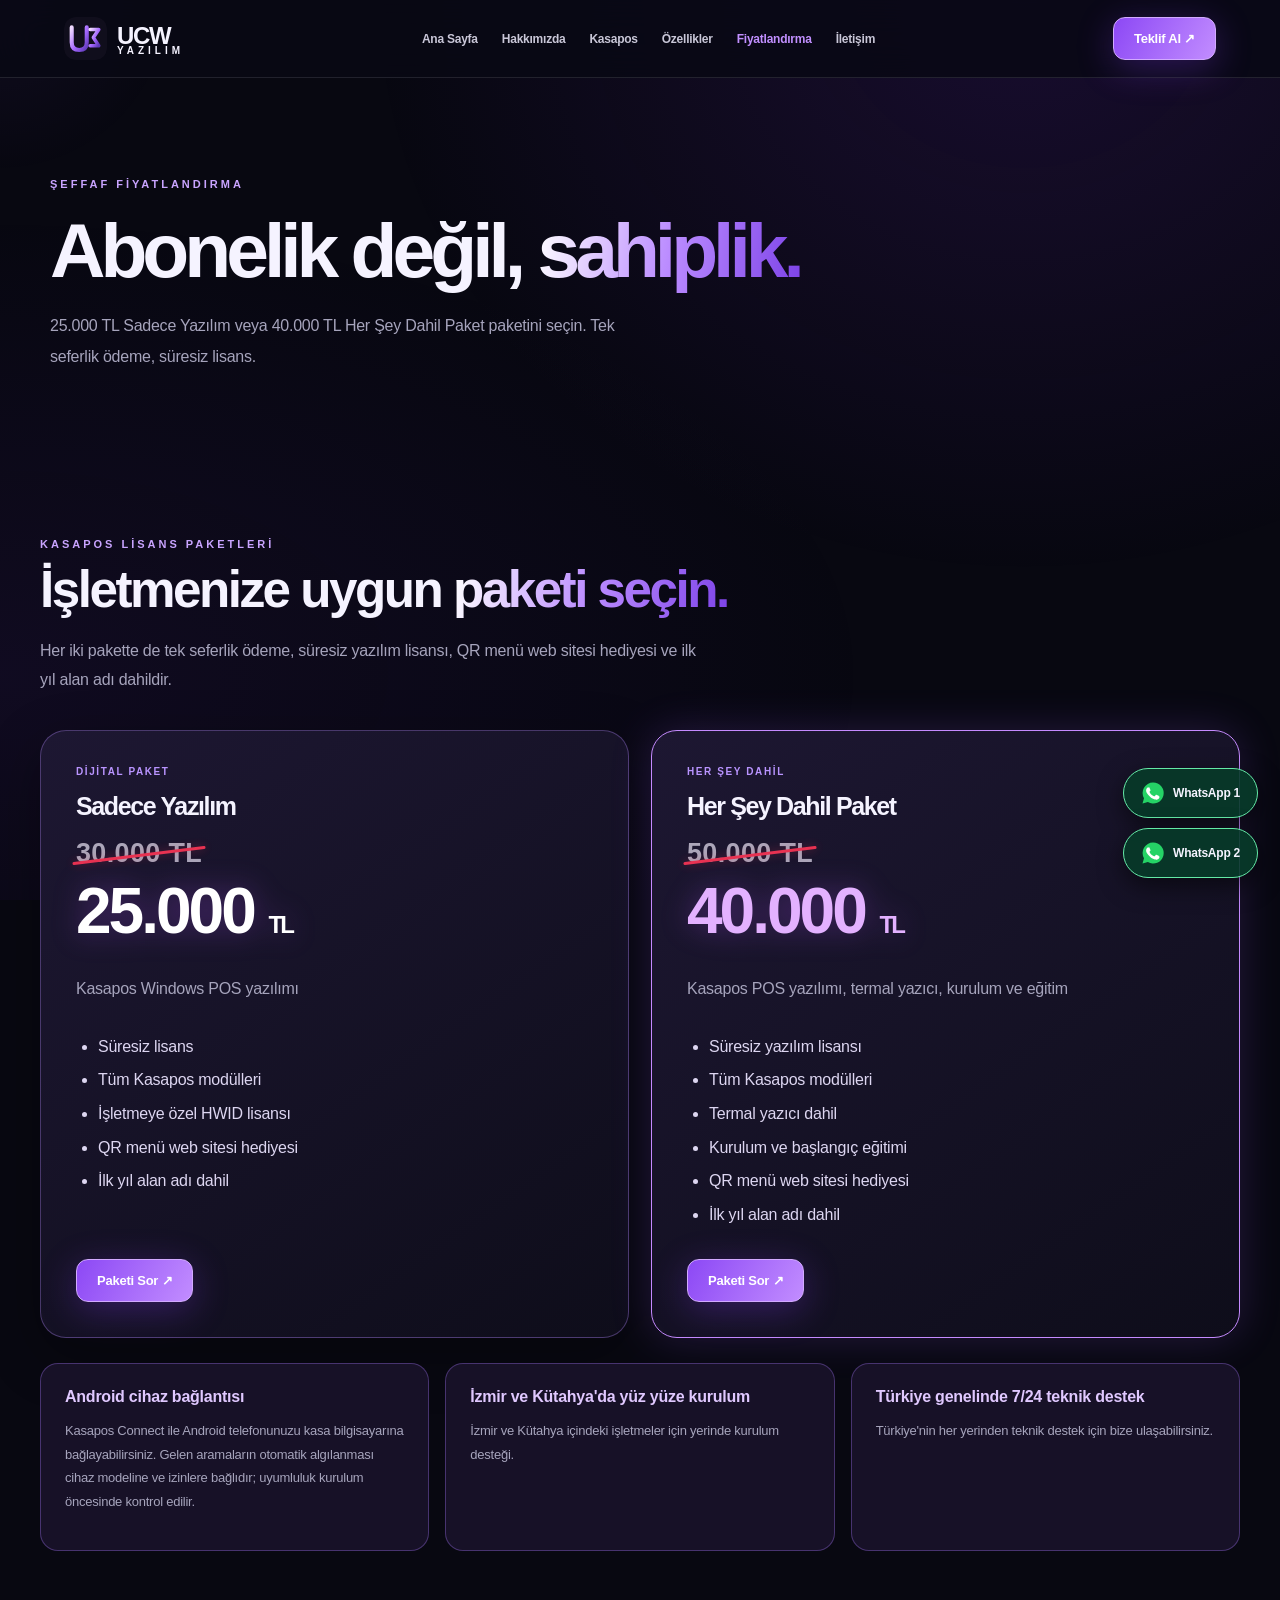
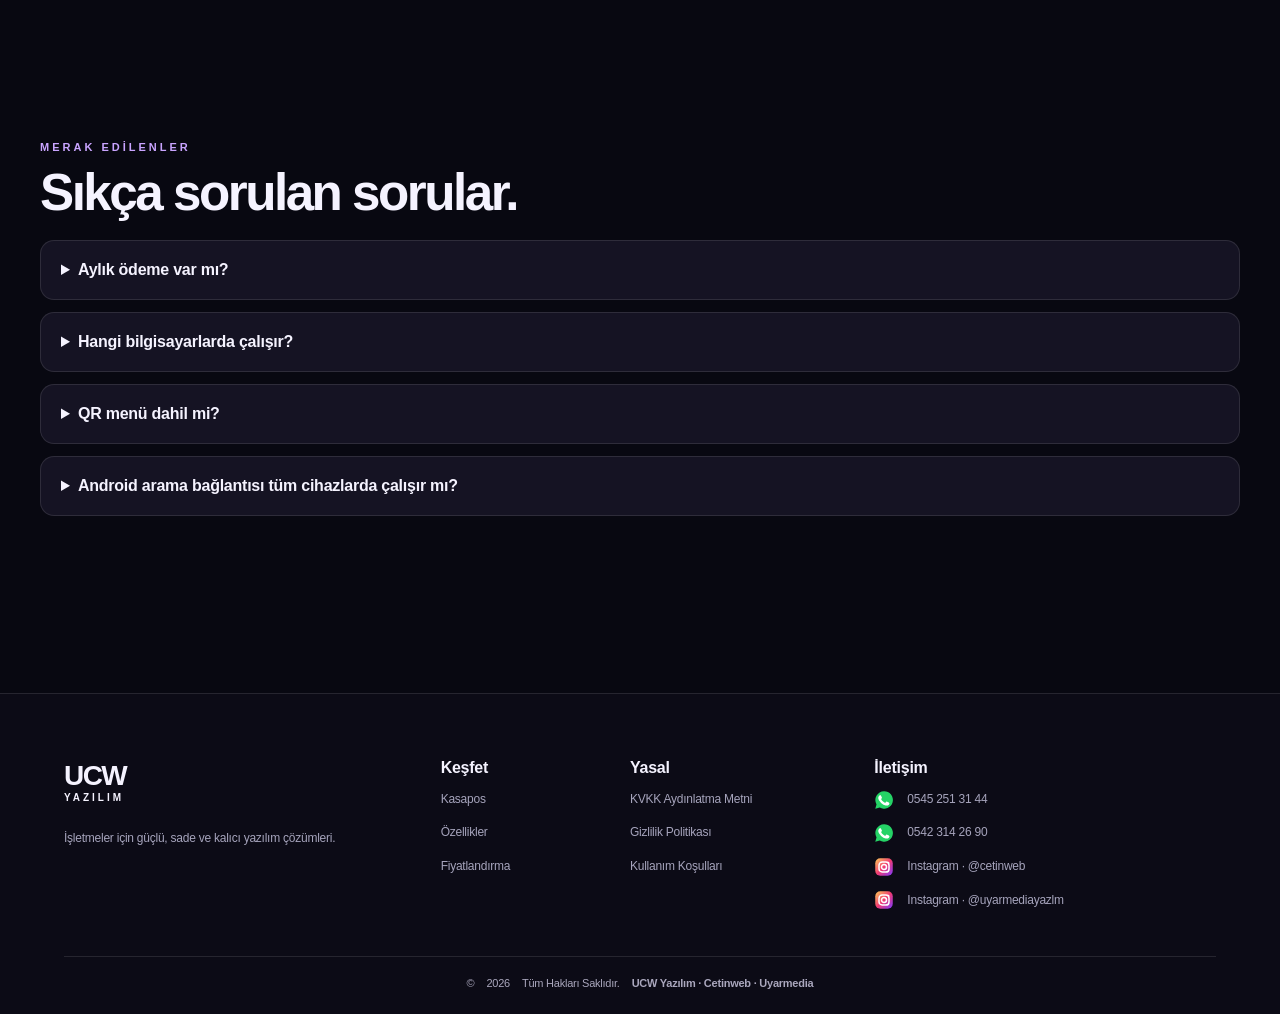
==== fiyatlandirma.html @ 69ff8593 "Add files via upload" ====
<!doctype html><html lang="tr"><head><meta charset="utf-8"><meta name="viewport" content="width=device-width,initial-scale=1"><meta name="theme-color" content="#090813"><title>Kasapos Fiyatları 2026 | 25.000 TL ve 40.000 TL Paketler</title><link rel="icon" href="images/logo.svg"><link rel="stylesheet" href="style.css"><meta name="description" content="Kasapos fiyatları: sadece yazılım 25.000 TL, yazılım ve termal yazıcı dahil paket 40.000 TL. Tek seferlik ödeme, süresiz lisans."><meta name="robots" content="index, follow, max-image-preview:large"><link rel="canonical" href="https://ucwyazilim.com.tr/fiyatlandirma.html"><meta property="og:type" content="website"><meta property="og:locale" content="tr_TR"><meta property="og:site_name" content="UCW Yazılım"><meta property="og:title" content="Kasapos Fiyatları 2026 | 25.000 TL ve 40.000 TL Paketler"><meta property="og:description" content="Kasapos fiyatları: sadece yazılım 25.000 TL, yazılım ve termal yazıcı dahil paket 40.000 TL. Tek seferlik ödeme, süresiz lisans."><meta property="og:url" content="https://ucwyazilim.com.tr/fiyatlandirma.html"><meta property="og:image" content="https://ucwyazilim.com.tr/images/og-kasapos.svg"><meta name="twitter:card" content="summary_large_image"><meta name="twitter:title" content="Kasapos Fiyatları 2026 | 25.000 TL ve 40.000 TL Paketler"><meta name="twitter:description" content="Kasapos fiyatları: sadece yazılım 25.000 TL, yazılım ve termal yazıcı dahil paket 40.000 TL. Tek seferlik ödeme, süresiz lisans."><script type="application/ld+json">{"@context": "https://schema.org", "@graph": [{"@context": "https://schema.org", "@type": "Organization", "name": "UCW Yazılım", "url": "https://ucwyazilim.com.tr/", "logo": "https://ucwyazilim.com.tr/images/logo.svg", "sameAs": ["https://www.instagram.com/cetinweb/", "https://www.instagram.com/uyarmediayazlm/"], "contactPoint": [{"@type": "ContactPoint", "telephone": "+90-545-251-3144", "contactType": "sales", "areaServed": "TR", "availableLanguage": "Turkish"}, {"@type": "ContactPoint", "telephone": "+90-542-314-2690", "contactType": "customer support", "areaServed": "TR", "availableLanguage": "Turkish"}]}, {"@type": "SoftwareApplication", "name": "Kasapos", "applicationCategory": "BusinessApplication", "operatingSystem": "Windows", "description": "Restoran, kafe ve paket servis işletmeleri için POS ve adisyon otomasyon programı.", "url": "https://ucwyazilim.com.tr/kasapos.html", "offers": [{"@type": "Offer", "name": "Sadece Yazılım", "price": "25000", "priceCurrency": "TRY", "availability": "https://schema.org/InStock", "url": "https://ucwyazilim.com.tr/fiyatlandirma.html"}, {"@type": "Offer", "name": "Her Şey Dahil Paket", "price": "40000", "priceCurrency": "TRY", "availability": "https://schema.org/InStock", "url": "https://ucwyazilim.com.tr/fiyatlandirma.html"}]}]}</script></head><body><div id="intro"><div class="intro-logo">UCW<span> YAZILIM</span></div><div class="loader"><i></i></div><small>İşletmenizin geleceğine hoş geldiniz</small></div><div class="cursor-glow" id="glow"></div><header><a class="brand" href="index.html"><img src="images/logo.svg" alt="UCW Yazılım"><span>UCW <small>YAZILIM</small></span></a><button class="menu" id="menu" aria-label="Menüyü aç">≡</button><nav id="nav"><a href="index.html">Ana Sayfa</a><a href="hakkimizda.html">Hakkımızda</a><a href="kasapos.html">Kasapos</a><a href="ozellikler.html">Özellikler</a><a href="fiyatlandirma.html">Fiyatlandırma</a><a href="iletisim.html">İletişim</a></nav><a class="head-cta" href="https://wa.me/905452513144">Teklif Al ↗</a></header><main id="content"><section class="page-hero reveal"><div class="eyebrow">ŞEFFAF FİYATLANDIRMA</div><h1>Abonelik değil, <span class="gradient">sahiplik.</span></h1><p class="lead">25.000 TL Sadece Yazılım veya 40.000 TL Her Şey Dahil Paket paketini seçin. Tek seferlik ödeme, süresiz lisans.</p></section><section class="section reveal" id="paketler"><div class="eyebrow">KASAPOS LİSANS PAKETLERİ</div><h2 class="section-title">İşletmenize uygun <span class="gradient">paketi seçin.</span></h2><p class="section-desc">Her iki pakette de tek seferlik ödeme, süresiz yazılım lisansı, QR menü web sitesi hediyesi ve ilk yıl alan adı dahildir.</p><div class="pricing-grid"><article class="pricing-card"><span class="feature-tag">DİJİTAL PAKET</span><h3>Sadece Yazılım</h3><div class="price-discount"><span class="old-price">30.000 TL</span><div class="package-price">25.000 <small>TL</small></div></div><p>Kasapos Windows POS yazılımı</p><ul><li>Süresiz lisans</li><li>Tüm Kasapos modülleri</li><li>İşletmeye özel HWID lisansı</li><li>QR menü web sitesi hediyesi</li><li>İlk yıl alan adı dahil</li></ul><a class="btn" href="https://wa.me/905452513144?text=Merhaba%2C%20Kasapos%2025.000%20TL%20Sadece%20Yaz%C4%B1l%C4%B1m%20paketini%20almak%20istiyorum." target="_blank" rel="noopener">Paketi Sor ↗</a></article><article class="pricing-card highlighted"><span class="feature-tag">HER ŞEY DAHİL</span><h3>Her Şey Dahil Paket</h3><div class="price-discount"><span class="old-price">50.000 TL</span><div class="package-price">40.000 <small>TL</small></div></div><p>Kasapos POS yazılımı, termal yazıcı, kurulum ve eğitim</p><ul><li>Süresiz yazılım lisansı</li><li>Tüm Kasapos modülleri</li><li>Termal yazıcı dahil</li><li>Kurulum ve başlangıç eğitimi</li><li>QR menü web sitesi hediyesi</li><li>İlk yıl alan adı dahil</li></ul><a class="btn" href="https://wa.me/905452513144?text=Merhaba%2C%20Kasapos%2040.000%20TL%20Yaz%C4%B1l%C4%B1m%20ve%20Termal%20Yaz%C4%B1c%C4%B1%20paketini%20almak%20istiyorum." target="_blank" rel="noopener">Paketi Sor ↗</a></article></div><div class="support-strip"><div><strong>Android cihaz bağlantısı</strong><p>Kasapos Connect ile Android telefonunuzu kasa bilgisayarına bağlayabilirsiniz. Gelen aramaların otomatik algılanması cihaz modeline ve izinlere bağlıdır; uyumluluk kurulum öncesinde kontrol edilir.</p></div><div><strong>İzmir ve Kütahya'da yüz yüze kurulum</strong><p>İzmir ve Kütahya içindeki işletmeler için yerinde kurulum desteği.</p></div><div><strong>Türkiye genelinde 7/24 teknik destek</strong><p>Türkiye'nin her yerinden teknik destek için bize ulaşabilirsiniz.</p></div></div></section><section class="section faq"><div class="eyebrow">MERAK EDİLENLER</div><h2 class="section-title">Sıkça sorulan sorular.</h2><details><summary>Aylık ödeme var mı?</summary><p>Hayır. Hayır. Sadece Yazılım 25.000 TL, Her Şey Dahil Paket 40.000 TL; her ikisi de tek seferlik ödemedir.</p></details><details><summary>Hangi bilgisayarlarda çalışır?</summary><p>Windows işletim sistemli bilgisayarlarda çalışır. Kurulum öncesi cihaz uygunluğu kontrol edilir.</p></details><details><summary>QR menü dahil mi?</summary><p>Evet, QR menü web sitesi hediye ve ilk yıl alan adı dahildir.</p></details><details><summary>Android arama bağlantısı tüm cihazlarda çalışır mı?</summary><p>Kasapos Connect ile Android telefona gelen aramaları bilgisayar ekranında görüntüleyebilir, numara ve kayıtlı müşteri bilgileriyle hızlıca sipariş açabilirsiniz. Otomatik arama algılama her Android cihazda garanti edilmez; uyumluluk ve izinler kontrol edilir. İzmir ve Kütahya içinde yüz yüze kurulum, Türkiye genelinde 7/24 teknik destek sunulur.</p></details></section></main><footer><div class="footer-grid"><div><div class="foot-brand">UCW <span>YAZILIM</span></div><p>İşletmeler için güçlü, sade ve kalıcı yazılım çözümleri.</p></div><div><b>Keşfet</b><a href="kasapos.html">Kasapos</a><a href="ozellikler.html">Özellikler</a><a href="fiyatlandirma.html">Fiyatlandırma</a></div><div><b>Yasal</b><a href="kvkk.html">KVKK Aydınlatma Metni</a><a href="gizlilik.html">Gizlilik Politikası</a><a href="kullanim.html">Kullanım Koşulları</a></div><div><b>İletişim</b><a href="https://wa.me/905452513144"><img class="social-icon" src="images/whatsapp.svg" alt=""> 0545 251 31 44</a><a href="https://wa.me/905423142690"><img class="social-icon" src="images/whatsapp.svg" alt=""> 0542 314 26 90</a><a href="https://instagram.com/cetinweb"><img class="social-icon" src="images/instagram.svg" alt=""> Instagram · @cetinweb</a><a href="https://instagram.com/uyarmediayazlm"><img class="social-icon" src="images/instagram.svg" alt=""> Instagram · @uyarmediayazlm</a></div></div><div class="foot-bottom">© <span id="year"></span> Tüm Hakları Saklıdır. <strong>UCW Yazılım · Cetinweb · Uyarmedia</strong></div></footer><div class="float-contact"><a href="https://wa.me/905452513144" target="_blank"><img src="images/whatsapp.svg" alt=""> <span>WhatsApp 1</span></a><a href="https://wa.me/905423142690" target="_blank"><img src="images/whatsapp.svg" alt=""> <span>WhatsApp 2</span></a></div><script src="script.js"></script></body></html>
---- style.css ----
@import url('https://fonts.googleapis.com/css2?family=DM+Sans:wght@400;500;600;700;800&family=Manrope:wght@400;500;600;700;800&display=swap');:root{--bg:#080811;--panel:#111123;--line:#ffffff1b;--text:#f5f3ff;--muted:#a6a4bc;--accent:#a678ff}*{box-sizing:border-box}html{scroll-behavior:smooth}body{margin:0;background:var(--bg);color:var(--text);font-family:Manrope,Arial,sans-serif;overflow-x:hidden}body:before{content:'';position:fixed;inset:0;pointer-events:none;background:radial-gradient(ellipse at 80% 0%,#6426b52e,transparent 45%),radial-gradient(ellipse at 0% 75%,#5423a21c,transparent 48%);z-index:-1}a{color:inherit;text-decoration:none}header{height:78px;display:flex;align-items:center;justify-content:space-between;padding:0 max(5vw,20px);border-bottom:1px solid var(--line);background:#090914d9;backdrop-filter:blur(22px);position:sticky;top:0;z-index:50}.brand{display:flex;align-items:center;gap:10px;font-size:24px;font-weight:800;letter-spacing:-1.5px}.brand img{width:43px}.brand small{font-size:10px;letter-spacing:4px;display:block;margin-top:-5px}nav{display:flex;gap:24px}nav a{font-size:12px;font-weight:700;color:#c9c7d8;transition:.25s}nav a:hover,nav a.active{color:#c18fff}.head-cta,.btn{background:linear-gradient(120deg,#8c48f5,#c28dff);border:1px solid #d2aaff;color:white;border-radius:12px;padding:13px 20px;font-size:13px;font-weight:800;box-shadow:0 8px 36px #893cf74b;display:inline-flex;align-items:center;justify-content:center;transition:.3s}.btn:hover,.head-cta:hover{transform:translateY(-4px);box-shadow:0 14px 45px #9c57fa8a}.btn.secondary{background:#ffffff0b;box-shadow:none;border-color:#a678ff77}.menu{display:none}.hero{min-height:660px;display:grid;grid-template-columns:1.05fr .95fr;align-items:center;gap:45px;max-width:1300px;margin:auto;padding:75px 30px 100px}.eyebrow{color:#c9a4ff;text-transform:uppercase;letter-spacing:3px;font-size:11px;font-weight:800}.hero h1,.page-hero h1{font-size:clamp(46px,6vw,86px);line-height:1.06;letter-spacing:-5px;margin:20px 0}.gradient{background:linear-gradient(100deg,#fff,#bb8cff,#7d43e8);-webkit-background-clip:text;background-clip:text;color:transparent}.lead{font-size:16px;line-height:1.9;color:var(--muted);max-width:610px}.actions{display:flex;gap:14px;flex-wrap:wrap;margin-top:28px}.hero-visual{position:relative;animation:float 6s ease-in-out infinite}.monitor{border:12px solid #202033;border-radius:22px;background:#0d1221;box-shadow:0 0 90px #9c4cff35,0 35px 90px #000a;transform:perspective(900px) rotateY(-7deg) rotateX(3deg);overflow:hidden}.screen-top{padding:17px;background:#12162a;display:flex;justify-content:space-between;font-weight:800;color:#c49aff}.screen-body{display:grid;grid-template-columns:100px 1fr;min-height:320px}.screen-side{background:#0b1020;padding:20px 9px;font-size:10px;line-height:3;color:#9c9fb9}.screen-side b{color:#bd8bff}.tables{padding:20px;display:grid;grid-template-columns:repeat(3,1fr);gap:10px}.table-tile{border:1px solid #ffffff17;border-radius:10px;background:#151d2e;padding:16px 7px;text-align:center;font-size:12px}.table-tile strong{display:block;margin-bottom:8px}.table-tile.busy{background:#57274466}.table-tile em{font-size:10px;color:#c6a4ff}.monitor-stand{width:40%;height:60px;background:linear-gradient(#343147,#12121d);margin:auto;clip-path:polygon(40% 0,60% 0,70% 75%,100% 90%,100% 100%,0 100%,0 90%,30% 75%)}.section{max-width:1260px;margin:auto;padding:95px 30px}.section-title{font-size:clamp(34px,4vw,55px);letter-spacing:-2.5px;margin:10px 0 18px}.section-desc{color:var(--muted);line-height:1.8;max-width:670px}.grid{display:grid;grid-template-columns:repeat(3,1fr);gap:18px;margin-top:35px}.card{background:linear-gradient(145deg,#191529,#0f101c);border:1px solid var(--line);border-radius:22px;padding:30px;transition:.35s;position:relative;overflow:hidden}.card:hover{transform:translateY(-8px);border-color:#a46bff88;box-shadow:0 20px 65px #6d35bc20}.card .icon{font-size:29px;margin-bottom:20px}.card h3{font-size:19px;margin:0 0 10px}.card p,.card li{font-size:13px;line-height:1.9;color:var(--muted)}.card ul{padding-left:18px}.stats{display:grid;grid-template-columns:repeat(4,1fr);gap:15px}.stat{text-align:center;padding:25px;border:1px solid var(--line);border-radius:18px;background:#ffffff06}.stat strong{font-size:29px;color:#bd8dff;display:block}.stat span{font-size:12px;color:var(--muted)}.banner{border:1px solid #9d6af86e;border-radius:28px;padding:45px;background:linear-gradient(110deg,#331d56,#111120 65%);display:flex;align-items:center;justify-content:space-between;gap:30px}.banner h2{font-size:40px;letter-spacing:-2px;margin:10px 0}.price{font-size:clamp(52px,7vw,94px);font-weight:800;letter-spacing:-5px;color:#c79aff}.page-hero{max-width:1240px;margin:auto;padding:100px 30px 55px}.page-hero h1{max-width:900px}.list-block{border-bottom:1px solid var(--line);padding:20px 0;color:#d9d6e5}.faq details{background:#151323;border:1px solid var(--line);border-radius:14px;padding:20px;margin-bottom:12px}.faq summary{cursor:pointer;font-weight:800}.faq p{color:var(--muted)}footer{border-top:1px solid var(--line);background:#0c0b16;margin-top:70px;padding:65px 5vw 25px}.footer-grid{max-width:1300px;margin:auto;display:grid;grid-template-columns:2fr 1fr 1fr 1.5fr;gap:35px}.footer-grid>div{display:flex;flex-direction:column;gap:12px}.footer-grid a,.footer-grid p{font-size:12px;color:var(--muted);line-height:1.8}.footer-grid a:hover{color:#c89bff}.foot-brand{font-size:35px;font-weight:800;letter-spacing:-2px}.foot-brand span{font-size:12px;letter-spacing:4px}.foot-bottom{max-width:1300px;margin:45px auto 0;padding-top:20px;border-top:1px solid var(--line);font-size:11px;color:#aaa7bd;display:flex;gap:12px;justify-content:space-between}.float-contact{position:fixed;right:22px;bottom:22px;display:flex;flex-direction:column;gap:10px;z-index:45}.float-contact a{border:1px solid #64e9a6;background:#073b29e8;padding:12px 17px;border-radius:30px;font-size:12px;font-weight:800;box-shadow:0 8px 25px #0008}.reveal{opacity:0;transform:translateY(32px);transition:opacity .8s,transform .8s}.reveal.visible{opacity:1;transform:none}#intro{position:fixed;inset:0;background:#080811;z-index:100;display:flex;flex-direction:column;justify-content:center;align-items:center;gap:25px;transition:opacity .5s,visibility .5s}#intro.done{opacity:0;visibility:hidden}.intro-logo{font-size:clamp(36px,7vw,70px);font-weight:800;letter-spacing:-4px}.intro-logo span{font-size:15px;letter-spacing:7px;color:#bb8aff}.loader{width:180px;height:3px;background:#29223c;border-radius:9px;overflow:hidden}.loader i{display:block;width:100%;height:100%;background:#b781ff;animation:load .9s ease-out forwards}#intro small{color:#aaa0c2}.cursor-glow{pointer-events:none;position:fixed;width:350px;height:350px;border-radius:50%;background:radial-gradient(circle,#9b5bff10,transparent 70%);transform:translate(-50%,-50%);z-index:0}@keyframes load{from{transform:translateX(-100%)}to{transform:translateX(0)}}@keyframes float{50%{transform:translateY(-14px)}}@media(max-width:900px){nav{display:none;position:absolute;top:78px;left:0;right:0;background:#100e20;padding:25px;flex-direction:column}nav.open{display:flex}.menu{display:block;background:none;color:white;border:0;font-size:24px}.head-cta{display:none}.hero{grid-template-columns:1fr;padding-top:65px}.grid{grid-template-columns:repeat(2,1fr)}.footer-grid{grid-template-columns:repeat(2,1fr)}}@media(max-width:600px){.hero h1,.page-hero h1{letter-spacing:-3px}.grid,.stats,.footer-grid{grid-template-columns:1fr}.banner{flex-direction:column;align-items:flex-start}.screen-body{grid-template-columns:75px 1fr}.tables{gap:5px;padding:8px}.table-tile{padding:12px 3px;font-size:10px}.foot-bottom{display:block;line-height:2}.float-contact a span{display:none}.section{padding:65px 20px}.hero{padding-left:20px;padding-right:20px}}

/* UCW premium v2 */
:root{--accent:#b78bff}body{font-family:Arial,"Helvetica Neue",sans-serif;letter-spacing:-.015em}h1,h2,h3,.brand,.foot-brand{font-family:Arial,"Helvetica Neue",sans-serif;letter-spacing:-.055em;font-weight:800}.feature-card{display:flex;align-items:center;gap:22px;min-height:185px;padding:20px!important;overflow:hidden;background:linear-gradient(125deg,rgba(29,24,47,.95),rgba(12,12,23,.97))!important;border:1px solid rgba(180,142,255,.19)!important;transition:transform .35s,border-color .35s,box-shadow .35s!important}.feature-card:hover{transform:translateY(-7px);border-color:#a878ff!important;box-shadow:0 20px 55px #6c34c225}.feature-art{width:122px;height:122px;flex:0 0 122px;object-fit:cover;border-radius:19px;box-shadow:0 10px 28px #0005}.feature-copy{flex:1;min-width:0}.feature-tag{font-size:10px;letter-spacing:.16em;color:#b994ff;font-weight:700}.feature-copy h3{margin:8px 0;font-size:21px}.feature-copy p{line-height:1.6}.grid{grid-template-columns:repeat(2,minmax(0,1fr))!important;gap:18px!important}.social-icon{height:20px;width:20px;vertical-align:middle;margin-right:7px}.float-contact a{display:flex;align-items:center;gap:8px}.float-contact img{height:24px;width:24px}.brand img{border-radius:12px}.hero-visual{filter:drop-shadow(0 22px 50px #7b39d340)}.card .icon{display:none}#intro{transition:opacity .35s,visibility .35s!important}.section-title{max-width:850px}nav a{font-weight:600}footer a{display:block;margin:11px 0}footer a:hover{color:#c6a8ff}
@media(max-width:780px){.grid{grid-template-columns:1fr!important}.feature-art{width:96px;height:96px;flex-basis:96px}.feature-card{min-height:140px;padding:14px!important}.feature-copy h3{font-size:18px}.feature-copy p{font-size:13px}}

.pricing-grid{display:grid;grid-template-columns:repeat(2,minmax(0,1fr));gap:22px;margin-top:35px}.pricing-card{background:linear-gradient(145deg,#1d1732,#0e0d1a);border:1px solid #9b75dc66;border-radius:26px;padding:35px;box-shadow:0 18px 55px #0005;display:flex;flex-direction:column;align-items:flex-start}.pricing-card.highlighted{border-color:#c58aff;box-shadow:0 0 42px #a061ff30}.pricing-card h3{font-size:25px;margin:15px 0 5px}.pricing-card p{color:var(--muted)}.package-price{font-size:clamp(43px,5vw,70px);font-weight:800;letter-spacing:-3px;color:#d5adff;margin:10px 0}.package-price small{font-size:24px}.pricing-card ul{padding-left:22px;color:#ddd6f1;line-height:2.1;margin-bottom:28px}.pricing-card .btn{margin-top:auto}.support-strip{display:grid;grid-template-columns:repeat(3,minmax(0,1fr));gap:16px;margin-top:25px}.support-strip>div{border:1px solid #a879ff55;border-radius:18px;padding:24px;background:#171127}.support-strip strong{color:#e0c8ff}.support-strip p{color:var(--muted);font-size:13px;line-height:1.8}@media(max-width:750px){.pricing-grid,.support-strip{grid-template-columns:1fr}.pricing-card{padding:25px}}

/* Premium V4 refinements */
.footer-grid{grid-template-columns:minmax(0,1.6fr) minmax(0,.75fr) minmax(0,1fr) minmax(0,1.55fr);gap:24px;align-items:start}.footer-grid>div{min-width:0}.footer-grid a{overflow-wrap:anywhere;margin:0;display:flex;align-items:center;gap:6px}.foot-brand{font-size:28px;line-height:1.2}.foot-brand span{display:block;font-size:10px;letter-spacing:3px}.foot-bottom{flex-wrap:wrap;justify-content:center;text-align:center}.real-screen-frame{border:1px solid #9d74ec77;border-radius:22px;background:#11111d;padding:13px;box-shadow:0 25px 80px #0009,0 0 55px #8546ed35;transform:perspective(1100px) rotateY(-5deg);transition:transform .5s}.real-screen-frame:hover{transform:perspective(1100px) rotateY(0deg) scale(1.025)}.real-screen{display:block;width:100%;height:340px;object-fit:cover;object-position:50% 40%;border-radius:11px}.real-screen-label,.real-screen-bottom{padding:8px 10px;font-size:10px;font-weight:800;letter-spacing:1px;color:#c9b5ef;display:flex;justify-content:space-between}.pulse-dot{display:inline-block;width:8px;height:8px;border-radius:50%;background:#32e5a3;box-shadow:0 0 12px #32e5a3;animation:pulse 1.8s infinite}@keyframes pulse{50%{opacity:.35}}.connect-layout{display:grid;grid-template-columns:minmax(200px,.65fr) 1.35fr;gap:35px;align-items:center;margin-top:30px}.connect-visual{padding:35px;background:radial-gradient(circle,#492879,#151020 70%);border-radius:25px;border:1px solid #9d74ec66;text-align:center}.connect-visual img{max-width:220px;width:100%;height:230px;object-fit:contain}.connect-points{display:grid;gap:13px}.connect-points>div,.advantage-grid article{padding:20px;border:1px solid #a16bf755;border-radius:16px;background:#171224}.connect-points p,.advantage-grid p{color:var(--muted);font-size:13px;line-height:1.7;margin-bottom:0}.advantage-grid{display:grid;grid-template-columns:repeat(4,minmax(0,1fr));gap:15px;margin-top:30px}.advantage-grid strong{color:#d5b3ff}.pricing-card{min-width:0}.pricing-card .package-price{overflow-wrap:anywhere}.hero-visual{animation:float 7s ease-in-out infinite}@media(max-width:900px){.footer-grid{grid-template-columns:repeat(2,minmax(0,1fr))}.advantage-grid{grid-template-columns:repeat(2,minmax(0,1fr))}}@media(max-width:600px){.footer-grid,.advantage-grid,.connect-layout{grid-template-columns:1fr}.real-screen{height:260px}.real-screen-frame{transform:none}.foot-bottom{justify-content:flex-start;text-align:left}}@media(prefers-reduced-motion:reduce){.hero-visual,.pulse-dot{animation:none}}

/* V5: responsive, custom HTML/CSS Kasapos dashboard preview */
.hero-visual{min-width:0;perspective:1100px}.pos-device{position:relative;margin:12px auto 0;max-width:690px;padding:9px;background:linear-gradient(135deg,#27334b,#090d1b 55%,#3c236c);border:1px solid #9d73ff;border-radius:20px;box-shadow:0 25px 75px #080512,0 0 48px #773bdf65;transform:rotateY(-5deg) rotateX(2deg);animation:deviceFloat 6s ease-in-out infinite}.device-top{height:27px;display:flex;align-items:center;justify-content:space-between;padding:0 11px;color:#c4b5fd;font-size:10px;letter-spacing:1px;font-weight:800}.device-dot{width:8px;height:8px;background:#29edbc;border-radius:50%;box-shadow:0 0 12px #29edbc}.pos-app{height:360px;display:grid;grid-template-columns:27% 73%;overflow:hidden;border-radius:10px;background:#eef5fa;color:#17283b;font-family:Arial,sans-serif;text-align:left}.pos-sidebar{background:linear-gradient(165deg,#0c344d,#09253d);color:#e7f5ff;padding:13px 9px;min-width:0}.pos-brand{display:flex;flex-direction:column;align-items:center;gap:3px;margin-bottom:15px;font-size:12px;text-align:center}.brand-symbol{font-size:23px;color:#3ee8c5;font-weight:900}.pos-brand small{font-size:8px;color:#94c7d2}.pos-nav{font-size:10px;padding:10px 7px;border-radius:7px;white-space:nowrap;overflow:hidden;text-overflow:ellipsis}.pos-nav.active{background:#087f88;color:white}.pos-main{padding:17px 17px 12px;overflow:hidden}.pos-head{display:flex;justify-content:space-between;align-items:center;margin-bottom:14px}.pos-head strong{display:block;font-size:19px}.pos-head small{display:block;font-size:9px;color:#64748b;margin-top:3px}.pos-user{font-size:10px;background:white;padding:7px 10px;border-radius:20px}.pos-banner{border-radius:12px;background:linear-gradient(110deg,#064b64,#087e8d);color:white;padding:18px 18px 13px}.pos-banner strong{display:block;font-size:18px}.pos-banner>span{font-size:10px;display:block;margin:5px 0 12px}.pos-actions{display:flex;gap:7px}.pos-actions span{background:white;color:#184357;padding:7px 9px;border-radius:6px;font-size:9px;font-weight:700}.pos-actions span:first-child{background:#24d9aa;color:#063b34}.pos-stats{display:grid;grid-template-columns:repeat(3,1fr);gap:9px;margin:12px 0}.pos-stats>div{border:1px solid #d8e4ea;border-radius:9px;background:white;padding:10px}.pos-stats small{display:block;font-size:9px;color:#718096}.pos-stats b{font-size:17px}.pos-bottom>strong{font-size:13px}.pos-tiles{display:grid;grid-template-columns:repeat(3,1fr);gap:7px;margin:8px 0}.pos-tiles>div{border:1px solid #d9e3ea;border-radius:7px;background:white;padding:9px 7px;font-size:10px;font-weight:700}.pos-tiles small{display:block;font-size:8px;color:#64748b;font-weight:400;margin-top:5px}.pos-bars{display:grid;gap:6px}.pos-bars span{height:6px;border-radius:4px;width:var(--w);background:linear-gradient(90deg,#04b88d,#36e6c1)}.device-stand{height:12px;width:34%;margin:0 auto;background:linear-gradient(90deg,#1c1b36,#6c59a2,#16192b);clip-path:polygon(25% 0,75% 0,100% 100%,0 100%)}.demo-note{text-align:center;font-size:11px;color:#aaa4c4;margin-top:7px}@keyframes deviceFloat{0%,100%{transform:rotateY(-5deg) rotateX(2deg) translateY(0)}50%{transform:rotateY(-3deg) rotateX(2deg) translateY(-9px)}}@media(max-width:700px){.pos-device{transform:none;animation:none}.pos-app{height:285px;grid-template-columns:28% 72%}.pos-main{padding:10px}.pos-sidebar{padding:8px 4px}.pos-brand{font-size:9px}.pos-nav{font-size:8px;padding:8px 3px}.pos-head strong{font-size:14px}.pos-banner{padding:10px}.pos-banner strong{font-size:13px}.pos-stats{gap:4px}.pos-stats>div{padding:5px}.pos-stats b{font-size:12px}.pos-tiles>div{padding:5px;font-size:8px}.pos-tiles small{font-size:7px}}

/* V6: premium crossed-out original prices; no percentage badges */
.price-discount{display:flex;flex-direction:column;align-items:flex-start;gap:5px;margin:12px 0 16px}.price-discount .old-price{position:relative;display:inline-block;color:#bcb6c9;font-size:clamp(19px,2.1vw,27px);font-weight:750;letter-spacing:.015em;opacity:.9}.price-discount .old-price:after{content:"";position:absolute;left:-3%;right:-3%;top:52%;height:3px;background:#ff3656;transform:rotate(-7deg);border-radius:3px;box-shadow:0 0 10px #ff365666}.price-discount .package-price{margin:0;color:#fff;filter:drop-shadow(0 0 14px #ac51f555)}.pricing-card.highlighted .price-discount .package-price{color:#e3b1ff}.price-discount .package-price small{color:inherit}
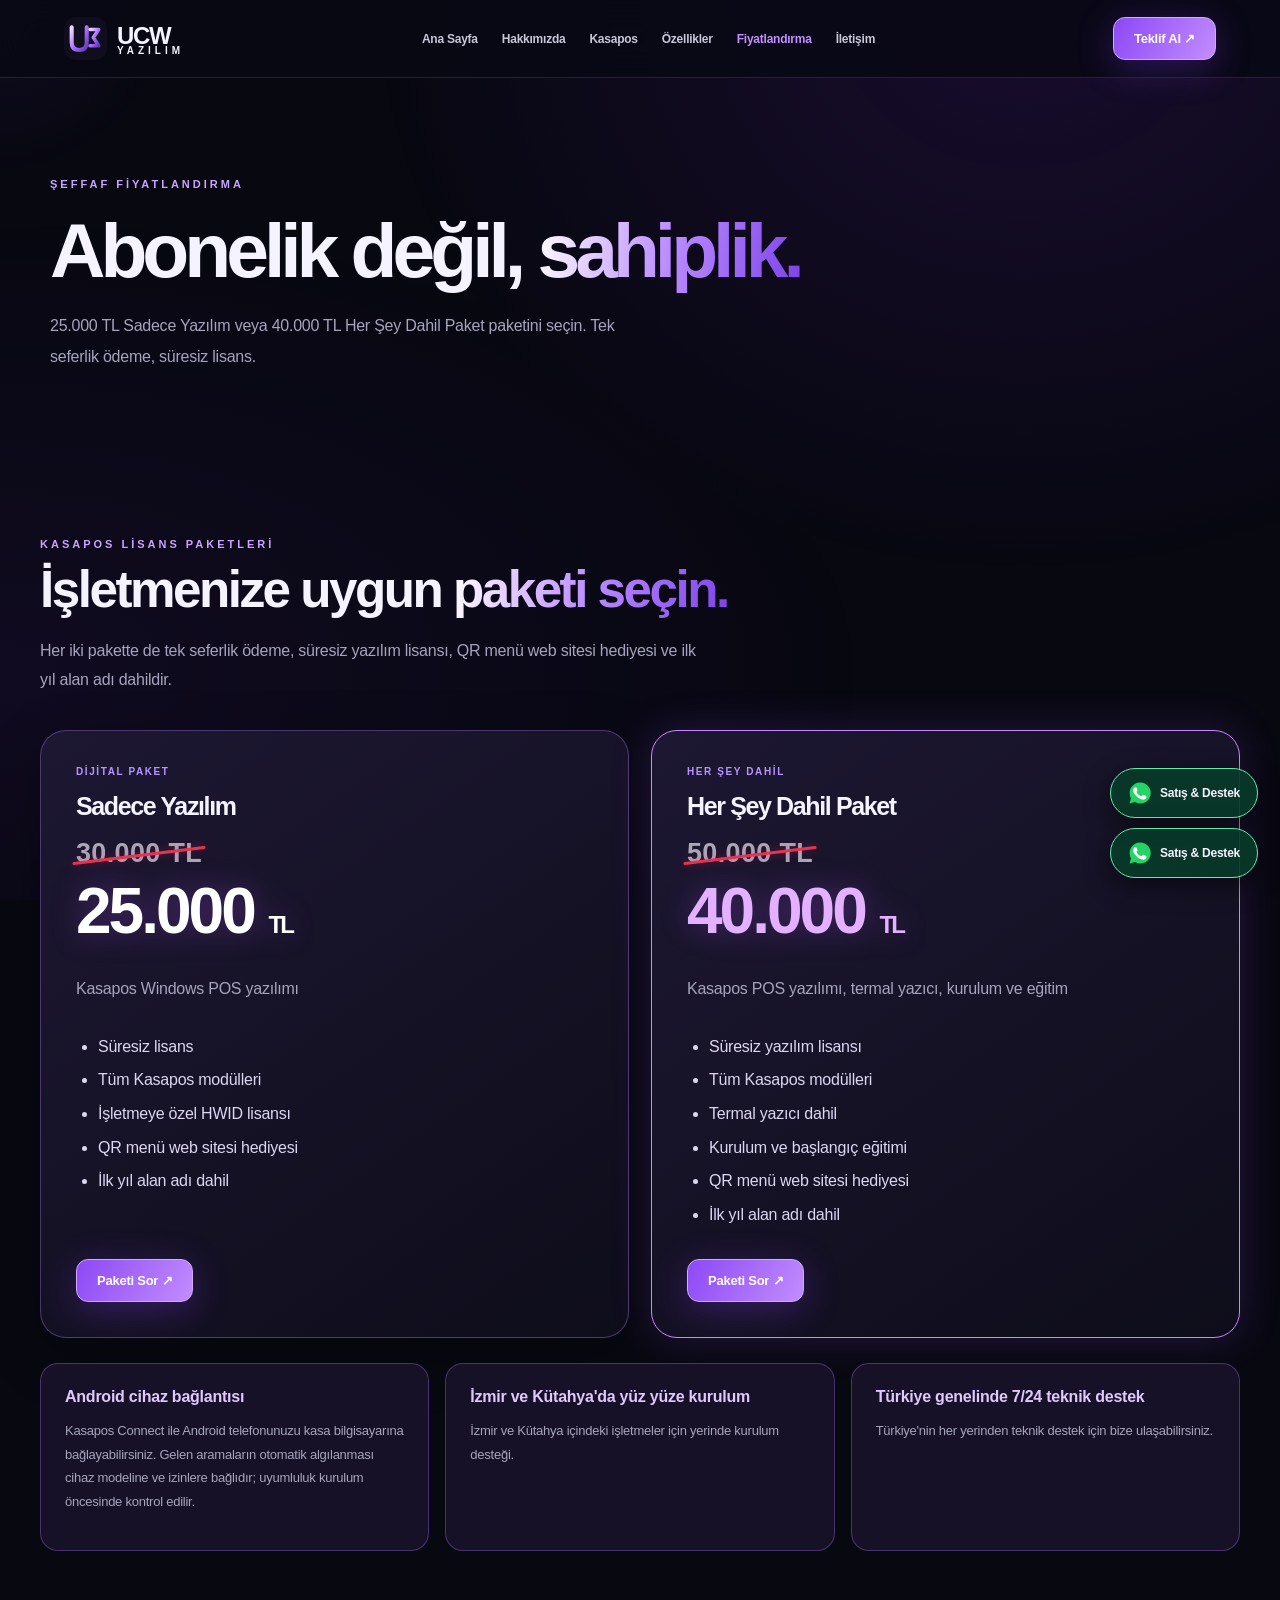
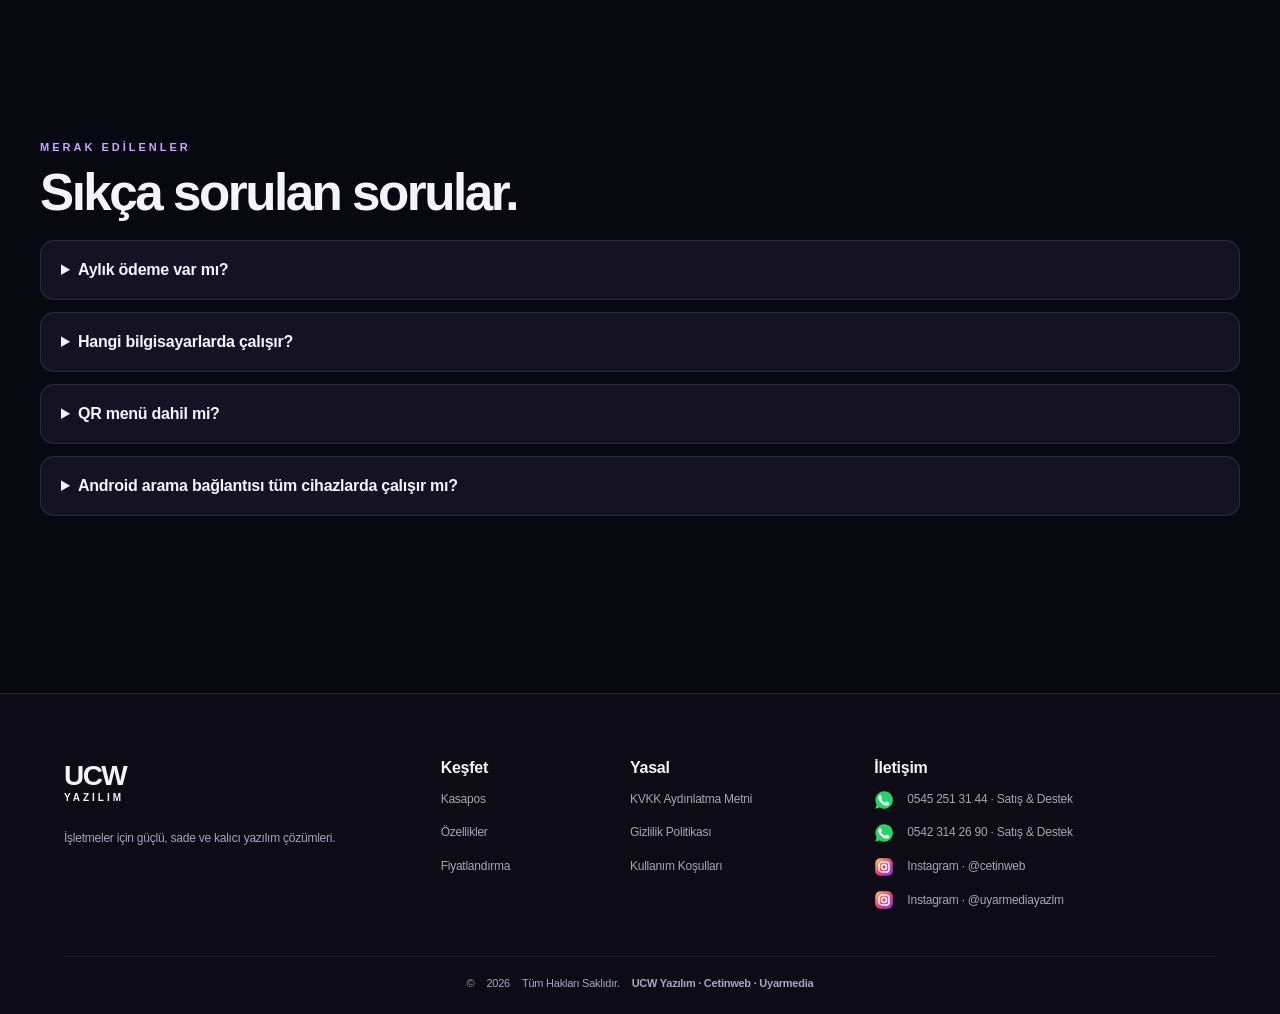
==== commit df86ca66: "Add files via upload" ====
--- a/fiyatlandirma.html
+++ b/fiyatlandirma.html
@@ -1 +1 @@
-<!doctype html><html lang="tr"><head><meta charset="utf-8"><meta name="viewport" content="width=device-width,initial-scale=1"><meta name="theme-color" content="#090813"><title>Kasapos Fiyatları 2026 | 25.000 TL ve 40.000 TL Paketler</title><link rel="icon" href="images/logo.svg"><link rel="stylesheet" href="style.css"><meta name="description" content="Kasapos fiyatları: sadece yazılım 25.000 TL, yazılım ve termal yazıcı dahil paket 40.000 TL. Tek seferlik ödeme, süresiz lisans."><meta name="robots" content="index, follow, max-image-preview:large"><link rel="canonical" href="https://ucwyazilim.com.tr/fiyatlandirma.html"><meta property="og:type" content="website"><meta property="og:locale" content="tr_TR"><meta property="og:site_name" content="UCW Yazılım"><meta property="og:title" content="Kasapos Fiyatları 2026 | 25.000 TL ve 40.000 TL Paketler"><meta property="og:description" content="Kasapos fiyatları: sadece yazılım 25.000 TL, yazılım ve termal yazıcı dahil paket 40.000 TL. Tek seferlik ödeme, süresiz lisans."><meta property="og:url" content="https://ucwyazilim.com.tr/fiyatlandirma.html"><meta property="og:image" content="https://ucwyazilim.com.tr/images/og-kasapos.svg"><meta name="twitter:card" content="summary_large_image"><meta name="twitter:title" content="Kasapos Fiyatları 2026 | 25.000 TL ve 40.000 TL Paketler"><meta name="twitter:description" content="Kasapos fiyatları: sadece yazılım 25.000 TL, yazılım ve termal yazıcı dahil paket 40.000 TL. Tek seferlik ödeme, süresiz lisans."><script type="application/ld+json">{"@context": "https://schema.org", "@graph": [{"@context": "https://schema.org", "@type": "Organization", "name": "UCW Yazılım", "url": "https://ucwyazilim.com.tr/", "logo": "https://ucwyazilim.com.tr/images/logo.svg", "sameAs": ["https://www.instagram.com/cetinweb/", "https://www.instagram.com/uyarmediayazlm/"], "contactPoint": [{"@type": "ContactPoint", "telephone": "+90-545-251-3144", "contactType": "sales", "areaServed": "TR", "availableLanguage": "Turkish"}, {"@type": "ContactPoint", "telephone": "+90-542-314-2690", "contactType": "customer support", "areaServed": "TR", "availableLanguage": "Turkish"}]}, {"@type": "SoftwareApplication", "name": "Kasapos", "applicationCategory": "BusinessApplication", "operatingSystem": "Windows", "description": "Restoran, kafe ve paket servis işletmeleri için POS ve adisyon otomasyon programı.", "url": "https://ucwyazilim.com.tr/kasapos.html", "offers": [{"@type": "Offer", "name": "Sadece Yazılım", "price": "25000", "priceCurrency": "TRY", "availability": "https://schema.org/InStock", "url": "https://ucwyazilim.com.tr/fiyatlandirma.html"}, {"@type": "Offer", "name": "Her Şey Dahil Paket", "price": "40000", "priceCurrency": "TRY", "availability": "https://schema.org/InStock", "url": "https://ucwyazilim.com.tr/fiyatlandirma.html"}]}]}</script></head><body><div id="intro"><div class="intro-logo">UCW<span> YAZILIM</span></div><div class="loader"><i></i></div><small>İşletmenizin geleceğine hoş geldiniz</small></div><div class="cursor-glow" id="glow"></div><header><a class="brand" href="index.html"><img src="images/logo.svg" alt="UCW Yazılım"><span>UCW <small>YAZILIM</small></span></a><button class="menu" id="menu" aria-label="Menüyü aç">≡</button><nav id="nav"><a href="index.html">Ana Sayfa</a><a href="hakkimizda.html">Hakkımızda</a><a href="kasapos.html">Kasapos</a><a href="ozellikler.html">Özellikler</a><a href="fiyatlandirma.html">Fiyatlandırma</a><a href="iletisim.html">İletişim</a></nav><a class="head-cta" href="https://wa.me/905452513144">Teklif Al ↗</a></header><main id="content"><section class="page-hero reveal"><div class="eyebrow">ŞEFFAF FİYATLANDIRMA</div><h1>Abonelik değil, <span class="gradient">sahiplik.</span></h1><p class="lead">25.000 TL Sadece Yazılım veya 40.000 TL Her Şey Dahil Paket paketini seçin. Tek seferlik ödeme, süresiz lisans.</p></section><section class="section reveal" id="paketler"><div class="eyebrow">KASAPOS LİSANS PAKETLERİ</div><h2 class="section-title">İşletmenize uygun <span class="gradient">paketi seçin.</span></h2><p class="section-desc">Her iki pakette de tek seferlik ödeme, süresiz yazılım lisansı, QR menü web sitesi hediyesi ve ilk yıl alan adı dahildir.</p><div class="pricing-grid"><article class="pricing-card"><span class="feature-tag">DİJİTAL PAKET</span><h3>Sadece Yazılım</h3><div class="price-discount"><span class="old-price">30.000 TL</span><div class="package-price">25.000 <small>TL</small></div></div><p>Kasapos Windows POS yazılımı</p><ul><li>Süresiz lisans</li><li>Tüm Kasapos modülleri</li><li>İşletmeye özel HWID lisansı</li><li>QR menü web sitesi hediyesi</li><li>İlk yıl alan adı dahil</li></ul><a class="btn" href="https://wa.me/905452513144?text=Merhaba%2C%20Kasapos%2025.000%20TL%20Sadece%20Yaz%C4%B1l%C4%B1m%20paketini%20almak%20istiyorum." target="_blank" rel="noopener">Paketi Sor ↗</a></article><article class="pricing-card highlighted"><span class="feature-tag">HER ŞEY DAHİL</span><h3>Her Şey Dahil Paket</h3><div class="price-discount"><span class="old-price">50.000 TL</span><div class="package-price">40.000 <small>TL</small></div></div><p>Kasapos POS yazılımı, termal yazıcı, kurulum ve eğitim</p><ul><li>Süresiz yazılım lisansı</li><li>Tüm Kasapos modülleri</li><li>Termal yazıcı dahil</li><li>Kurulum ve başlangıç eğitimi</li><li>QR menü web sitesi hediyesi</li><li>İlk yıl alan adı dahil</li></ul><a class="btn" href="https://wa.me/905452513144?text=Merhaba%2C%20Kasapos%2040.000%20TL%20Yaz%C4%B1l%C4%B1m%20ve%20Termal%20Yaz%C4%B1c%C4%B1%20paketini%20almak%20istiyorum." target="_blank" rel="noopener">Paketi Sor ↗</a></article></div><div class="support-strip"><div><strong>Android cihaz bağlantısı</strong><p>Kasapos Connect ile Android telefonunuzu kasa bilgisayarına bağlayabilirsiniz. Gelen aramaların otomatik algılanması cihaz modeline ve izinlere bağlıdır; uyumluluk kurulum öncesinde kontrol edilir.</p></div><div><strong>İzmir ve Kütahya'da yüz yüze kurulum</strong><p>İzmir ve Kütahya içindeki işletmeler için yerinde kurulum desteği.</p></div><div><strong>Türkiye genelinde 7/24 teknik destek</strong><p>Türkiye'nin her yerinden teknik destek için bize ulaşabilirsiniz.</p></div></div></section><section class="section faq"><div class="eyebrow">MERAK EDİLENLER</div><h2 class="section-title">Sıkça sorulan sorular.</h2><details><summary>Aylık ödeme var mı?</summary><p>Hayır. Hayır. Sadece Yazılım 25.000 TL, Her Şey Dahil Paket 40.000 TL; her ikisi de tek seferlik ödemedir.</p></details><details><summary>Hangi bilgisayarlarda çalışır?</summary><p>Windows işletim sistemli bilgisayarlarda çalışır. Kurulum öncesi cihaz uygunluğu kontrol edilir.</p></details><details><summary>QR menü dahil mi?</summary><p>Evet, QR menü web sitesi hediye ve ilk yıl alan adı dahildir.</p></details><details><summary>Android arama bağlantısı tüm cihazlarda çalışır mı?</summary><p>Kasapos Connect ile Android telefona gelen aramaları bilgisayar ekranında görüntüleyebilir, numara ve kayıtlı müşteri bilgileriyle hızlıca sipariş açabilirsiniz. Otomatik arama algılama her Android cihazda garanti edilmez; uyumluluk ve izinler kontrol edilir. İzmir ve Kütahya içinde yüz yüze kurulum, Türkiye genelinde 7/24 teknik destek sunulur.</p></details></section></main><footer><div class="footer-grid"><div><div class="foot-brand">UCW <span>YAZILIM</span></div><p>İşletmeler için güçlü, sade ve kalıcı yazılım çözümleri.</p></div><div><b>Keşfet</b><a href="kasapos.html">Kasapos</a><a href="ozellikler.html">Özellikler</a><a href="fiyatlandirma.html">Fiyatlandırma</a></div><div><b>Yasal</b><a href="kvkk.html">KVKK Aydınlatma Metni</a><a href="gizlilik.html">Gizlilik Politikası</a><a href="kullanim.html">Kullanım Koşulları</a></div><div><b>İletişim</b><a href="https://wa.me/905452513144"><img class="social-icon" src="images/whatsapp.svg" alt=""> 0545 251 31 44</a><a href="https://wa.me/905423142690"><img class="social-icon" src="images/whatsapp.svg" alt=""> 0542 314 26 90</a><a href="https://instagram.com/cetinweb"><img class="social-icon" src="images/instagram.svg" alt=""> Instagram · @cetinweb</a><a href="https://instagram.com/uyarmediayazlm"><img class="social-icon" src="images/instagram.svg" alt=""> Instagram · @uyarmediayazlm</a></div></div><div class="foot-bottom">© <span id="year"></span> Tüm Hakları Saklıdır. <strong>UCW Yazılım · Cetinweb · Uyarmedia</strong></div></footer><div class="float-contact"><a href="https://wa.me/905452513144" target="_blank"><img src="images/whatsapp.svg" alt=""> <span>WhatsApp 1</span></a><a href="https://wa.me/905423142690" target="_blank"><img src="images/whatsapp.svg" alt=""> <span>WhatsApp 2</span></a></div><script src="script.js"></script></body></html>
+<!doctype html><html lang="tr"><head><meta charset="utf-8"><meta name="viewport" content="width=device-width,initial-scale=1"><meta name="theme-color" content="#090813"><title>Kasapos Fiyatları 2026 | 25.000 TL ve 40.000 TL Paketler</title><link rel="icon" href="images/logo.svg"><link rel="stylesheet" href="style.css"><meta name="description" content="Kasapos fiyatları: sadece yazılım 25.000 TL, yazılım ve termal yazıcı dahil paket 40.000 TL. Tek seferlik ödeme, süresiz lisans."><meta name="robots" content="index, follow, max-image-preview:large"><link rel="canonical" href="https://ucwyazilim.com.tr/fiyatlandirma.html"><meta property="og:type" content="website"><meta property="og:locale" content="tr_TR"><meta property="og:site_name" content="UCW Yazılım"><meta property="og:title" content="Kasapos Fiyatları 2026 | 25.000 TL ve 40.000 TL Paketler"><meta property="og:description" content="Kasapos fiyatları: sadece yazılım 25.000 TL, yazılım ve termal yazıcı dahil paket 40.000 TL. Tek seferlik ödeme, süresiz lisans."><meta property="og:url" content="https://ucwyazilim.com.tr/fiyatlandirma.html"><meta property="og:image" content="https://ucwyazilim.com.tr/images/og-kasapos.svg"><meta name="twitter:card" content="summary_large_image"><meta name="twitter:title" content="Kasapos Fiyatları 2026 | 25.000 TL ve 40.000 TL Paketler"><meta name="twitter:description" content="Kasapos fiyatları: sadece yazılım 25.000 TL, yazılım ve termal yazıcı dahil paket 40.000 TL. Tek seferlik ödeme, süresiz lisans."><script type="application/ld+json">{"@context": "https://schema.org", "@graph": [{"@context": "https://schema.org", "@type": "Organization", "name": "UCW Yazılım", "url": "https://ucwyazilim.com.tr/", "logo": "https://ucwyazilim.com.tr/images/logo.svg", "sameAs": ["https://www.instagram.com/cetinweb/", "https://www.instagram.com/uyarmediayazlm/"], "contactPoint": [{"@type": "ContactPoint", "telephone": "+90-545-251-3144", "contactType": "sales and customer support", "areaServed": "TR", "availableLanguage": "Turkish"}, {"@type": "ContactPoint", "telephone": "+90-542-314-2690", "contactType": "sales and customer support", "areaServed": "TR", "availableLanguage": "Turkish"}]}, {"@type": "SoftwareApplication", "name": "Kasapos", "applicationCategory": "BusinessApplication", "operatingSystem": "Windows", "description": "Restoran, kafe ve paket servis işletmeleri için POS ve adisyon otomasyon programı.", "url": "https://ucwyazilim.com.tr/kasapos.html", "offers": [{"@type": "Offer", "name": "Sadece Yazılım", "price": "25000", "priceCurrency": "TRY", "availability": "https://schema.org/InStock", "url": "https://ucwyazilim.com.tr/fiyatlandirma.html"}, {"@type": "Offer", "name": "Her Şey Dahil Paket", "price": "40000", "priceCurrency": "TRY", "availability": "https://schema.org/InStock", "url": "https://ucwyazilim.com.tr/fiyatlandirma.html"}]}]}</script></head><body><div id="intro"><div class="intro-logo">UCW<span> YAZILIM</span></div><div class="loader"><i></i></div><small>İşletmenizin geleceğine hoş geldiniz</small></div><div class="cursor-glow" id="glow"></div><header><a class="brand" href="index.html"><img src="images/logo.svg" alt="UCW Yazılım"><span>UCW <small>YAZILIM</small></span></a><button class="menu" id="menu" aria-label="Menüyü aç">≡</button><nav id="nav"><a href="index.html">Ana Sayfa</a><a href="hakkimizda.html">Hakkımızda</a><a href="kasapos.html">Kasapos</a><a href="ozellikler.html">Özellikler</a><a href="fiyatlandirma.html">Fiyatlandırma</a><a href="iletisim.html">İletişim</a></nav><a class="head-cta" href="https://wa.me/905452513144">Teklif Al ↗</a></header><main id="content"><section class="page-hero reveal"><div class="eyebrow">ŞEFFAF FİYATLANDIRMA</div><h1>Abonelik değil, <span class="gradient">sahiplik.</span></h1><p class="lead">25.000 TL Sadece Yazılım veya 40.000 TL Her Şey Dahil Paket paketini seçin. Tek seferlik ödeme, süresiz lisans.</p></section><section class="section reveal" id="paketler"><div class="eyebrow">KASAPOS LİSANS PAKETLERİ</div><h2 class="section-title">İşletmenize uygun <span class="gradient">paketi seçin.</span></h2><p class="section-desc">Her iki pakette de tek seferlik ödeme, süresiz yazılım lisansı, QR menü web sitesi hediyesi ve ilk yıl alan adı dahildir.</p><div class="pricing-grid"><article class="pricing-card"><span class="feature-tag">DİJİTAL PAKET</span><h3>Sadece Yazılım</h3><div class="price-discount"><span class="old-price">30.000 TL</span><div class="package-price">25.000 <small>TL</small></div></div><p>Kasapos Windows POS yazılımı</p><ul><li>Süresiz lisans</li><li>Tüm Kasapos modülleri</li><li>İşletmeye özel HWID lisansı</li><li>QR menü web sitesi hediyesi</li><li>İlk yıl alan adı dahil</li></ul><a class="btn" href="https://wa.me/905452513144?text=Merhaba%2C%20Kasapos%2025.000%20TL%20Sadece%20Yaz%C4%B1l%C4%B1m%20paketini%20almak%20istiyorum." target="_blank" rel="noopener">Paketi Sor ↗</a></article><article class="pricing-card highlighted"><span class="feature-tag">HER ŞEY DAHİL</span><h3>Her Şey Dahil Paket</h3><div class="price-discount"><span class="old-price">50.000 TL</span><div class="package-price">40.000 <small>TL</small></div></div><p>Kasapos POS yazılımı, termal yazıcı, kurulum ve eğitim</p><ul><li>Süresiz yazılım lisansı</li><li>Tüm Kasapos modülleri</li><li>Termal yazıcı dahil</li><li>Kurulum ve başlangıç eğitimi</li><li>QR menü web sitesi hediyesi</li><li>İlk yıl alan adı dahil</li></ul><a class="btn" href="https://wa.me/905452513144?text=Merhaba%2C%20Kasapos%2040.000%20TL%20Yaz%C4%B1l%C4%B1m%20ve%20Termal%20Yaz%C4%B1c%C4%B1%20paketini%20almak%20istiyorum." target="_blank" rel="noopener">Paketi Sor ↗</a></article></div><div class="support-strip"><div><strong>Android cihaz bağlantısı</strong><p>Kasapos Connect ile Android telefonunuzu kasa bilgisayarına bağlayabilirsiniz. Gelen aramaların otomatik algılanması cihaz modeline ve izinlere bağlıdır; uyumluluk kurulum öncesinde kontrol edilir.</p></div><div><strong>İzmir ve Kütahya'da yüz yüze kurulum</strong><p>İzmir ve Kütahya içindeki işletmeler için yerinde kurulum desteği.</p></div><div><strong>Türkiye genelinde 7/24 teknik destek</strong><p>Türkiye'nin her yerinden teknik destek için bize ulaşabilirsiniz.</p></div></div></section><section class="section faq"><div class="eyebrow">MERAK EDİLENLER</div><h2 class="section-title">Sıkça sorulan sorular.</h2><details><summary>Aylık ödeme var mı?</summary><p>Hayır. Hayır. Sadece Yazılım 25.000 TL, Her Şey Dahil Paket 40.000 TL; her ikisi de tek seferlik ödemedir.</p></details><details><summary>Hangi bilgisayarlarda çalışır?</summary><p>Windows işletim sistemli bilgisayarlarda çalışır. Kurulum öncesi cihaz uygunluğu kontrol edilir.</p></details><details><summary>QR menü dahil mi?</summary><p>Evet, QR menü web sitesi hediye ve ilk yıl alan adı dahildir.</p></details><details><summary>Android arama bağlantısı tüm cihazlarda çalışır mı?</summary><p>Kasapos Connect ile Android telefona gelen aramaları bilgisayar ekranında görüntüleyebilir, numara ve kayıtlı müşteri bilgileriyle hızlıca sipariş açabilirsiniz. Otomatik arama algılama her Android cihazda garanti edilmez; uyumluluk ve izinler kontrol edilir. İzmir ve Kütahya içinde yüz yüze kurulum, Türkiye genelinde 7/24 teknik destek sunulur.</p></details></section></main><footer><div class="footer-grid"><div><div class="foot-brand">UCW <span>YAZILIM</span></div><p>İşletmeler için güçlü, sade ve kalıcı yazılım çözümleri.</p></div><div><b>Keşfet</b><a href="kasapos.html">Kasapos</a><a href="ozellikler.html">Özellikler</a><a href="fiyatlandirma.html">Fiyatlandırma</a></div><div><b>Yasal</b><a href="kvkk.html">KVKK Aydınlatma Metni</a><a href="gizlilik.html">Gizlilik Politikası</a><a href="kullanim.html">Kullanım Koşulları</a></div><div><b>İletişim</b><a href="https://wa.me/905452513144"><img class="social-icon" src="images/whatsapp.svg" alt=""> 0545 251 31 44 · Satış &amp; Destek</a><a href="https://wa.me/905423142690"><img class="social-icon" src="images/whatsapp.svg" alt=""> 0542 314 26 90 · Satış &amp; Destek</a><a href="https://instagram.com/cetinweb"><img class="social-icon" src="images/instagram.svg" alt=""> Instagram · @cetinweb</a><a href="https://instagram.com/uyarmediayazlm"><img class="social-icon" src="images/instagram.svg" alt=""> Instagram · @uyarmediayazlm</a></div></div><div class="foot-bottom">© <span id="year"></span> Tüm Hakları Saklıdır. <strong>UCW Yazılım · Cetinweb · Uyarmedia</strong></div></footer><div class="float-contact"><a href="https://wa.me/905452513144" target="_blank"><img src="images/whatsapp.svg" alt=""> <span>Satış &amp; Destek</span></a><a href="https://wa.me/905423142690" target="_blank"><img src="images/whatsapp.svg" alt=""> <span>Satış &amp; Destek</span></a></div><script src="script.js"></script></body></html>
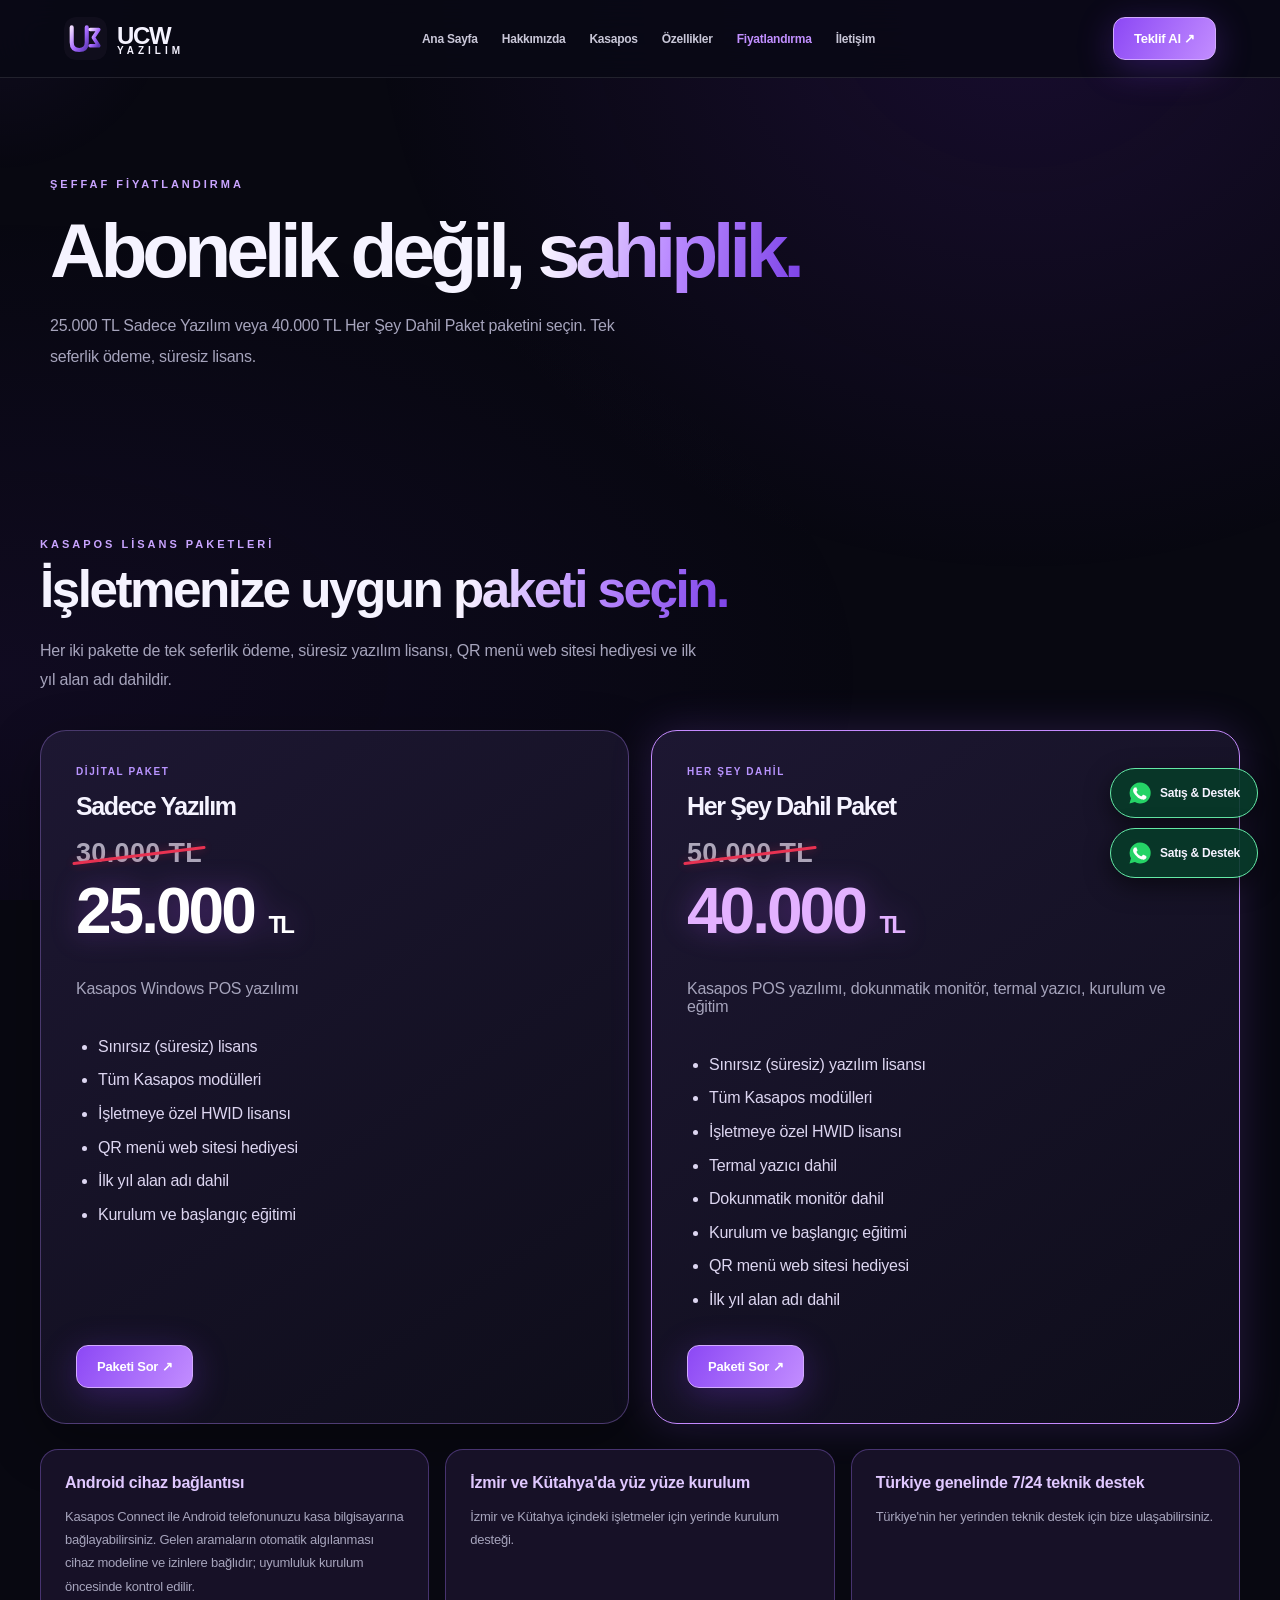
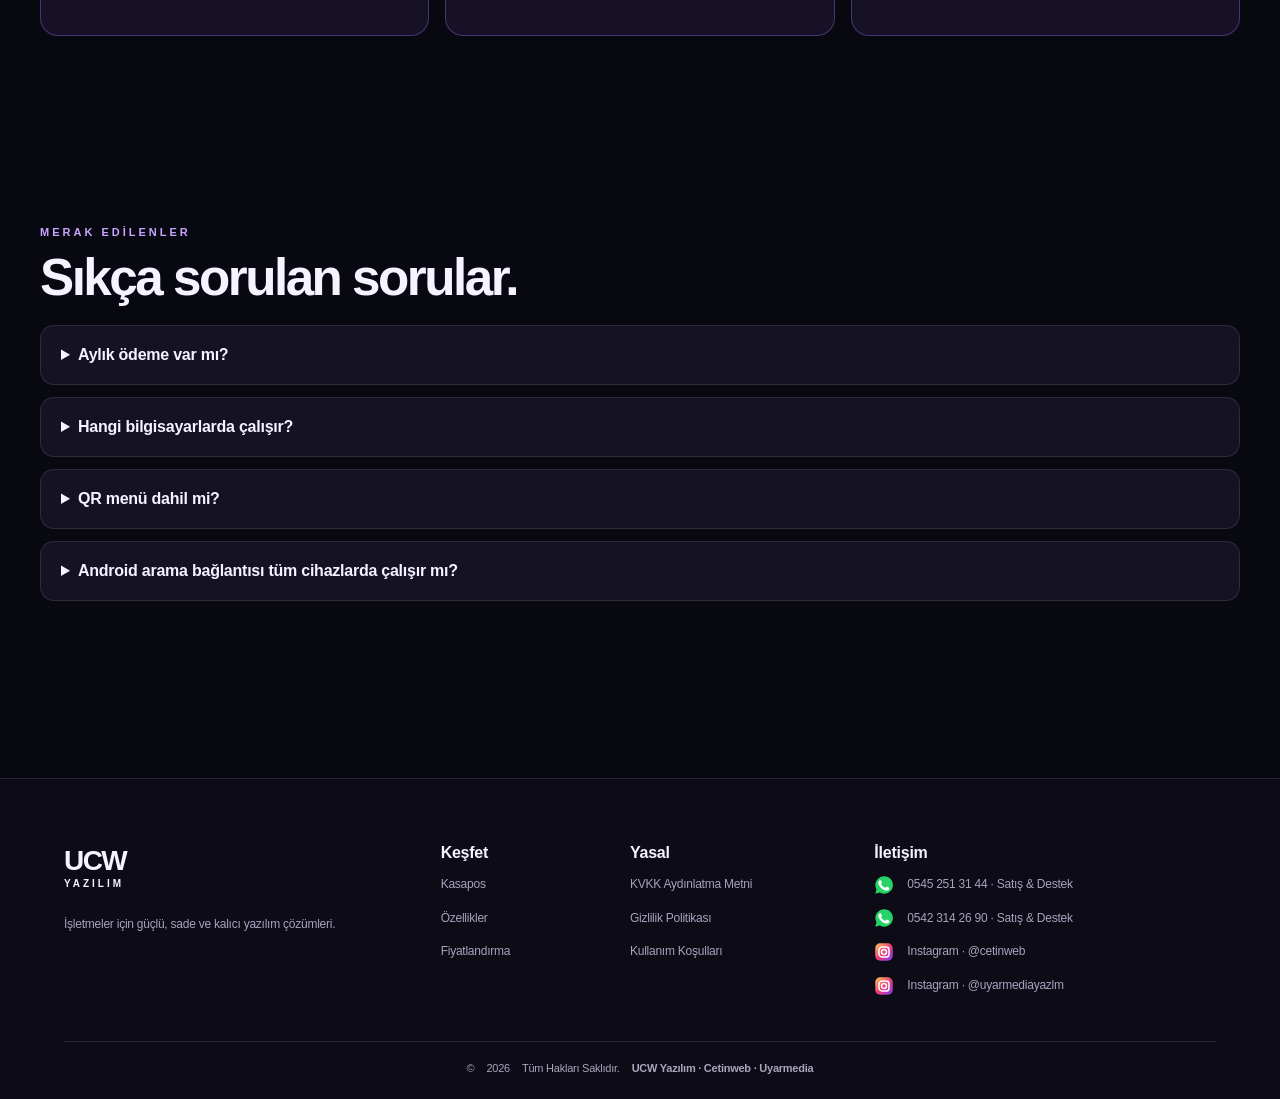
==== commit c033a203: "Add files via upload" ====
--- a/fiyatlandirma.html
+++ b/fiyatlandirma.html
@@ -1 +1 @@
-<!doctype html><html lang="tr"><head><meta charset="utf-8"><meta name="viewport" content="width=device-width,initial-scale=1"><meta name="theme-color" content="#090813"><title>Kasapos Fiyatları 2026 | 25.000 TL ve 40.000 TL Paketler</title><link rel="icon" href="images/logo.svg"><link rel="stylesheet" href="style.css"><meta name="description" content="Kasapos fiyatları: sadece yazılım 25.000 TL, yazılım ve termal yazıcı dahil paket 40.000 TL. Tek seferlik ödeme, süresiz lisans."><meta name="robots" content="index, follow, max-image-preview:large"><link rel="canonical" href="https://ucwyazilim.com.tr/fiyatlandirma.html"><meta property="og:type" content="website"><meta property="og:locale" content="tr_TR"><meta property="og:site_name" content="UCW Yazılım"><meta property="og:title" content="Kasapos Fiyatları 2026 | 25.000 TL ve 40.000 TL Paketler"><meta property="og:description" content="Kasapos fiyatları: sadece yazılım 25.000 TL, yazılım ve termal yazıcı dahil paket 40.000 TL. Tek seferlik ödeme, süresiz lisans."><meta property="og:url" content="https://ucwyazilim.com.tr/fiyatlandirma.html"><meta property="og:image" content="https://ucwyazilim.com.tr/images/og-kasapos.svg"><meta name="twitter:card" content="summary_large_image"><meta name="twitter:title" content="Kasapos Fiyatları 2026 | 25.000 TL ve 40.000 TL Paketler"><meta name="twitter:description" content="Kasapos fiyatları: sadece yazılım 25.000 TL, yazılım ve termal yazıcı dahil paket 40.000 TL. Tek seferlik ödeme, süresiz lisans."><script type="application/ld+json">{"@context": "https://schema.org", "@graph": [{"@context": "https://schema.org", "@type": "Organization", "name": "UCW Yazılım", "url": "https://ucwyazilim.com.tr/", "logo": "https://ucwyazilim.com.tr/images/logo.svg", "sameAs": ["https://www.instagram.com/cetinweb/", "https://www.instagram.com/uyarmediayazlm/"], "contactPoint": [{"@type": "ContactPoint", "telephone": "+90-545-251-3144", "contactType": "sales and customer support", "areaServed": "TR", "availableLanguage": "Turkish"}, {"@type": "ContactPoint", "telephone": "+90-542-314-2690", "contactType": "sales and customer support", "areaServed": "TR", "availableLanguage": "Turkish"}]}, {"@type": "SoftwareApplication", "name": "Kasapos", "applicationCategory": "BusinessApplication", "operatingSystem": "Windows", "description": "Restoran, kafe ve paket servis işletmeleri için POS ve adisyon otomasyon programı.", "url": "https://ucwyazilim.com.tr/kasapos.html", "offers": [{"@type": "Offer", "name": "Sadece Yazılım", "price": "25000", "priceCurrency": "TRY", "availability": "https://schema.org/InStock", "url": "https://ucwyazilim.com.tr/fiyatlandirma.html"}, {"@type": "Offer", "name": "Her Şey Dahil Paket", "price": "40000", "priceCurrency": "TRY", "availability": "https://schema.org/InStock", "url": "https://ucwyazilim.com.tr/fiyatlandirma.html"}]}]}</script></head><body><div id="intro"><div class="intro-logo">UCW<span> YAZILIM</span></div><div class="loader"><i></i></div><small>İşletmenizin geleceğine hoş geldiniz</small></div><div class="cursor-glow" id="glow"></div><header><a class="brand" href="index.html"><img src="images/logo.svg" alt="UCW Yazılım"><span>UCW <small>YAZILIM</small></span></a><button class="menu" id="menu" aria-label="Menüyü aç">≡</button><nav id="nav"><a href="index.html">Ana Sayfa</a><a href="hakkimizda.html">Hakkımızda</a><a href="kasapos.html">Kasapos</a><a href="ozellikler.html">Özellikler</a><a href="fiyatlandirma.html">Fiyatlandırma</a><a href="iletisim.html">İletişim</a></nav><a class="head-cta" href="https://wa.me/905452513144">Teklif Al ↗</a></header><main id="content"><section class="page-hero reveal"><div class="eyebrow">ŞEFFAF FİYATLANDIRMA</div><h1>Abonelik değil, <span class="gradient">sahiplik.</span></h1><p class="lead">25.000 TL Sadece Yazılım veya 40.000 TL Her Şey Dahil Paket paketini seçin. Tek seferlik ödeme, süresiz lisans.</p></section><section class="section reveal" id="paketler"><div class="eyebrow">KASAPOS LİSANS PAKETLERİ</div><h2 class="section-title">İşletmenize uygun <span class="gradient">paketi seçin.</span></h2><p class="section-desc">Her iki pakette de tek seferlik ödeme, süresiz yazılım lisansı, QR menü web sitesi hediyesi ve ilk yıl alan adı dahildir.</p><div class="pricing-grid"><article class="pricing-card"><span class="feature-tag">DİJİTAL PAKET</span><h3>Sadece Yazılım</h3><div class="price-discount"><span class="old-price">30.000 TL</span><div class="package-price">25.000 <small>TL</small></div></div><p>Kasapos Windows POS yazılımı</p><ul><li>Süresiz lisans</li><li>Tüm Kasapos modülleri</li><li>İşletmeye özel HWID lisansı</li><li>QR menü web sitesi hediyesi</li><li>İlk yıl alan adı dahil</li></ul><a class="btn" href="https://wa.me/905452513144?text=Merhaba%2C%20Kasapos%2025.000%20TL%20Sadece%20Yaz%C4%B1l%C4%B1m%20paketini%20almak%20istiyorum." target="_blank" rel="noopener">Paketi Sor ↗</a></article><article class="pricing-card highlighted"><span class="feature-tag">HER ŞEY DAHİL</span><h3>Her Şey Dahil Paket</h3><div class="price-discount"><span class="old-price">50.000 TL</span><div class="package-price">40.000 <small>TL</small></div></div><p>Kasapos POS yazılımı, termal yazıcı, kurulum ve eğitim</p><ul><li>Süresiz yazılım lisansı</li><li>Tüm Kasapos modülleri</li><li>Termal yazıcı dahil</li><li>Kurulum ve başlangıç eğitimi</li><li>QR menü web sitesi hediyesi</li><li>İlk yıl alan adı dahil</li></ul><a class="btn" href="https://wa.me/905452513144?text=Merhaba%2C%20Kasapos%2040.000%20TL%20Yaz%C4%B1l%C4%B1m%20ve%20Termal%20Yaz%C4%B1c%C4%B1%20paketini%20almak%20istiyorum." target="_blank" rel="noopener">Paketi Sor ↗</a></article></div><div class="support-strip"><div><strong>Android cihaz bağlantısı</strong><p>Kasapos Connect ile Android telefonunuzu kasa bilgisayarına bağlayabilirsiniz. Gelen aramaların otomatik algılanması cihaz modeline ve izinlere bağlıdır; uyumluluk kurulum öncesinde kontrol edilir.</p></div><div><strong>İzmir ve Kütahya'da yüz yüze kurulum</strong><p>İzmir ve Kütahya içindeki işletmeler için yerinde kurulum desteği.</p></div><div><strong>Türkiye genelinde 7/24 teknik destek</strong><p>Türkiye'nin her yerinden teknik destek için bize ulaşabilirsiniz.</p></div></div></section><section class="section faq"><div class="eyebrow">MERAK EDİLENLER</div><h2 class="section-title">Sıkça sorulan sorular.</h2><details><summary>Aylık ödeme var mı?</summary><p>Hayır. Hayır. Sadece Yazılım 25.000 TL, Her Şey Dahil Paket 40.000 TL; her ikisi de tek seferlik ödemedir.</p></details><details><summary>Hangi bilgisayarlarda çalışır?</summary><p>Windows işletim sistemli bilgisayarlarda çalışır. Kurulum öncesi cihaz uygunluğu kontrol edilir.</p></details><details><summary>QR menü dahil mi?</summary><p>Evet, QR menü web sitesi hediye ve ilk yıl alan adı dahildir.</p></details><details><summary>Android arama bağlantısı tüm cihazlarda çalışır mı?</summary><p>Kasapos Connect ile Android telefona gelen aramaları bilgisayar ekranında görüntüleyebilir, numara ve kayıtlı müşteri bilgileriyle hızlıca sipariş açabilirsiniz. Otomatik arama algılama her Android cihazda garanti edilmez; uyumluluk ve izinler kontrol edilir. İzmir ve Kütahya içinde yüz yüze kurulum, Türkiye genelinde 7/24 teknik destek sunulur.</p></details></section></main><footer><div class="footer-grid"><div><div class="foot-brand">UCW <span>YAZILIM</span></div><p>İşletmeler için güçlü, sade ve kalıcı yazılım çözümleri.</p></div><div><b>Keşfet</b><a href="kasapos.html">Kasapos</a><a href="ozellikler.html">Özellikler</a><a href="fiyatlandirma.html">Fiyatlandırma</a></div><div><b>Yasal</b><a href="kvkk.html">KVKK Aydınlatma Metni</a><a href="gizlilik.html">Gizlilik Politikası</a><a href="kullanim.html">Kullanım Koşulları</a></div><div><b>İletişim</b><a href="https://wa.me/905452513144"><img class="social-icon" src="images/whatsapp.svg" alt=""> 0545 251 31 44 · Satış &amp; Destek</a><a href="https://wa.me/905423142690"><img class="social-icon" src="images/whatsapp.svg" alt=""> 0542 314 26 90 · Satış &amp; Destek</a><a href="https://instagram.com/cetinweb"><img class="social-icon" src="images/instagram.svg" alt=""> Instagram · @cetinweb</a><a href="https://instagram.com/uyarmediayazlm"><img class="social-icon" src="images/instagram.svg" alt=""> Instagram · @uyarmediayazlm</a></div></div><div class="foot-bottom">© <span id="year"></span> Tüm Hakları Saklıdır. <strong>UCW Yazılım · Cetinweb · Uyarmedia</strong></div></footer><div class="float-contact"><a href="https://wa.me/905452513144" target="_blank"><img src="images/whatsapp.svg" alt=""> <span>Satış &amp; Destek</span></a><a href="https://wa.me/905423142690" target="_blank"><img src="images/whatsapp.svg" alt=""> <span>Satış &amp; Destek</span></a></div><script src="script.js"></script></body></html>
+<!doctype html><html lang="tr"><head><meta charset="utf-8"><meta name="viewport" content="width=device-width,initial-scale=1"><meta name="theme-color" content="#090813"><title>Kasapos Fiyatları 2026 | 25.000 TL ve 40.000 TL Paketler</title><link rel="icon" href="images/logo.svg"><link rel="stylesheet" href="style.css"><meta name="description" content="Kasapos fiyatları: sadece yazılım 25.000 TL, yazılım ve termal yazıcı dahil paket 40.000 TL. Tek seferlik ödeme, süresiz lisans."><meta name="robots" content="index, follow, max-image-preview:large"><link rel="canonical" href="https://ucwyazilim.com.tr/fiyatlandirma.html"><meta property="og:type" content="website"><meta property="og:locale" content="tr_TR"><meta property="og:site_name" content="UCW Yazılım"><meta property="og:title" content="Kasapos Fiyatları 2026 | 25.000 TL ve 40.000 TL Paketler"><meta property="og:description" content="Kasapos fiyatları: sadece yazılım 25.000 TL, yazılım ve termal yazıcı dahil paket 40.000 TL. Tek seferlik ödeme, süresiz lisans."><meta property="og:url" content="https://ucwyazilim.com.tr/fiyatlandirma.html"><meta property="og:image" content="https://ucwyazilim.com.tr/images/og-kasapos.svg"><meta name="twitter:card" content="summary_large_image"><meta name="twitter:title" content="Kasapos Fiyatları 2026 | 25.000 TL ve 40.000 TL Paketler"><meta name="twitter:description" content="Kasapos fiyatları: sadece yazılım 25.000 TL, yazılım ve termal yazıcı dahil paket 40.000 TL. Tek seferlik ödeme, süresiz lisans."><script type="application/ld+json">{"@context": "https://schema.org", "@graph": [{"@context": "https://schema.org", "@type": "Organization", "name": "UCW Yazılım", "url": "https://ucwyazilim.com.tr/", "logo": "https://ucwyazilim.com.tr/images/logo.svg", "sameAs": ["https://www.instagram.com/cetinweb/", "https://www.instagram.com/uyarmediayazlm/"], "contactPoint": [{"@type": "ContactPoint", "telephone": "+90-545-251-3144", "contactType": "sales and customer support", "areaServed": "TR", "availableLanguage": "Turkish"}, {"@type": "ContactPoint", "telephone": "+90-542-314-2690", "contactType": "sales and customer support", "areaServed": "TR", "availableLanguage": "Turkish"}]}, {"@type": "SoftwareApplication", "name": "Kasapos", "applicationCategory": "BusinessApplication", "operatingSystem": "Windows", "description": "Restoran, kafe ve paket servis işletmeleri için POS ve adisyon otomasyon programı.", "url": "https://ucwyazilim.com.tr/kasapos.html", "offers": [{"@type": "Offer", "name": "Sadece Yazılım", "price": "25000", "priceCurrency": "TRY", "availability": "https://schema.org/InStock", "url": "https://ucwyazilim.com.tr/fiyatlandirma.html"}, {"@type": "Offer", "name": "Her Şey Dahil Paket", "price": "40000", "priceCurrency": "TRY", "availability": "https://schema.org/InStock", "url": "https://ucwyazilim.com.tr/fiyatlandirma.html"}]}]}</script></head><body><div id="intro"><div class="intro-logo">UCW<span> YAZILIM</span></div><div class="loader"><i></i></div><small>İşletmenizin geleceğine hoş geldiniz</small></div><div class="cursor-glow" id="glow"></div><header><a class="brand" href="index.html"><img src="images/logo.svg" alt="UCW Yazılım"><span>UCW <small>YAZILIM</small></span></a><button class="menu" id="menu" aria-label="Menüyü aç">≡</button><nav id="nav"><a href="index.html">Ana Sayfa</a><a href="hakkimizda.html">Hakkımızda</a><a href="kasapos.html">Kasapos</a><a href="ozellikler.html">Özellikler</a><a href="fiyatlandirma.html">Fiyatlandırma</a><a href="iletisim.html">İletişim</a></nav><a class="head-cta" href="https://wa.me/905452513144">Teklif Al ↗</a></header><main id="content"><section class="page-hero reveal"><div class="eyebrow">ŞEFFAF FİYATLANDIRMA</div><h1>Abonelik değil, <span class="gradient">sahiplik.</span></h1><p class="lead">25.000 TL Sadece Yazılım veya 40.000 TL Her Şey Dahil Paket paketini seçin. Tek seferlik ödeme, süresiz lisans.</p></section><section class="section reveal" id="paketler"><div class="eyebrow">KASAPOS LİSANS PAKETLERİ</div><h2 class="section-title">İşletmenize uygun <span class="gradient">paketi seçin.</span></h2><p class="section-desc">Her iki pakette de tek seferlik ödeme, süresiz yazılım lisansı, QR menü web sitesi hediyesi ve ilk yıl alan adı dahildir.</p><div class="pricing-grid"><article class="pricing-card"><span class="feature-tag">DİJİTAL PAKET</span><h3>Sadece Yazılım</h3><div class="price-discount"><span class="old-price">30.000 TL</span><div class="package-price">25.000 <small>TL</small></div></div><p>Kasapos Windows POS yazılımı</p><ul><li>Sınırsız (süresiz) lisans</li><li>Tüm Kasapos modülleri</li><li>İşletmeye özel HWID lisansı</li><li>QR menü web sitesi hediyesi</li><li>İlk yıl alan adı dahil</li><li>Kurulum ve başlangıç eğitimi</li></ul><a class="btn" href="https://wa.me/905452513144?text=Merhaba%2C%20Kasapos%2025.000%20TL%20Sadece%20Yaz%C4%B1l%C4%B1m%20paketini%20almak%20istiyorum." target="_blank" rel="noopener">Paketi Sor ↗</a></article><article class="pricing-card highlighted"><span class="feature-tag">HER ŞEY DAHİL</span><h3>Her Şey Dahil Paket</h3><div class="price-discount"><span class="old-price">50.000 TL</span><div class="package-price">40.000 <small>TL</small></div></div><p>Kasapos POS yazılımı, dokunmatik monitör, termal yazıcı, kurulum ve eğitim</p><ul><li>Sınırsız (süresiz) yazılım lisansı</li><li>Tüm Kasapos modülleri</li><li>İşletmeye özel HWID lisansı</li><li>Termal yazıcı dahil</li><li>Dokunmatik monitör dahil</li><li>Kurulum ve başlangıç eğitimi</li><li>QR menü web sitesi hediyesi</li><li>İlk yıl alan adı dahil</li></ul><a class="btn" href="https://wa.me/905452513144?text=Merhaba%2C%20Kasapos%2040.000%20TL%20Yaz%C4%B1l%C4%B1m%20ve%20Termal%20Yaz%C4%B1c%C4%B1%20paketini%20almak%20istiyorum." target="_blank" rel="noopener">Paketi Sor ↗</a></article></div><div class="support-strip"><div><strong>Android cihaz bağlantısı</strong><p>Kasapos Connect ile Android telefonunuzu kasa bilgisayarına bağlayabilirsiniz. Gelen aramaların otomatik algılanması cihaz modeline ve izinlere bağlıdır; uyumluluk kurulum öncesinde kontrol edilir.</p></div><div><strong>İzmir ve Kütahya'da yüz yüze kurulum</strong><p>İzmir ve Kütahya içindeki işletmeler için yerinde kurulum desteği.</p></div><div><strong>Türkiye genelinde 7/24 teknik destek</strong><p>Türkiye'nin her yerinden teknik destek için bize ulaşabilirsiniz.</p></div></div></section><section class="section faq"><div class="eyebrow">MERAK EDİLENLER</div><h2 class="section-title">Sıkça sorulan sorular.</h2><details><summary>Aylık ödeme var mı?</summary><p>Hayır. Sadece Yazılım 25.000 TL, Her Şey Dahil Paket 40.000 TL; her ikisi de tek seferlik ödemedir.</p></details><details><summary>Hangi bilgisayarlarda çalışır?</summary><p>Windows işletim sistemli bilgisayarlarda çalışır. Kurulum öncesi cihaz uygunluğu kontrol edilir.</p></details><details><summary>QR menü dahil mi?</summary><p>Evet, QR menü web sitesi hediye ve ilk yıl alan adı dahildir.</p></details><details><summary>Android arama bağlantısı tüm cihazlarda çalışır mı?</summary><p>Kasapos Connect ile Android telefona gelen aramaları bilgisayar ekranında görüntüleyebilir, numara ve kayıtlı müşteri bilgileriyle hızlıca sipariş açabilirsiniz. Otomatik arama algılama her Android cihazda garanti edilmez; uyumluluk ve izinler kontrol edilir. İzmir ve Kütahya içinde yüz yüze kurulum, Türkiye genelinde 7/24 teknik destek sunulur.</p></details></section></main><footer><div class="footer-grid"><div><div class="foot-brand">UCW <span>YAZILIM</span></div><p>İşletmeler için güçlü, sade ve kalıcı yazılım çözümleri.</p></div><div><b>Keşfet</b><a href="kasapos.html">Kasapos</a><a href="ozellikler.html">Özellikler</a><a href="fiyatlandirma.html">Fiyatlandırma</a></div><div><b>Yasal</b><a href="kvkk.html">KVKK Aydınlatma Metni</a><a href="gizlilik.html">Gizlilik Politikası</a><a href="kullanim.html">Kullanım Koşulları</a></div><div><b>İletişim</b><a href="https://wa.me/905452513144"><img class="social-icon" src="images/whatsapp.svg" alt=""> 0545 251 31 44 · Satış &amp; Destek</a><a href="https://wa.me/905423142690"><img class="social-icon" src="images/whatsapp.svg" alt=""> 0542 314 26 90 · Satış &amp; Destek</a><a href="https://instagram.com/cetinweb"><img class="social-icon" src="images/instagram.svg" alt=""> Instagram · @cetinweb</a><a href="https://instagram.com/uyarmediayazlm"><img class="social-icon" src="images/instagram.svg" alt=""> Instagram · @uyarmediayazlm</a></div></div><div class="foot-bottom">© <span id="year"></span> Tüm Hakları Saklıdır. <strong>UCW Yazılım · Cetinweb · Uyarmedia</strong></div></footer><div class="float-contact"><a href="https://wa.me/905452513144" target="_blank"><img src="images/whatsapp.svg" alt=""> <span>Satış &amp; Destek</span></a><a href="https://wa.me/905423142690" target="_blank"><img src="images/whatsapp.svg" alt=""> <span>Satış &amp; Destek</span></a></div><script src="script.js"></script></body></html>
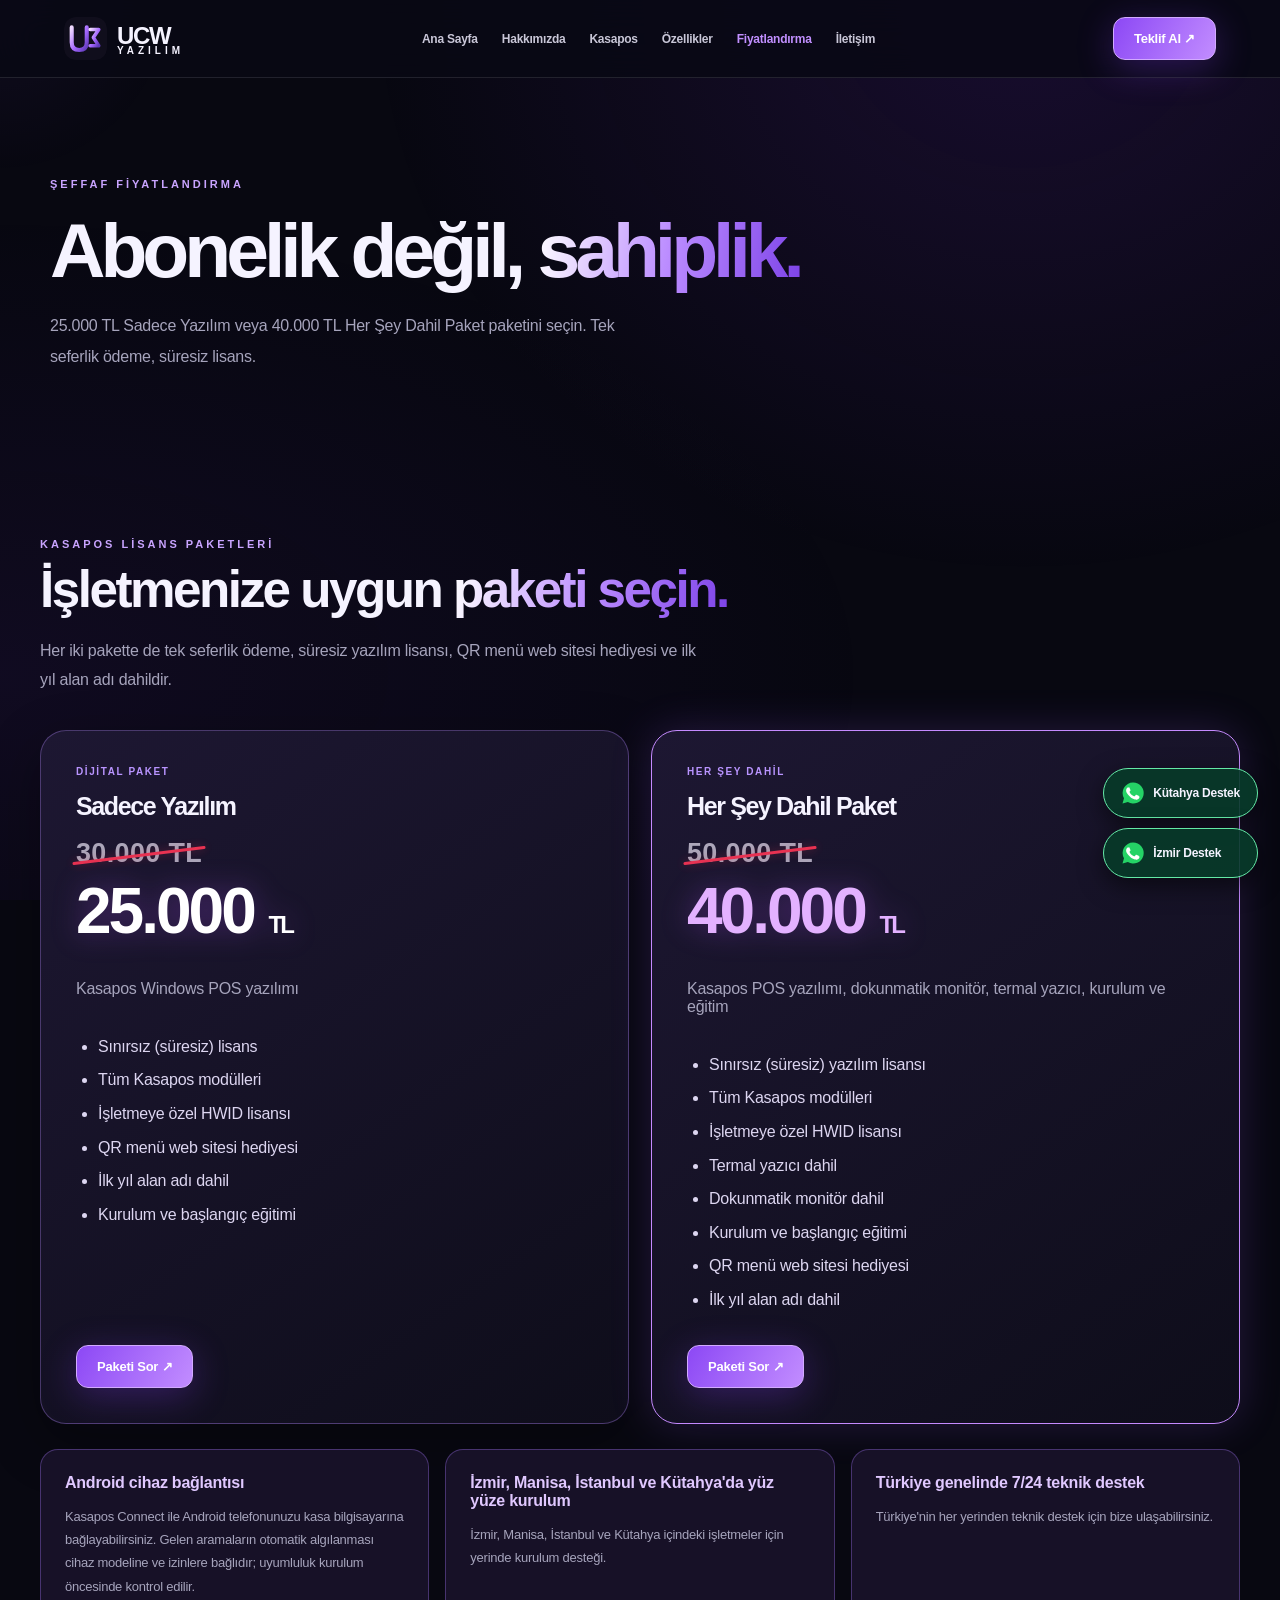
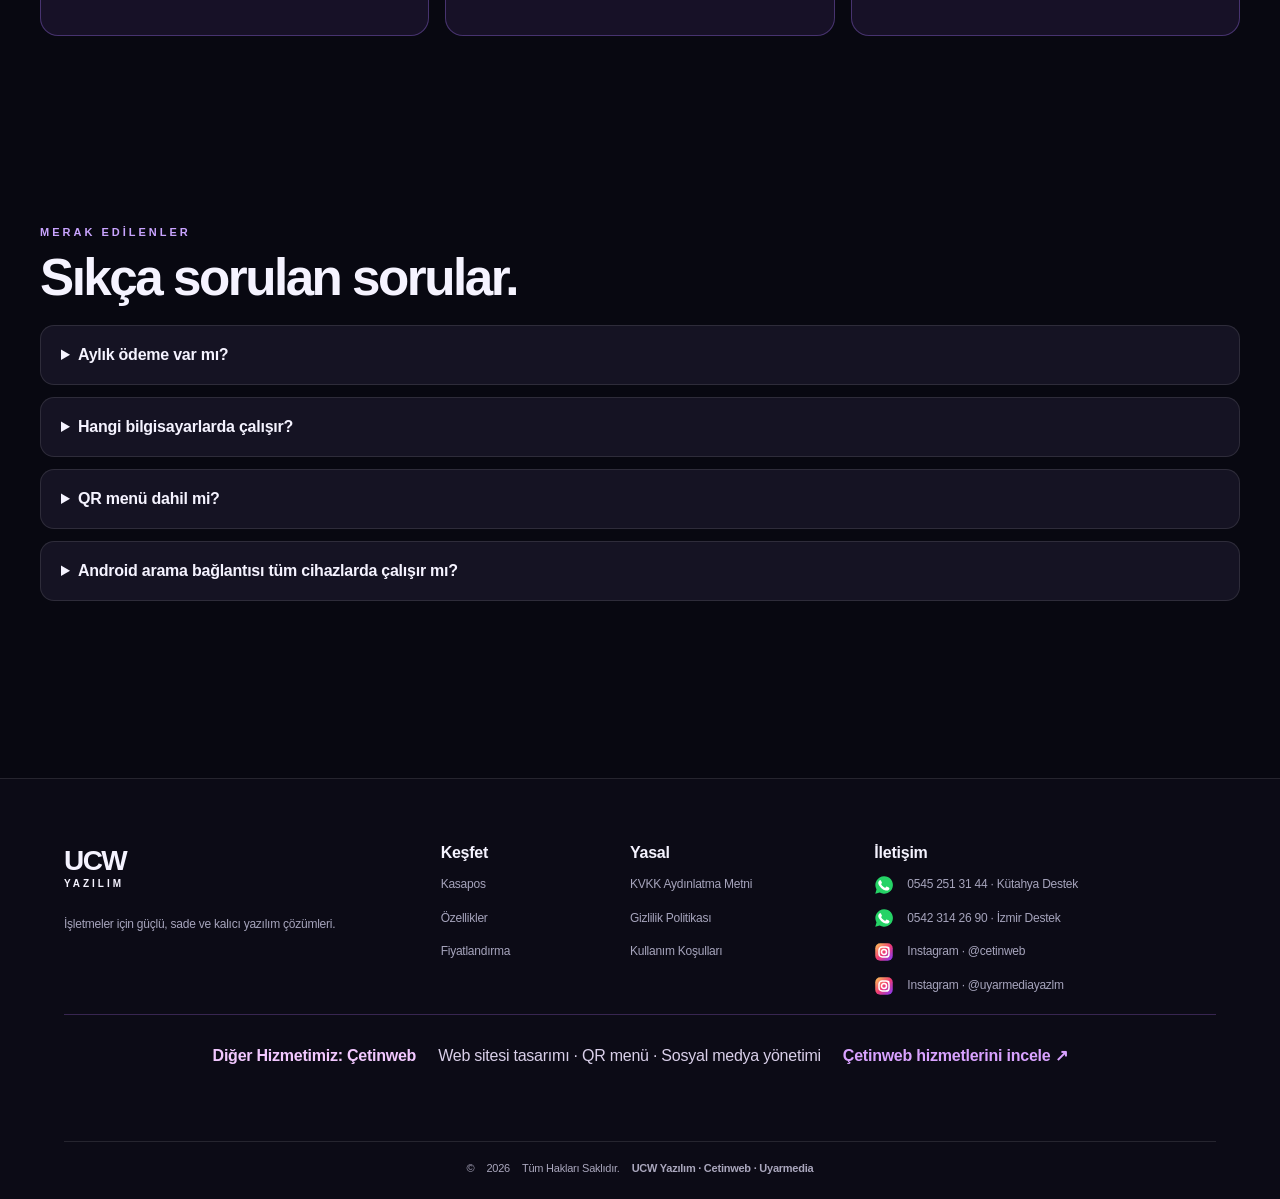
==== commit 94e6ed0b: "Add files via upload" ====
--- a/fiyatlandirma.html
+++ b/fiyatlandirma.html
@@ -1 +1 @@
-<!doctype html><html lang="tr"><head><meta charset="utf-8"><meta name="viewport" content="width=device-width,initial-scale=1"><meta name="theme-color" content="#090813"><title>Kasapos Fiyatları 2026 | 25.000 TL ve 40.000 TL Paketler</title><link rel="icon" href="images/logo.svg"><link rel="stylesheet" href="style.css"><meta name="description" content="Kasapos fiyatları: sadece yazılım 25.000 TL, yazılım ve termal yazıcı dahil paket 40.000 TL. Tek seferlik ödeme, süresiz lisans."><meta name="robots" content="index, follow, max-image-preview:large"><link rel="canonical" href="https://ucwyazilim.com.tr/fiyatlandirma.html"><meta property="og:type" content="website"><meta property="og:locale" content="tr_TR"><meta property="og:site_name" content="UCW Yazılım"><meta property="og:title" content="Kasapos Fiyatları 2026 | 25.000 TL ve 40.000 TL Paketler"><meta property="og:description" content="Kasapos fiyatları: sadece yazılım 25.000 TL, yazılım ve termal yazıcı dahil paket 40.000 TL. Tek seferlik ödeme, süresiz lisans."><meta property="og:url" content="https://ucwyazilim.com.tr/fiyatlandirma.html"><meta property="og:image" content="https://ucwyazilim.com.tr/images/og-kasapos.svg"><meta name="twitter:card" content="summary_large_image"><meta name="twitter:title" content="Kasapos Fiyatları 2026 | 25.000 TL ve 40.000 TL Paketler"><meta name="twitter:description" content="Kasapos fiyatları: sadece yazılım 25.000 TL, yazılım ve termal yazıcı dahil paket 40.000 TL. Tek seferlik ödeme, süresiz lisans."><script type="application/ld+json">{"@context": "https://schema.org", "@graph": [{"@context": "https://schema.org", "@type": "Organization", "name": "UCW Yazılım", "url": "https://ucwyazilim.com.tr/", "logo": "https://ucwyazilim.com.tr/images/logo.svg", "sameAs": ["https://www.instagram.com/cetinweb/", "https://www.instagram.com/uyarmediayazlm/"], "contactPoint": [{"@type": "ContactPoint", "telephone": "+90-545-251-3144", "contactType": "sales and customer support", "areaServed": "TR", "availableLanguage": "Turkish"}, {"@type": "ContactPoint", "telephone": "+90-542-314-2690", "contactType": "sales and customer support", "areaServed": "TR", "availableLanguage": "Turkish"}]}, {"@type": "SoftwareApplication", "name": "Kasapos", "applicationCategory": "BusinessApplication", "operatingSystem": "Windows", "description": "Restoran, kafe ve paket servis işletmeleri için POS ve adisyon otomasyon programı.", "url": "https://ucwyazilim.com.tr/kasapos.html", "offers": [{"@type": "Offer", "name": "Sadece Yazılım", "price": "25000", "priceCurrency": "TRY", "availability": "https://schema.org/InStock", "url": "https://ucwyazilim.com.tr/fiyatlandirma.html"}, {"@type": "Offer", "name": "Her Şey Dahil Paket", "price": "40000", "priceCurrency": "TRY", "availability": "https://schema.org/InStock", "url": "https://ucwyazilim.com.tr/fiyatlandirma.html"}]}]}</script></head><body><div id="intro"><div class="intro-logo">UCW<span> YAZILIM</span></div><div class="loader"><i></i></div><small>İşletmenizin geleceğine hoş geldiniz</small></div><div class="cursor-glow" id="glow"></div><header><a class="brand" href="index.html"><img src="images/logo.svg" alt="UCW Yazılım"><span>UCW <small>YAZILIM</small></span></a><button class="menu" id="menu" aria-label="Menüyü aç">≡</button><nav id="nav"><a href="index.html">Ana Sayfa</a><a href="hakkimizda.html">Hakkımızda</a><a href="kasapos.html">Kasapos</a><a href="ozellikler.html">Özellikler</a><a href="fiyatlandirma.html">Fiyatlandırma</a><a href="iletisim.html">İletişim</a></nav><a class="head-cta" href="https://wa.me/905452513144">Teklif Al ↗</a></header><main id="content"><section class="page-hero reveal"><div class="eyebrow">ŞEFFAF FİYATLANDIRMA</div><h1>Abonelik değil, <span class="gradient">sahiplik.</span></h1><p class="lead">25.000 TL Sadece Yazılım veya 40.000 TL Her Şey Dahil Paket paketini seçin. Tek seferlik ödeme, süresiz lisans.</p></section><section class="section reveal" id="paketler"><div class="eyebrow">KASAPOS LİSANS PAKETLERİ</div><h2 class="section-title">İşletmenize uygun <span class="gradient">paketi seçin.</span></h2><p class="section-desc">Her iki pakette de tek seferlik ödeme, süresiz yazılım lisansı, QR menü web sitesi hediyesi ve ilk yıl alan adı dahildir.</p><div class="pricing-grid"><article class="pricing-card"><span class="feature-tag">DİJİTAL PAKET</span><h3>Sadece Yazılım</h3><div class="price-discount"><span class="old-price">30.000 TL</span><div class="package-price">25.000 <small>TL</small></div></div><p>Kasapos Windows POS yazılımı</p><ul><li>Sınırsız (süresiz) lisans</li><li>Tüm Kasapos modülleri</li><li>İşletmeye özel HWID lisansı</li><li>QR menü web sitesi hediyesi</li><li>İlk yıl alan adı dahil</li><li>Kurulum ve başlangıç eğitimi</li></ul><a class="btn" href="https://wa.me/905452513144?text=Merhaba%2C%20Kasapos%2025.000%20TL%20Sadece%20Yaz%C4%B1l%C4%B1m%20paketini%20almak%20istiyorum." target="_blank" rel="noopener">Paketi Sor ↗</a></article><article class="pricing-card highlighted"><span class="feature-tag">HER ŞEY DAHİL</span><h3>Her Şey Dahil Paket</h3><div class="price-discount"><span class="old-price">50.000 TL</span><div class="package-price">40.000 <small>TL</small></div></div><p>Kasapos POS yazılımı, dokunmatik monitör, termal yazıcı, kurulum ve eğitim</p><ul><li>Sınırsız (süresiz) yazılım lisansı</li><li>Tüm Kasapos modülleri</li><li>İşletmeye özel HWID lisansı</li><li>Termal yazıcı dahil</li><li>Dokunmatik monitör dahil</li><li>Kurulum ve başlangıç eğitimi</li><li>QR menü web sitesi hediyesi</li><li>İlk yıl alan adı dahil</li></ul><a class="btn" href="https://wa.me/905452513144?text=Merhaba%2C%20Kasapos%2040.000%20TL%20Yaz%C4%B1l%C4%B1m%20ve%20Termal%20Yaz%C4%B1c%C4%B1%20paketini%20almak%20istiyorum." target="_blank" rel="noopener">Paketi Sor ↗</a></article></div><div class="support-strip"><div><strong>Android cihaz bağlantısı</strong><p>Kasapos Connect ile Android telefonunuzu kasa bilgisayarına bağlayabilirsiniz. Gelen aramaların otomatik algılanması cihaz modeline ve izinlere bağlıdır; uyumluluk kurulum öncesinde kontrol edilir.</p></div><div><strong>İzmir ve Kütahya'da yüz yüze kurulum</strong><p>İzmir ve Kütahya içindeki işletmeler için yerinde kurulum desteği.</p></div><div><strong>Türkiye genelinde 7/24 teknik destek</strong><p>Türkiye'nin her yerinden teknik destek için bize ulaşabilirsiniz.</p></div></div></section><section class="section faq"><div class="eyebrow">MERAK EDİLENLER</div><h2 class="section-title">Sıkça sorulan sorular.</h2><details><summary>Aylık ödeme var mı?</summary><p>Hayır. Sadece Yazılım 25.000 TL, Her Şey Dahil Paket 40.000 TL; her ikisi de tek seferlik ödemedir.</p></details><details><summary>Hangi bilgisayarlarda çalışır?</summary><p>Windows işletim sistemli bilgisayarlarda çalışır. Kurulum öncesi cihaz uygunluğu kontrol edilir.</p></details><details><summary>QR menü dahil mi?</summary><p>Evet, QR menü web sitesi hediye ve ilk yıl alan adı dahildir.</p></details><details><summary>Android arama bağlantısı tüm cihazlarda çalışır mı?</summary><p>Kasapos Connect ile Android telefona gelen aramaları bilgisayar ekranında görüntüleyebilir, numara ve kayıtlı müşteri bilgileriyle hızlıca sipariş açabilirsiniz. Otomatik arama algılama her Android cihazda garanti edilmez; uyumluluk ve izinler kontrol edilir. İzmir ve Kütahya içinde yüz yüze kurulum, Türkiye genelinde 7/24 teknik destek sunulur.</p></details></section></main><footer><div class="footer-grid"><div><div class="foot-brand">UCW <span>YAZILIM</span></div><p>İşletmeler için güçlü, sade ve kalıcı yazılım çözümleri.</p></div><div><b>Keşfet</b><a href="kasapos.html">Kasapos</a><a href="ozellikler.html">Özellikler</a><a href="fiyatlandirma.html">Fiyatlandırma</a></div><div><b>Yasal</b><a href="kvkk.html">KVKK Aydınlatma Metni</a><a href="gizlilik.html">Gizlilik Politikası</a><a href="kullanim.html">Kullanım Koşulları</a></div><div><b>İletişim</b><a href="https://wa.me/905452513144"><img class="social-icon" src="images/whatsapp.svg" alt=""> 0545 251 31 44 · Satış &amp; Destek</a><a href="https://wa.me/905423142690"><img class="social-icon" src="images/whatsapp.svg" alt=""> 0542 314 26 90 · Satış &amp; Destek</a><a href="https://instagram.com/cetinweb"><img class="social-icon" src="images/instagram.svg" alt=""> Instagram · @cetinweb</a><a href="https://instagram.com/uyarmediayazlm"><img class="social-icon" src="images/instagram.svg" alt=""> Instagram · @uyarmediayazlm</a></div></div><div class="foot-bottom">© <span id="year"></span> Tüm Hakları Saklıdır. <strong>UCW Yazılım · Cetinweb · Uyarmedia</strong></div></footer><div class="float-contact"><a href="https://wa.me/905452513144" target="_blank"><img src="images/whatsapp.svg" alt=""> <span>Satış &amp; Destek</span></a><a href="https://wa.me/905423142690" target="_blank"><img src="images/whatsapp.svg" alt=""> <span>Satış &amp; Destek</span></a></div><script src="script.js"></script></body></html>
+<!doctype html><html lang="tr"><head><meta charset="utf-8"><meta name="viewport" content="width=device-width,initial-scale=1"><meta name="theme-color" content="#090813"><title>Kasapos Fiyatları 2026 | 25.000 TL ve 40.000 TL Paketler</title><link rel="icon" href="images/logo.svg"><link rel="stylesheet" href="style.css"><meta name="description" content="Kasapos fiyatları: sadece yazılım 25.000 TL, yazılım ve termal yazıcı dahil paket 40.000 TL. Tek seferlik ödeme, süresiz lisans."><meta name="robots" content="index, follow, max-image-preview:large"><link rel="canonical" href="https://ucwyazilim.com.tr/fiyatlandirma.html"><meta property="og:type" content="website"><meta property="og:locale" content="tr_TR"><meta property="og:site_name" content="UCW Yazılım"><meta property="og:title" content="Kasapos Fiyatları 2026 | 25.000 TL ve 40.000 TL Paketler"><meta property="og:description" content="Kasapos fiyatları: sadece yazılım 25.000 TL, yazılım ve termal yazıcı dahil paket 40.000 TL. Tek seferlik ödeme, süresiz lisans."><meta property="og:url" content="https://ucwyazilim.com.tr/fiyatlandirma.html"><meta property="og:image" content="https://ucwyazilim.com.tr/images/og-kasapos.svg"><meta name="twitter:card" content="summary_large_image"><meta name="twitter:title" content="Kasapos Fiyatları 2026 | 25.000 TL ve 40.000 TL Paketler"><meta name="twitter:description" content="Kasapos fiyatları: sadece yazılım 25.000 TL, yazılım ve termal yazıcı dahil paket 40.000 TL. Tek seferlik ödeme, süresiz lisans."><script type="application/ld+json">{"@context": "https://schema.org", "@graph": [{"@context": "https://schema.org", "@type": "Organization", "name": "UCW Yazılım", "url": "https://ucwyazilim.com.tr/", "logo": "https://ucwyazilim.com.tr/images/logo.svg", "sameAs": ["https://www.instagram.com/cetinweb/", "https://www.instagram.com/uyarmediayazlm/"], "contactPoint": [{"@type": "ContactPoint", "telephone": "+90-545-251-3144", "contactType": "sales and customer support", "areaServed": "TR", "availableLanguage": "Turkish"}, {"@type": "ContactPoint", "telephone": "+90-542-314-2690", "contactType": "sales and customer support", "areaServed": "TR", "availableLanguage": "Turkish"}]}, {"@type": "SoftwareApplication", "name": "Kasapos", "applicationCategory": "BusinessApplication", "operatingSystem": "Windows", "description": "Restoran, kafe ve paket servis işletmeleri için POS ve adisyon otomasyon programı.", "url": "https://ucwyazilim.com.tr/kasapos.html", "offers": [{"@type": "Offer", "name": "Sadece Yazılım", "price": "25000", "priceCurrency": "TRY", "availability": "https://schema.org/InStock", "url": "https://ucwyazilim.com.tr/fiyatlandirma.html"}, {"@type": "Offer", "name": "Her Şey Dahil Paket", "price": "40000", "priceCurrency": "TRY", "availability": "https://schema.org/InStock", "url": "https://ucwyazilim.com.tr/fiyatlandirma.html"}]}]}</script></head><body><div id="intro"><div class="intro-logo">UCW<span> YAZILIM</span></div><div class="loader"><i></i></div><small>İşletmenizin geleceğine hoş geldiniz</small></div><div class="cursor-glow" id="glow"></div><header><a class="brand" href="index.html"><img src="images/logo.svg" alt="UCW Yazılım"><span>UCW <small>YAZILIM</small></span></a><button class="menu" id="menu" aria-label="Menüyü aç">≡</button><nav id="nav"><a href="index.html">Ana Sayfa</a><a href="hakkimizda.html">Hakkımızda</a><a href="kasapos.html">Kasapos</a><a href="ozellikler.html">Özellikler</a><a href="fiyatlandirma.html">Fiyatlandırma</a><a href="iletisim.html">İletişim</a></nav><a class="head-cta" href="https://wa.me/905452513144">Teklif Al ↗</a></header><main id="content"><section class="page-hero reveal"><div class="eyebrow">ŞEFFAF FİYATLANDIRMA</div><h1>Abonelik değil, <span class="gradient">sahiplik.</span></h1><p class="lead">25.000 TL Sadece Yazılım veya 40.000 TL Her Şey Dahil Paket paketini seçin. Tek seferlik ödeme, süresiz lisans.</p></section><section class="section reveal" id="paketler"><div class="eyebrow">KASAPOS LİSANS PAKETLERİ</div><h2 class="section-title">İşletmenize uygun <span class="gradient">paketi seçin.</span></h2><p class="section-desc">Her iki pakette de tek seferlik ödeme, süresiz yazılım lisansı, QR menü web sitesi hediyesi ve ilk yıl alan adı dahildir.</p><div class="pricing-grid"><article class="pricing-card"><span class="feature-tag">DİJİTAL PAKET</span><h3>Sadece Yazılım</h3><div class="price-discount"><span class="old-price">30.000 TL</span><div class="package-price">25.000 <small>TL</small></div></div><p>Kasapos Windows POS yazılımı</p><ul><li>Sınırsız (süresiz) lisans</li><li>Tüm Kasapos modülleri</li><li>İşletmeye özel HWID lisansı</li><li>QR menü web sitesi hediyesi</li><li>İlk yıl alan adı dahil</li><li>Kurulum ve başlangıç eğitimi</li></ul><a class="btn" href="https://wa.me/905452513144?text=Merhaba%2C%20Kasapos%2025.000%20TL%20Sadece%20Yaz%C4%B1l%C4%B1m%20paketini%20almak%20istiyorum." target="_blank" rel="noopener">Paketi Sor ↗</a></article><article class="pricing-card highlighted"><span class="feature-tag">HER ŞEY DAHİL</span><h3>Her Şey Dahil Paket</h3><div class="price-discount"><span class="old-price">50.000 TL</span><div class="package-price">40.000 <small>TL</small></div></div><p>Kasapos POS yazılımı, dokunmatik monitör, termal yazıcı, kurulum ve eğitim</p><ul><li>Sınırsız (süresiz) yazılım lisansı</li><li>Tüm Kasapos modülleri</li><li>İşletmeye özel HWID lisansı</li><li>Termal yazıcı dahil</li><li>Dokunmatik monitör dahil</li><li>Kurulum ve başlangıç eğitimi</li><li>QR menü web sitesi hediyesi</li><li>İlk yıl alan adı dahil</li></ul><a class="btn" href="https://wa.me/905452513144?text=Merhaba%2C%20Kasapos%2040.000%20TL%20Yaz%C4%B1l%C4%B1m%20ve%20Termal%20Yaz%C4%B1c%C4%B1%20paketini%20almak%20istiyorum." target="_blank" rel="noopener">Paketi Sor ↗</a></article></div><div class="support-strip"><div><strong>Android cihaz bağlantısı</strong><p>Kasapos Connect ile Android telefonunuzu kasa bilgisayarına bağlayabilirsiniz. Gelen aramaların otomatik algılanması cihaz modeline ve izinlere bağlıdır; uyumluluk kurulum öncesinde kontrol edilir.</p></div><div><strong>İzmir, Manisa, İstanbul ve Kütahya'da yüz yüze kurulum</strong><p>İzmir, Manisa, İstanbul ve Kütahya içindeki işletmeler için yerinde kurulum desteği.</p></div><div><strong>Türkiye genelinde 7/24 teknik destek</strong><p>Türkiye'nin her yerinden teknik destek için bize ulaşabilirsiniz.</p></div></div></section><section class="section faq"><div class="eyebrow">MERAK EDİLENLER</div><h2 class="section-title">Sıkça sorulan sorular.</h2><details><summary>Aylık ödeme var mı?</summary><p>Hayır. Sadece Yazılım 25.000 TL, Her Şey Dahil Paket 40.000 TL; her ikisi de tek seferlik ödemedir.</p></details><details><summary>Hangi bilgisayarlarda çalışır?</summary><p>Windows işletim sistemli bilgisayarlarda çalışır. Kurulum öncesi cihaz uygunluğu kontrol edilir.</p></details><details><summary>QR menü dahil mi?</summary><p>Evet, QR menü web sitesi hediye ve ilk yıl alan adı dahildir.</p></details><details><summary>Android arama bağlantısı tüm cihazlarda çalışır mı?</summary><p>Kasapos Connect ile Android telefona gelen aramaları bilgisayar ekranında görüntüleyebilir, numara ve kayıtlı müşteri bilgileriyle hızlıca sipariş açabilirsiniz. Otomatik arama algılama her Android cihazda garanti edilmez; uyumluluk ve izinler kontrol edilir. İzmir, Manisa, İstanbul ve Kütahya içinde yüz yüze kurulum, Türkiye genelinde 7/24 teknik destek sunulur.</p></details></section></main><footer><div class="footer-grid"><div><div class="foot-brand">UCW <span>YAZILIM</span></div><p>İşletmeler için güçlü, sade ve kalıcı yazılım çözümleri.</p></div><div><b>Keşfet</b><a href="kasapos.html">Kasapos</a><a href="ozellikler.html">Özellikler</a><a href="fiyatlandirma.html">Fiyatlandırma</a></div><div><b>Yasal</b><a href="kvkk.html">KVKK Aydınlatma Metni</a><a href="gizlilik.html">Gizlilik Politikası</a><a href="kullanim.html">Kullanım Koşulları</a></div><div><b>İletişim</b><a href="https://wa.me/905452513144"><img class="social-icon" src="images/whatsapp.svg" alt=""> 0545 251 31 44 · Kütahya Destek</a><a href="https://wa.me/905423142690"><img class="social-icon" src="images/whatsapp.svg" alt=""> 0542 314 26 90 · İzmir Destek</a><a href="https://instagram.com/cetinweb"><img class="social-icon" src="images/instagram.svg" alt=""> Instagram · @cetinweb</a><a href="https://instagram.com/uyarmediayazlm"><img class="social-icon" src="images/instagram.svg" alt=""> Instagram · @uyarmediayazlm</a></div></div><div class="footer-service"><strong>Diğer Hizmetimiz: Çetinweb</strong><span>Web sitesi tasarımı · QR menü · Sosyal medya yönetimi</span><a href="https://cetinweb.com.tr/" target="_blank" rel="noopener noreferrer">Çetinweb hizmetlerini incele ↗</a></div><div class="foot-bottom">© <span id="year"></span> Tüm Hakları Saklıdır. <strong>UCW Yazılım · Cetinweb · Uyarmedia</strong></div></footer><div class="float-contact"><a href="https://wa.me/905452513144" target="_blank"><img src="images/whatsapp.svg" alt=""> <span>Kütahya Destek</span></a><a href="https://wa.me/905423142690" target="_blank"><img src="images/whatsapp.svg" alt=""> <span>İzmir Destek</span></a></div><script src="script.js"></script></body></html>
--- a/style.css
+++ b/style.css
@@ -14,3 +14,5 @@
 
 /* V6: premium crossed-out original prices; no percentage badges */
 .price-discount{display:flex;flex-direction:column;align-items:flex-start;gap:5px;margin:12px 0 16px}.price-discount .old-price{position:relative;display:inline-block;color:#bcb6c9;font-size:clamp(19px,2.1vw,27px);font-weight:750;letter-spacing:.015em;opacity:.9}.price-discount .old-price:after{content:"";position:absolute;left:-3%;right:-3%;top:52%;height:3px;background:#ff3656;transform:rotate(-7deg);border-radius:3px;box-shadow:0 0 10px #ff365666}.price-discount .package-price{margin:0;color:#fff;filter:drop-shadow(0 0 14px #ac51f555)}.pricing-card.highlighted .price-discount .package-price{color:#e3b1ff}.price-discount .package-price small{color:inherit}
+
+.footer-service{display:flex;flex-wrap:wrap;align-items:center;justify-content:center;gap:12px 22px;padding:20px 24px;margin:18px auto 0;max-width:1180px;border-top:1px solid rgba(186,119,255,.25);color:#d9cfe9;text-align:center}.footer-service strong{color:#f2c8ff}.footer-service a{color:#d9a2ff;text-decoration:none;font-weight:700}.footer-service a:hover{text-decoration:underline}@media(max-width:600px){.footer-service{flex-direction:column;gap:8px;padding:16px}}
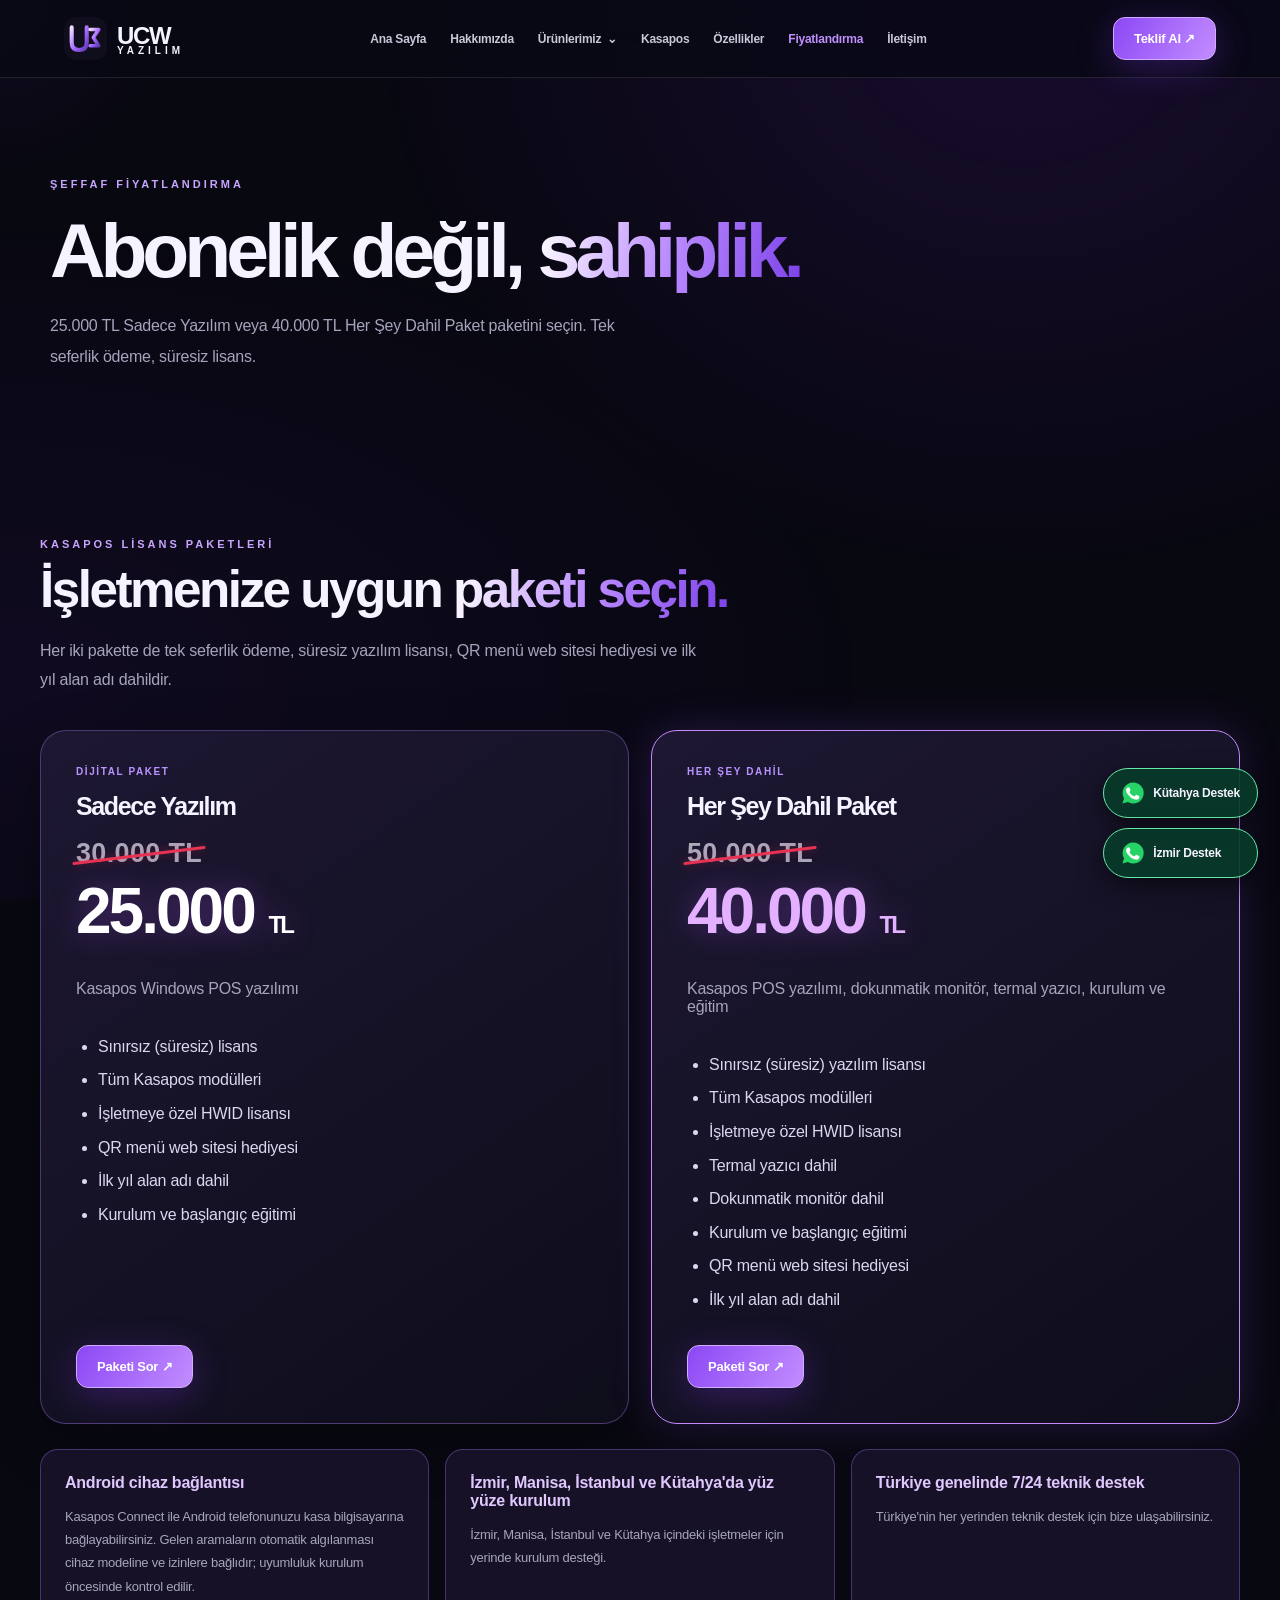
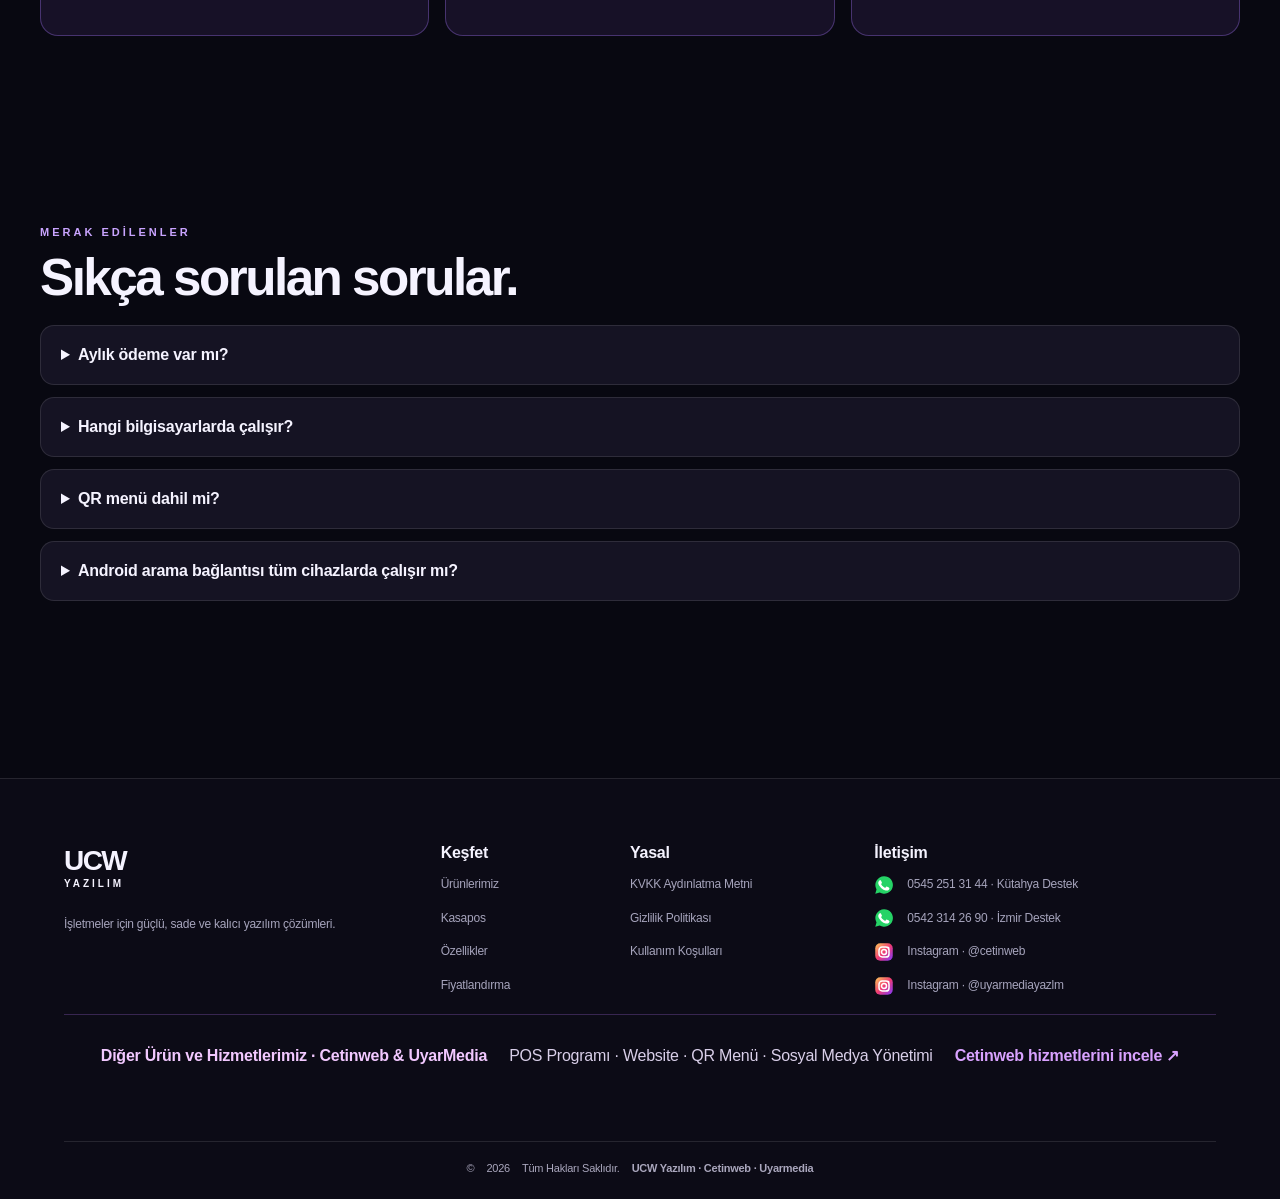
==== commit 6dd7b544: "Add files via upload" ====
--- a/fiyatlandirma.html
+++ b/fiyatlandirma.html
@@ -1 +1 @@
-<!doctype html><html lang="tr"><head><meta charset="utf-8"><meta name="viewport" content="width=device-width,initial-scale=1"><meta name="theme-color" content="#090813"><title>Kasapos Fiyatları 2026 | 25.000 TL ve 40.000 TL Paketler</title><link rel="icon" href="images/logo.svg"><link rel="stylesheet" href="style.css"><meta name="description" content="Kasapos fiyatları: sadece yazılım 25.000 TL, yazılım ve termal yazıcı dahil paket 40.000 TL. Tek seferlik ödeme, süresiz lisans."><meta name="robots" content="index, follow, max-image-preview:large"><link rel="canonical" href="https://ucwyazilim.com.tr/fiyatlandirma.html"><meta property="og:type" content="website"><meta property="og:locale" content="tr_TR"><meta property="og:site_name" content="UCW Yazılım"><meta property="og:title" content="Kasapos Fiyatları 2026 | 25.000 TL ve 40.000 TL Paketler"><meta property="og:description" content="Kasapos fiyatları: sadece yazılım 25.000 TL, yazılım ve termal yazıcı dahil paket 40.000 TL. Tek seferlik ödeme, süresiz lisans."><meta property="og:url" content="https://ucwyazilim.com.tr/fiyatlandirma.html"><meta property="og:image" content="https://ucwyazilim.com.tr/images/og-kasapos.svg"><meta name="twitter:card" content="summary_large_image"><meta name="twitter:title" content="Kasapos Fiyatları 2026 | 25.000 TL ve 40.000 TL Paketler"><meta name="twitter:description" content="Kasapos fiyatları: sadece yazılım 25.000 TL, yazılım ve termal yazıcı dahil paket 40.000 TL. Tek seferlik ödeme, süresiz lisans."><script type="application/ld+json">{"@context": "https://schema.org", "@graph": [{"@context": "https://schema.org", "@type": "Organization", "name": "UCW Yazılım", "url": "https://ucwyazilim.com.tr/", "logo": "https://ucwyazilim.com.tr/images/logo.svg", "sameAs": ["https://www.instagram.com/cetinweb/", "https://www.instagram.com/uyarmediayazlm/"], "contactPoint": [{"@type": "ContactPoint", "telephone": "+90-545-251-3144", "contactType": "sales and customer support", "areaServed": "TR", "availableLanguage": "Turkish"}, {"@type": "ContactPoint", "telephone": "+90-542-314-2690", "contactType": "sales and customer support", "areaServed": "TR", "availableLanguage": "Turkish"}]}, {"@type": "SoftwareApplication", "name": "Kasapos", "applicationCategory": "BusinessApplication", "operatingSystem": "Windows", "description": "Restoran, kafe ve paket servis işletmeleri için POS ve adisyon otomasyon programı.", "url": "https://ucwyazilim.com.tr/kasapos.html", "offers": [{"@type": "Offer", "name": "Sadece Yazılım", "price": "25000", "priceCurrency": "TRY", "availability": "https://schema.org/InStock", "url": "https://ucwyazilim.com.tr/fiyatlandirma.html"}, {"@type": "Offer", "name": "Her Şey Dahil Paket", "price": "40000", "priceCurrency": "TRY", "availability": "https://schema.org/InStock", "url": "https://ucwyazilim.com.tr/fiyatlandirma.html"}]}]}</script></head><body><div id="intro"><div class="intro-logo">UCW<span> YAZILIM</span></div><div class="loader"><i></i></div><small>İşletmenizin geleceğine hoş geldiniz</small></div><div class="cursor-glow" id="glow"></div><header><a class="brand" href="index.html"><img src="images/logo.svg" alt="UCW Yazılım"><span>UCW <small>YAZILIM</small></span></a><button class="menu" id="menu" aria-label="Menüyü aç">≡</button><nav id="nav"><a href="index.html">Ana Sayfa</a><a href="hakkimizda.html">Hakkımızda</a><a href="kasapos.html">Kasapos</a><a href="ozellikler.html">Özellikler</a><a href="fiyatlandirma.html">Fiyatlandırma</a><a href="iletisim.html">İletişim</a></nav><a class="head-cta" href="https://wa.me/905452513144">Teklif Al ↗</a></header><main id="content"><section class="page-hero reveal"><div class="eyebrow">ŞEFFAF FİYATLANDIRMA</div><h1>Abonelik değil, <span class="gradient">sahiplik.</span></h1><p class="lead">25.000 TL Sadece Yazılım veya 40.000 TL Her Şey Dahil Paket paketini seçin. Tek seferlik ödeme, süresiz lisans.</p></section><section class="section reveal" id="paketler"><div class="eyebrow">KASAPOS LİSANS PAKETLERİ</div><h2 class="section-title">İşletmenize uygun <span class="gradient">paketi seçin.</span></h2><p class="section-desc">Her iki pakette de tek seferlik ödeme, süresiz yazılım lisansı, QR menü web sitesi hediyesi ve ilk yıl alan adı dahildir.</p><div class="pricing-grid"><article class="pricing-card"><span class="feature-tag">DİJİTAL PAKET</span><h3>Sadece Yazılım</h3><div class="price-discount"><span class="old-price">30.000 TL</span><div class="package-price">25.000 <small>TL</small></div></div><p>Kasapos Windows POS yazılımı</p><ul><li>Sınırsız (süresiz) lisans</li><li>Tüm Kasapos modülleri</li><li>İşletmeye özel HWID lisansı</li><li>QR menü web sitesi hediyesi</li><li>İlk yıl alan adı dahil</li><li>Kurulum ve başlangıç eğitimi</li></ul><a class="btn" href="https://wa.me/905452513144?text=Merhaba%2C%20Kasapos%2025.000%20TL%20Sadece%20Yaz%C4%B1l%C4%B1m%20paketini%20almak%20istiyorum." target="_blank" rel="noopener">Paketi Sor ↗</a></article><article class="pricing-card highlighted"><span class="feature-tag">HER ŞEY DAHİL</span><h3>Her Şey Dahil Paket</h3><div class="price-discount"><span class="old-price">50.000 TL</span><div class="package-price">40.000 <small>TL</small></div></div><p>Kasapos POS yazılımı, dokunmatik monitör, termal yazıcı, kurulum ve eğitim</p><ul><li>Sınırsız (süresiz) yazılım lisansı</li><li>Tüm Kasapos modülleri</li><li>İşletmeye özel HWID lisansı</li><li>Termal yazıcı dahil</li><li>Dokunmatik monitör dahil</li><li>Kurulum ve başlangıç eğitimi</li><li>QR menü web sitesi hediyesi</li><li>İlk yıl alan adı dahil</li></ul><a class="btn" href="https://wa.me/905452513144?text=Merhaba%2C%20Kasapos%2040.000%20TL%20Yaz%C4%B1l%C4%B1m%20ve%20Termal%20Yaz%C4%B1c%C4%B1%20paketini%20almak%20istiyorum." target="_blank" rel="noopener">Paketi Sor ↗</a></article></div><div class="support-strip"><div><strong>Android cihaz bağlantısı</strong><p>Kasapos Connect ile Android telefonunuzu kasa bilgisayarına bağlayabilirsiniz. Gelen aramaların otomatik algılanması cihaz modeline ve izinlere bağlıdır; uyumluluk kurulum öncesinde kontrol edilir.</p></div><div><strong>İzmir, Manisa, İstanbul ve Kütahya'da yüz yüze kurulum</strong><p>İzmir, Manisa, İstanbul ve Kütahya içindeki işletmeler için yerinde kurulum desteği.</p></div><div><strong>Türkiye genelinde 7/24 teknik destek</strong><p>Türkiye'nin her yerinden teknik destek için bize ulaşabilirsiniz.</p></div></div></section><section class="section faq"><div class="eyebrow">MERAK EDİLENLER</div><h2 class="section-title">Sıkça sorulan sorular.</h2><details><summary>Aylık ödeme var mı?</summary><p>Hayır. Sadece Yazılım 25.000 TL, Her Şey Dahil Paket 40.000 TL; her ikisi de tek seferlik ödemedir.</p></details><details><summary>Hangi bilgisayarlarda çalışır?</summary><p>Windows işletim sistemli bilgisayarlarda çalışır. Kurulum öncesi cihaz uygunluğu kontrol edilir.</p></details><details><summary>QR menü dahil mi?</summary><p>Evet, QR menü web sitesi hediye ve ilk yıl alan adı dahildir.</p></details><details><summary>Android arama bağlantısı tüm cihazlarda çalışır mı?</summary><p>Kasapos Connect ile Android telefona gelen aramaları bilgisayar ekranında görüntüleyebilir, numara ve kayıtlı müşteri bilgileriyle hızlıca sipariş açabilirsiniz. Otomatik arama algılama her Android cihazda garanti edilmez; uyumluluk ve izinler kontrol edilir. İzmir, Manisa, İstanbul ve Kütahya içinde yüz yüze kurulum, Türkiye genelinde 7/24 teknik destek sunulur.</p></details></section></main><footer><div class="footer-grid"><div><div class="foot-brand">UCW <span>YAZILIM</span></div><p>İşletmeler için güçlü, sade ve kalıcı yazılım çözümleri.</p></div><div><b>Keşfet</b><a href="kasapos.html">Kasapos</a><a href="ozellikler.html">Özellikler</a><a href="fiyatlandirma.html">Fiyatlandırma</a></div><div><b>Yasal</b><a href="kvkk.html">KVKK Aydınlatma Metni</a><a href="gizlilik.html">Gizlilik Politikası</a><a href="kullanim.html">Kullanım Koşulları</a></div><div><b>İletişim</b><a href="https://wa.me/905452513144"><img class="social-icon" src="images/whatsapp.svg" alt=""> 0545 251 31 44 · Kütahya Destek</a><a href="https://wa.me/905423142690"><img class="social-icon" src="images/whatsapp.svg" alt=""> 0542 314 26 90 · İzmir Destek</a><a href="https://instagram.com/cetinweb"><img class="social-icon" src="images/instagram.svg" alt=""> Instagram · @cetinweb</a><a href="https://instagram.com/uyarmediayazlm"><img class="social-icon" src="images/instagram.svg" alt=""> Instagram · @uyarmediayazlm</a></div></div><div class="footer-service"><strong>Diğer Hizmetimiz: Çetinweb</strong><span>Web sitesi tasarımı · QR menü · Sosyal medya yönetimi</span><a href="https://cetinweb.com.tr/" target="_blank" rel="noopener noreferrer">Çetinweb hizmetlerini incele ↗</a></div><div class="foot-bottom">© <span id="year"></span> Tüm Hakları Saklıdır. <strong>UCW Yazılım · Cetinweb · Uyarmedia</strong></div></footer><div class="float-contact"><a href="https://wa.me/905452513144" target="_blank"><img src="images/whatsapp.svg" alt=""> <span>Kütahya Destek</span></a><a href="https://wa.me/905423142690" target="_blank"><img src="images/whatsapp.svg" alt=""> <span>İzmir Destek</span></a></div><script src="script.js"></script></body></html>
+<!doctype html><html lang="tr"><head><meta charset="utf-8"><meta name="viewport" content="width=device-width,initial-scale=1"><meta name="theme-color" content="#090813"><title>Kasapos Fiyatları 2026 | 25.000 TL ve 40.000 TL Paketler</title><link rel="icon" href="images/logo.svg"><link rel="stylesheet" href="style.css"><meta name="description" content="Kasapos fiyatları: sadece yazılım 25.000 TL, yazılım ve termal yazıcı dahil paket 40.000 TL. Tek seferlik ödeme, süresiz lisans."><meta name="robots" content="index, follow, max-image-preview:large"><link rel="canonical" href="https://ucwyazilim.com.tr/fiyatlandirma.html"><meta property="og:type" content="website"><meta property="og:locale" content="tr_TR"><meta property="og:site_name" content="UCW Yazılım"><meta property="og:title" content="Kasapos Fiyatları 2026 | 25.000 TL ve 40.000 TL Paketler"><meta property="og:description" content="Kasapos fiyatları: sadece yazılım 25.000 TL, yazılım ve termal yazıcı dahil paket 40.000 TL. Tek seferlik ödeme, süresiz lisans."><meta property="og:url" content="https://ucwyazilim.com.tr/fiyatlandirma.html"><meta property="og:image" content="https://ucwyazilim.com.tr/images/og-kasapos.svg"><meta name="twitter:card" content="summary_large_image"><meta name="twitter:title" content="Kasapos Fiyatları 2026 | 25.000 TL ve 40.000 TL Paketler"><meta name="twitter:description" content="Kasapos fiyatları: sadece yazılım 25.000 TL, yazılım ve termal yazıcı dahil paket 40.000 TL. Tek seferlik ödeme, süresiz lisans."><script type="application/ld+json">{"@context": "https://schema.org", "@graph": [{"@context": "https://schema.org", "@type": "Organization", "name": "UCW Yazılım", "url": "https://ucwyazilim.com.tr/", "logo": "https://ucwyazilim.com.tr/images/logo.svg", "sameAs": ["https://www.instagram.com/cetinweb/", "https://www.instagram.com/uyarmediayazlm/"], "contactPoint": [{"@type": "ContactPoint", "telephone": "+90-545-251-3144", "contactType": "sales and customer support", "areaServed": "TR", "availableLanguage": "Turkish"}, {"@type": "ContactPoint", "telephone": "+90-542-314-2690", "contactType": "sales and customer support", "areaServed": "TR", "availableLanguage": "Turkish"}]}, {"@type": "SoftwareApplication", "name": "Kasapos", "applicationCategory": "BusinessApplication", "operatingSystem": "Windows", "description": "Restoran, kafe ve paket servis işletmeleri için POS ve adisyon otomasyon programı.", "url": "https://ucwyazilim.com.tr/kasapos.html", "offers": [{"@type": "Offer", "name": "Sadece Yazılım", "price": "25000", "priceCurrency": "TRY", "availability": "https://schema.org/InStock", "url": "https://ucwyazilim.com.tr/fiyatlandirma.html"}, {"@type": "Offer", "name": "Her Şey Dahil Paket", "price": "40000", "priceCurrency": "TRY", "availability": "https://schema.org/InStock", "url": "https://ucwyazilim.com.tr/fiyatlandirma.html"}]}]}</script></head><body><div id="intro"><div class="intro-logo">UCW<span> YAZILIM</span></div><div class="loader"><i></i></div><small>İşletmenizin geleceğine hoş geldiniz</small></div><div class="cursor-glow" id="glow"></div><header><a class="brand" href="index.html"><img src="images/logo.svg" alt="UCW Yazılım"><span>UCW <small>YAZILIM</small></span></a><button class="menu" id="menu" aria-label="Menüyü aç">≡</button><nav id="nav"><a href="index.html">Ana Sayfa</a><a href="hakkimizda.html">Hakkımızda</a><div class="nav-products"><a class="nav-products-toggle" href="urunler.html" aria-haspopup="true">Ürünlerimiz <span aria-hidden="true">⌄</span></a><div class="nav-products-menu"><a href="kasapos.html">POS Programı (Kasapos)</a><a href="urunler.html#website">Website Tasarımı</a><a href="urunler.html#qr-menu">QR Menü</a><a href="urunler.html#sosyal-medya">Sosyal Medya Yönetimi</a></div></div><a href="kasapos.html">Kasapos</a><a href="ozellikler.html">Özellikler</a><a href="fiyatlandirma.html">Fiyatlandırma</a><a href="iletisim.html">İletişim</a></nav><a class="head-cta" href="https://wa.me/905452513144">Teklif Al ↗</a></header><main id="content"><section class="page-hero reveal"><div class="eyebrow">ŞEFFAF FİYATLANDIRMA</div><h1>Abonelik değil, <span class="gradient">sahiplik.</span></h1><p class="lead">25.000 TL Sadece Yazılım veya 40.000 TL Her Şey Dahil Paket paketini seçin. Tek seferlik ödeme, süresiz lisans.</p></section><section class="section reveal" id="paketler"><div class="eyebrow">KASAPOS LİSANS PAKETLERİ</div><h2 class="section-title">İşletmenize uygun <span class="gradient">paketi seçin.</span></h2><p class="section-desc">Her iki pakette de tek seferlik ödeme, süresiz yazılım lisansı, QR menü web sitesi hediyesi ve ilk yıl alan adı dahildir.</p><div class="pricing-grid"><article class="pricing-card"><span class="feature-tag">DİJİTAL PAKET</span><h3>Sadece Yazılım</h3><div class="price-discount"><span class="old-price">30.000 TL</span><div class="package-price">25.000 <small>TL</small></div></div><p>Kasapos Windows POS yazılımı</p><ul><li>Sınırsız (süresiz) lisans</li><li>Tüm Kasapos modülleri</li><li>İşletmeye özel HWID lisansı</li><li>QR menü web sitesi hediyesi</li><li>İlk yıl alan adı dahil</li><li>Kurulum ve başlangıç eğitimi</li></ul><a class="btn" href="https://wa.me/905452513144?text=Merhaba%2C%20Kasapos%2025.000%20TL%20Sadece%20Yaz%C4%B1l%C4%B1m%20paketini%20almak%20istiyorum." target="_blank" rel="noopener">Paketi Sor ↗</a></article><article class="pricing-card highlighted"><span class="feature-tag">HER ŞEY DAHİL</span><h3>Her Şey Dahil Paket</h3><div class="price-discount"><span class="old-price">50.000 TL</span><div class="package-price">40.000 <small>TL</small></div></div><p>Kasapos POS yazılımı, dokunmatik monitör, termal yazıcı, kurulum ve eğitim</p><ul><li>Sınırsız (süresiz) yazılım lisansı</li><li>Tüm Kasapos modülleri</li><li>İşletmeye özel HWID lisansı</li><li>Termal yazıcı dahil</li><li>Dokunmatik monitör dahil</li><li>Kurulum ve başlangıç eğitimi</li><li>QR menü web sitesi hediyesi</li><li>İlk yıl alan adı dahil</li></ul><a class="btn" href="https://wa.me/905452513144?text=Merhaba%2C%20Kasapos%2040.000%20TL%20Yaz%C4%B1l%C4%B1m%20ve%20Termal%20Yaz%C4%B1c%C4%B1%20paketini%20almak%20istiyorum." target="_blank" rel="noopener">Paketi Sor ↗</a></article></div><div class="support-strip"><div><strong>Android cihaz bağlantısı</strong><p>Kasapos Connect ile Android telefonunuzu kasa bilgisayarına bağlayabilirsiniz. Gelen aramaların otomatik algılanması cihaz modeline ve izinlere bağlıdır; uyumluluk kurulum öncesinde kontrol edilir.</p></div><div><strong>İzmir, Manisa, İstanbul ve Kütahya'da yüz yüze kurulum</strong><p>İzmir, Manisa, İstanbul ve Kütahya içindeki işletmeler için yerinde kurulum desteği.</p></div><div><strong>Türkiye genelinde 7/24 teknik destek</strong><p>Türkiye'nin her yerinden teknik destek için bize ulaşabilirsiniz.</p></div></div></section><section class="section faq"><div class="eyebrow">MERAK EDİLENLER</div><h2 class="section-title">Sıkça sorulan sorular.</h2><details><summary>Aylık ödeme var mı?</summary><p>Hayır. Sadece Yazılım 25.000 TL, Her Şey Dahil Paket 40.000 TL; her ikisi de tek seferlik ödemedir.</p></details><details><summary>Hangi bilgisayarlarda çalışır?</summary><p>Windows işletim sistemli bilgisayarlarda çalışır. Kurulum öncesi cihaz uygunluğu kontrol edilir.</p></details><details><summary>QR menü dahil mi?</summary><p>Evet, QR menü web sitesi hediye ve ilk yıl alan adı dahildir.</p></details><details><summary>Android arama bağlantısı tüm cihazlarda çalışır mı?</summary><p>Kasapos Connect ile Android telefona gelen aramaları bilgisayar ekranında görüntüleyebilir, numara ve kayıtlı müşteri bilgileriyle hızlıca sipariş açabilirsiniz. Otomatik arama algılama her Android cihazda garanti edilmez; uyumluluk ve izinler kontrol edilir. İzmir, Manisa, İstanbul ve Kütahya içinde yüz yüze kurulum, Türkiye genelinde 7/24 teknik destek sunulur.</p></details></section></main><footer><div class="footer-grid"><div><div class="foot-brand">UCW <span>YAZILIM</span></div><p>İşletmeler için güçlü, sade ve kalıcı yazılım çözümleri.</p></div><div><b>Keşfet</b><a href="urunler.html">Ürünlerimiz</a><a href="kasapos.html">Kasapos</a><a href="ozellikler.html">Özellikler</a><a href="fiyatlandirma.html">Fiyatlandırma</a></div><div><b>Yasal</b><a href="kvkk.html">KVKK Aydınlatma Metni</a><a href="gizlilik.html">Gizlilik Politikası</a><a href="kullanim.html">Kullanım Koşulları</a></div><div><b>İletişim</b><a href="https://wa.me/905452513144"><img class="social-icon" src="images/whatsapp.svg" alt=""> 0545 251 31 44 · Kütahya Destek</a><a href="https://wa.me/905423142690"><img class="social-icon" src="images/whatsapp.svg" alt=""> 0542 314 26 90 · İzmir Destek</a><a href="https://instagram.com/cetinweb"><img class="social-icon" src="images/instagram.svg" alt=""> Instagram · @cetinweb</a><a href="https://instagram.com/uyarmediayazlm"><img class="social-icon" src="images/instagram.svg" alt=""> Instagram · @uyarmediayazlm</a></div></div><div class="footer-service"><strong>Diğer Ürün ve Hizmetlerimiz · Cetinweb &amp; UyarMedia</strong><span>POS Programı · Website · QR Menü · Sosyal Medya Yönetimi</span><a href="https://cetinweb.com.tr/" target="_blank" rel="noopener noreferrer">Cetinweb hizmetlerini incele ↗</a></div><div class="foot-bottom">© <span id="year"></span> Tüm Hakları Saklıdır. <strong>UCW Yazılım · Cetinweb · Uyarmedia</strong></div></footer><div class="float-contact"><a href="https://wa.me/905452513144" target="_blank"><img src="images/whatsapp.svg" alt=""> <span>Kütahya Destek</span></a><a href="https://wa.me/905423142690" target="_blank"><img src="images/whatsapp.svg" alt=""> <span>İzmir Destek</span></a></div><script src="script.js"></script></body></html>
--- a/style.css
+++ b/style.css
@@ -16,3 +16,27 @@
 .price-discount{display:flex;flex-direction:column;align-items:flex-start;gap:5px;margin:12px 0 16px}.price-discount .old-price{position:relative;display:inline-block;color:#bcb6c9;font-size:clamp(19px,2.1vw,27px);font-weight:750;letter-spacing:.015em;opacity:.9}.price-discount .old-price:after{content:"";position:absolute;left:-3%;right:-3%;top:52%;height:3px;background:#ff3656;transform:rotate(-7deg);border-radius:3px;box-shadow:0 0 10px #ff365666}.price-discount .package-price{margin:0;color:#fff;filter:drop-shadow(0 0 14px #ac51f555)}.pricing-card.highlighted .price-discount .package-price{color:#e3b1ff}.price-discount .package-price small{color:inherit}
 
 .footer-service{display:flex;flex-wrap:wrap;align-items:center;justify-content:center;gap:12px 22px;padding:20px 24px;margin:18px auto 0;max-width:1180px;border-top:1px solid rgba(186,119,255,.25);color:#d9cfe9;text-align:center}.footer-service strong{color:#f2c8ff}.footer-service a{color:#d9a2ff;text-decoration:none;font-weight:700}.footer-service a:hover{text-decoration:underline}@media(max-width:600px){.footer-service{flex-direction:column;gap:8px;padding:16px}}
+
+/* V10: accessible premium product navigation */
+nav .nav-products{position:relative;display:flex;align-items:center}
+nav .nav-products-toggle{display:inline-flex;align-items:center;gap:6px}
+.nav-products-menu{position:absolute;top:100%;left:0;min-width:260px;padding:10px;background:#151027;border:1px solid rgba(195,114,255,.48);box-shadow:0 20px 55px #05030dbd,0 0 22px #8b3fff36;border-radius:16px;display:flex;flex-direction:column;opacity:0;visibility:hidden;transform:translateY(10px);transition:opacity .2s,transform .2s,visibility .2s;z-index:100}
+.nav-products:hover .nav-products-menu,.nav-products:focus-within .nav-products-menu{opacity:1;visibility:visible;transform:translateY(0)}
+nav .nav-products-menu a{display:block;padding:12px 14px;border-radius:9px;white-space:nowrap;color:#eee7fc;font-size:14px}
+nav .nav-products-menu a:hover,nav .nav-products-menu a:focus-visible{background:#823bd441;color:#fff}
+.products-grid{display:grid;grid-template-columns:repeat(2,minmax(0,1fr));gap:22px;margin-top:32px}
+.product-panel{min-width:0;overflow:hidden;border-radius:22px;background:linear-gradient(145deg,#1b1432,#0d0c1c);border:1px solid #8c4bb66e;box-shadow:0 16px 45px #03020988;transition:transform .25s,border-color .25s}
+.product-panel:hover{transform:translateY(-5px);border-color:#bf72ff}
+.product-image{height:185px;display:grid;place-items:center;background:radial-gradient(ellipse at 50% 70%,#622e9c70,transparent 68%)}
+.product-image img{height:150px;max-width:80%;object-fit:contain}
+.product-info{padding:24px}.product-info h2{font-size:clamp(23px,2.5vw,31px);margin:12px 0}.product-info p{line-height:1.7;min-height:92px;color:#c7c0d9}.product-info .btn{margin-top:14px}
+@media(max-width:850px){.products-grid{grid-template-columns:1fr}nav .nav-products{display:block;width:100%}.nav-products-menu{position:static;display:flex;opacity:1;visibility:visible;transform:none;box-shadow:none;min-width:0;padding:0 0 0 14px;border:0;background:transparent}.nav-products-menu a{white-space:normal;font-size:13px;padding:7px 12px}.product-info p{min-height:0}}
+
+/* V11: Mobilde her iki WhatsApp butonunda sehir adlarini goster. */
+@media (max-width:600px){
+ .float-contact{right:10px;bottom:calc(12px + env(safe-area-inset-bottom, 0px));gap:8px;max-width:calc(100vw - 20px)}
+ .float-contact a{display:flex;align-items:center;justify-content:flex-start;gap:8px;padding:10px 13px;border-radius:24px;white-space:nowrap;font-size:12px;line-height:1.2;min-height:42px;box-shadow:0 6px 22px #0009}
+ .float-contact a span{display:inline!important;visibility:visible!important;white-space:nowrap}
+ .float-contact img{width:21px;height:21px;flex:0 0 21px}
+}
+@media (max-width:360px){.float-contact a{font-size:11px;padding:9px 11px}.float-contact{right:7px}}
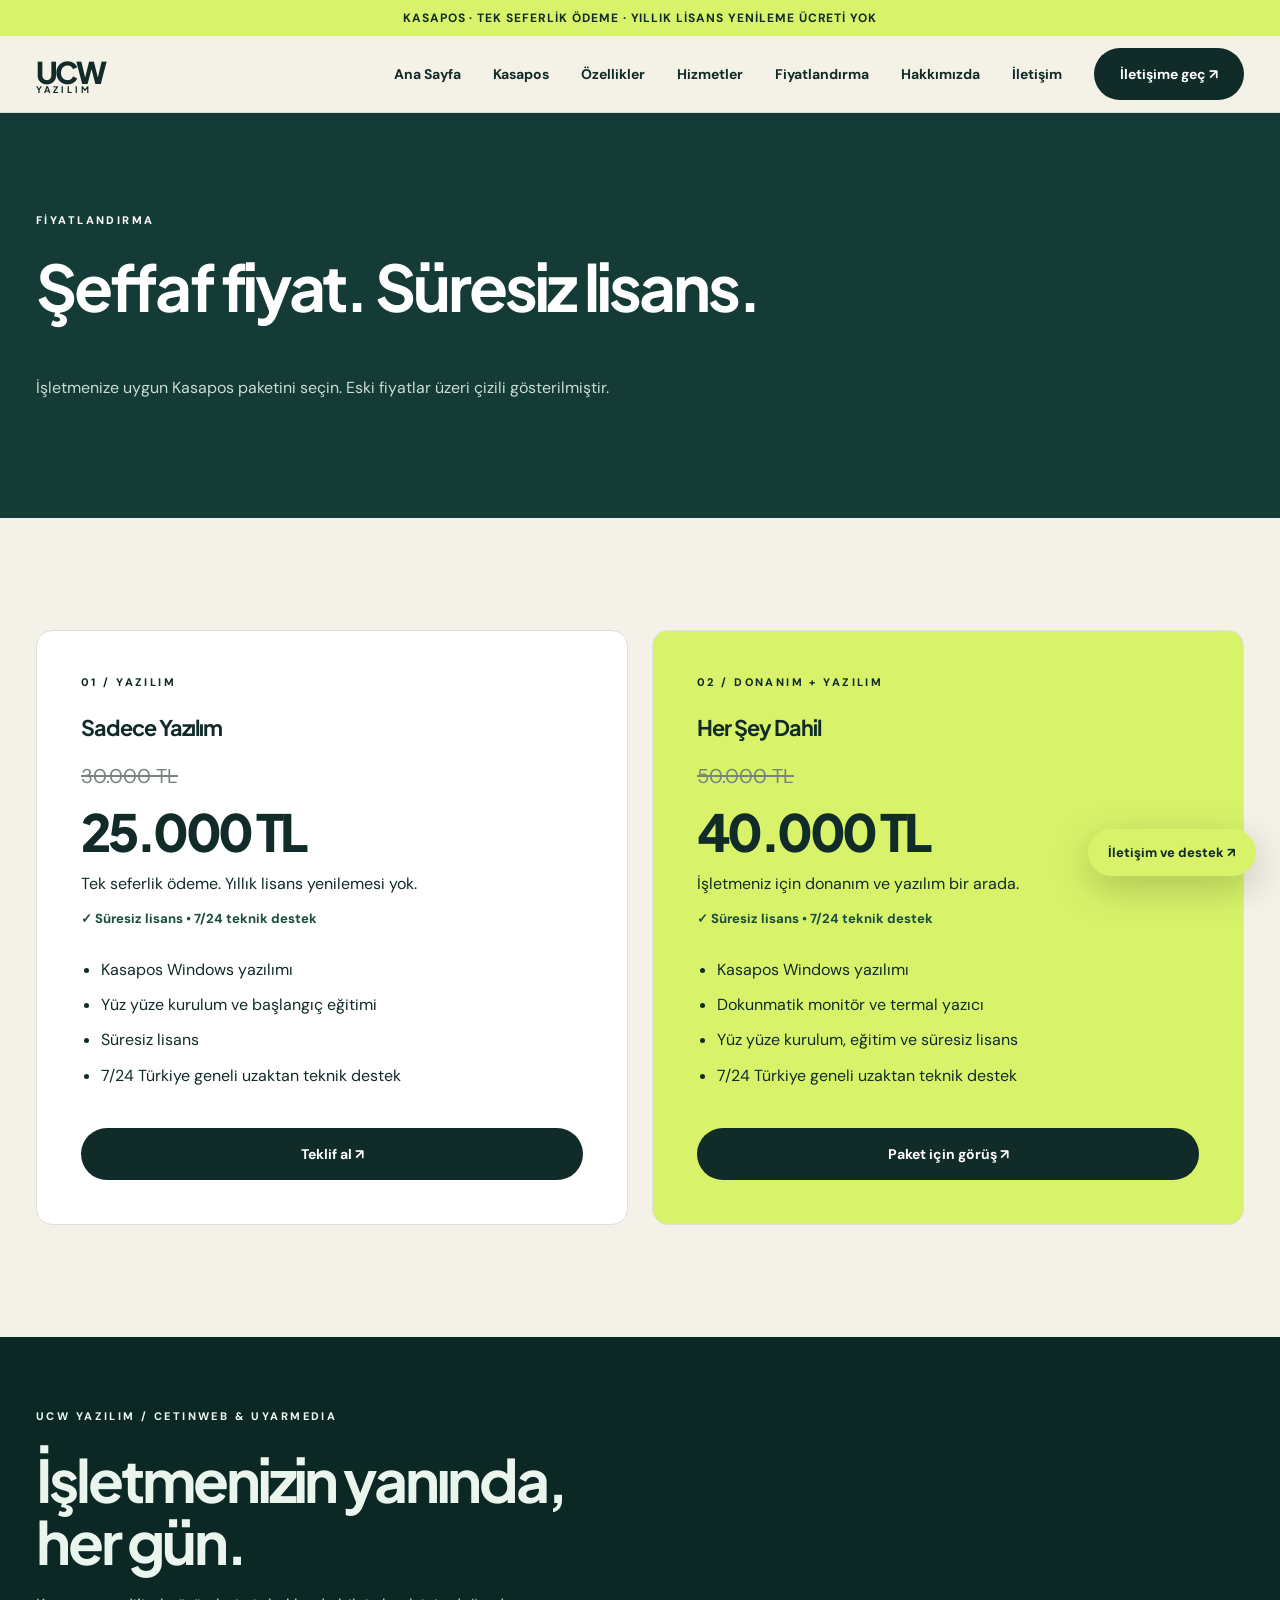
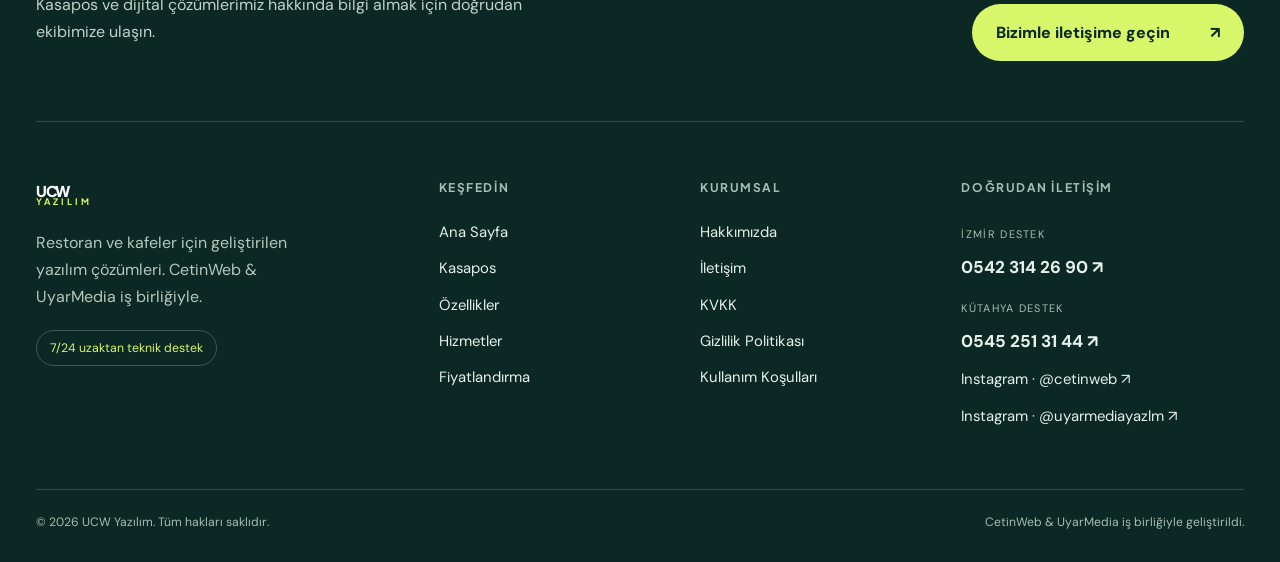
==== commit 156c9851: "Add files via upload" ====
--- a/fiyatlandirma.html
+++ b/fiyatlandirma.html
@@ -1 +1,3 @@
-<!doctype html><html lang="tr"><head><meta charset="utf-8"><meta name="viewport" content="width=device-width,initial-scale=1"><meta name="theme-color" content="#090813"><title>Kasapos Fiyatları 2026 | 25.000 TL ve 40.000 TL Paketler</title><link rel="icon" href="images/logo.svg"><link rel="stylesheet" href="style.css"><meta name="description" content="Kasapos fiyatları: sadece yazılım 25.000 TL, yazılım ve termal yazıcı dahil paket 40.000 TL. Tek seferlik ödeme, süresiz lisans."><meta name="robots" content="index, follow, max-image-preview:large"><link rel="canonical" href="https://ucwyazilim.com.tr/fiyatlandirma.html"><meta property="og:type" content="website"><meta property="og:locale" content="tr_TR"><meta property="og:site_name" content="UCW Yazılım"><meta property="og:title" content="Kasapos Fiyatları 2026 | 25.000 TL ve 40.000 TL Paketler"><meta property="og:description" content="Kasapos fiyatları: sadece yazılım 25.000 TL, yazılım ve termal yazıcı dahil paket 40.000 TL. Tek seferlik ödeme, süresiz lisans."><meta property="og:url" content="https://ucwyazilim.com.tr/fiyatlandirma.html"><meta property="og:image" content="https://ucwyazilim.com.tr/images/og-kasapos.svg"><meta name="twitter:card" content="summary_large_image"><meta name="twitter:title" content="Kasapos Fiyatları 2026 | 25.000 TL ve 40.000 TL Paketler"><meta name="twitter:description" content="Kasapos fiyatları: sadece yazılım 25.000 TL, yazılım ve termal yazıcı dahil paket 40.000 TL. Tek seferlik ödeme, süresiz lisans."><script type="application/ld+json">{"@context": "https://schema.org", "@graph": [{"@context": "https://schema.org", "@type": "Organization", "name": "UCW Yazılım", "url": "https://ucwyazilim.com.tr/", "logo": "https://ucwyazilim.com.tr/images/logo.svg", "sameAs": ["https://www.instagram.com/cetinweb/", "https://www.instagram.com/uyarmediayazlm/"], "contactPoint": [{"@type": "ContactPoint", "telephone": "+90-545-251-3144", "contactType": "sales and customer support", "areaServed": "TR", "availableLanguage": "Turkish"}, {"@type": "ContactPoint", "telephone": "+90-542-314-2690", "contactType": "sales and customer support", "areaServed": "TR", "availableLanguage": "Turkish"}]}, {"@type": "SoftwareApplication", "name": "Kasapos", "applicationCategory": "BusinessApplication", "operatingSystem": "Windows", "description": "Restoran, kafe ve paket servis işletmeleri için POS ve adisyon otomasyon programı.", "url": "https://ucwyazilim.com.tr/kasapos.html", "offers": [{"@type": "Offer", "name": "Sadece Yazılım", "price": "25000", "priceCurrency": "TRY", "availability": "https://schema.org/InStock", "url": "https://ucwyazilim.com.tr/fiyatlandirma.html"}, {"@type": "Offer", "name": "Her Şey Dahil Paket", "price": "40000", "priceCurrency": "TRY", "availability": "https://schema.org/InStock", "url": "https://ucwyazilim.com.tr/fiyatlandirma.html"}]}]}</script></head><body><div id="intro"><div class="intro-logo">UCW<span> YAZILIM</span></div><div class="loader"><i></i></div><small>İşletmenizin geleceğine hoş geldiniz</small></div><div class="cursor-glow" id="glow"></div><header><a class="brand" href="index.html"><img src="images/logo.svg" alt="UCW Yazılım"><span>UCW <small>YAZILIM</small></span></a><button class="menu" id="menu" aria-label="Menüyü aç">≡</button><nav id="nav"><a href="index.html">Ana Sayfa</a><a href="hakkimizda.html">Hakkımızda</a><div class="nav-products"><a class="nav-products-toggle" href="urunler.html" aria-haspopup="true">Ürünlerimiz <span aria-hidden="true">⌄</span></a><div class="nav-products-menu"><a href="kasapos.html">POS Programı (Kasapos)</a><a href="urunler.html#website">Website Tasarımı</a><a href="urunler.html#qr-menu">QR Menü</a><a href="urunler.html#sosyal-medya">Sosyal Medya Yönetimi</a></div></div><a href="kasapos.html">Kasapos</a><a href="ozellikler.html">Özellikler</a><a href="fiyatlandirma.html">Fiyatlandırma</a><a href="iletisim.html">İletişim</a></nav><a class="head-cta" href="https://wa.me/905452513144">Teklif Al ↗</a></header><main id="content"><section class="page-hero reveal"><div class="eyebrow">ŞEFFAF FİYATLANDIRMA</div><h1>Abonelik değil, <span class="gradient">sahiplik.</span></h1><p class="lead">25.000 TL Sadece Yazılım veya 40.000 TL Her Şey Dahil Paket paketini seçin. Tek seferlik ödeme, süresiz lisans.</p></section><section class="section reveal" id="paketler"><div class="eyebrow">KASAPOS LİSANS PAKETLERİ</div><h2 class="section-title">İşletmenize uygun <span class="gradient">paketi seçin.</span></h2><p class="section-desc">Her iki pakette de tek seferlik ödeme, süresiz yazılım lisansı, QR menü web sitesi hediyesi ve ilk yıl alan adı dahildir.</p><div class="pricing-grid"><article class="pricing-card"><span class="feature-tag">DİJİTAL PAKET</span><h3>Sadece Yazılım</h3><div class="price-discount"><span class="old-price">30.000 TL</span><div class="package-price">25.000 <small>TL</small></div></div><p>Kasapos Windows POS yazılımı</p><ul><li>Sınırsız (süresiz) lisans</li><li>Tüm Kasapos modülleri</li><li>İşletmeye özel HWID lisansı</li><li>QR menü web sitesi hediyesi</li><li>İlk yıl alan adı dahil</li><li>Kurulum ve başlangıç eğitimi</li></ul><a class="btn" href="https://wa.me/905452513144?text=Merhaba%2C%20Kasapos%2025.000%20TL%20Sadece%20Yaz%C4%B1l%C4%B1m%20paketini%20almak%20istiyorum." target="_blank" rel="noopener">Paketi Sor ↗</a></article><article class="pricing-card highlighted"><span class="feature-tag">HER ŞEY DAHİL</span><h3>Her Şey Dahil Paket</h3><div class="price-discount"><span class="old-price">50.000 TL</span><div class="package-price">40.000 <small>TL</small></div></div><p>Kasapos POS yazılımı, dokunmatik monitör, termal yazıcı, kurulum ve eğitim</p><ul><li>Sınırsız (süresiz) yazılım lisansı</li><li>Tüm Kasapos modülleri</li><li>İşletmeye özel HWID lisansı</li><li>Termal yazıcı dahil</li><li>Dokunmatik monitör dahil</li><li>Kurulum ve başlangıç eğitimi</li><li>QR menü web sitesi hediyesi</li><li>İlk yıl alan adı dahil</li></ul><a class="btn" href="https://wa.me/905452513144?text=Merhaba%2C%20Kasapos%2040.000%20TL%20Yaz%C4%B1l%C4%B1m%20ve%20Termal%20Yaz%C4%B1c%C4%B1%20paketini%20almak%20istiyorum." target="_blank" rel="noopener">Paketi Sor ↗</a></article></div><div class="support-strip"><div><strong>Android cihaz bağlantısı</strong><p>Kasapos Connect ile Android telefonunuzu kasa bilgisayarına bağlayabilirsiniz. Gelen aramaların otomatik algılanması cihaz modeline ve izinlere bağlıdır; uyumluluk kurulum öncesinde kontrol edilir.</p></div><div><strong>İzmir, Manisa, İstanbul ve Kütahya'da yüz yüze kurulum</strong><p>İzmir, Manisa, İstanbul ve Kütahya içindeki işletmeler için yerinde kurulum desteği.</p></div><div><strong>Türkiye genelinde 7/24 teknik destek</strong><p>Türkiye'nin her yerinden teknik destek için bize ulaşabilirsiniz.</p></div></div></section><section class="section faq"><div class="eyebrow">MERAK EDİLENLER</div><h2 class="section-title">Sıkça sorulan sorular.</h2><details><summary>Aylık ödeme var mı?</summary><p>Hayır. Sadece Yazılım 25.000 TL, Her Şey Dahil Paket 40.000 TL; her ikisi de tek seferlik ödemedir.</p></details><details><summary>Hangi bilgisayarlarda çalışır?</summary><p>Windows işletim sistemli bilgisayarlarda çalışır. Kurulum öncesi cihaz uygunluğu kontrol edilir.</p></details><details><summary>QR menü dahil mi?</summary><p>Evet, QR menü web sitesi hediye ve ilk yıl alan adı dahildir.</p></details><details><summary>Android arama bağlantısı tüm cihazlarda çalışır mı?</summary><p>Kasapos Connect ile Android telefona gelen aramaları bilgisayar ekranında görüntüleyebilir, numara ve kayıtlı müşteri bilgileriyle hızlıca sipariş açabilirsiniz. Otomatik arama algılama her Android cihazda garanti edilmez; uyumluluk ve izinler kontrol edilir. İzmir, Manisa, İstanbul ve Kütahya içinde yüz yüze kurulum, Türkiye genelinde 7/24 teknik destek sunulur.</p></details></section></main><footer><div class="footer-grid"><div><div class="foot-brand">UCW <span>YAZILIM</span></div><p>İşletmeler için güçlü, sade ve kalıcı yazılım çözümleri.</p></div><div><b>Keşfet</b><a href="urunler.html">Ürünlerimiz</a><a href="kasapos.html">Kasapos</a><a href="ozellikler.html">Özellikler</a><a href="fiyatlandirma.html">Fiyatlandırma</a></div><div><b>Yasal</b><a href="kvkk.html">KVKK Aydınlatma Metni</a><a href="gizlilik.html">Gizlilik Politikası</a><a href="kullanim.html">Kullanım Koşulları</a></div><div><b>İletişim</b><a href="https://wa.me/905452513144"><img class="social-icon" src="images/whatsapp.svg" alt=""> 0545 251 31 44 · Kütahya Destek</a><a href="https://wa.me/905423142690"><img class="social-icon" src="images/whatsapp.svg" alt=""> 0542 314 26 90 · İzmir Destek</a><a href="https://instagram.com/cetinweb"><img class="social-icon" src="images/instagram.svg" alt=""> Instagram · @cetinweb</a><a href="https://instagram.com/uyarmediayazlm"><img class="social-icon" src="images/instagram.svg" alt=""> Instagram · @uyarmediayazlm</a></div></div><div class="footer-service"><strong>Diğer Ürün ve Hizmetlerimiz · Cetinweb &amp; UyarMedia</strong><span>POS Programı · Website · QR Menü · Sosyal Medya Yönetimi</span><a href="https://cetinweb.com.tr/" target="_blank" rel="noopener noreferrer">Cetinweb hizmetlerini incele ↗</a></div><div class="foot-bottom">© <span id="year"></span> Tüm Hakları Saklıdır. <strong>UCW Yazılım · Cetinweb · Uyarmedia</strong></div></footer><div class="float-contact"><a href="https://wa.me/905452513144" target="_blank"><img src="images/whatsapp.svg" alt=""> <span>Kütahya Destek</span></a><a href="https://wa.me/905423142690" target="_blank"><img src="images/whatsapp.svg" alt=""> <span>İzmir Destek</span></a></div><script src="script.js"></script></body></html>
+<!DOCTYPE html>
+
+<html lang="tr"><head><meta charset="utf-8"/><meta content="width=device-width,initial-scale=1" name="viewport"/><meta content="#143b35" name="theme-color"/><title>Şeffaf fiyat. Süresiz lisans. | UCW Yazılım</title><meta content="İşletmenize uygun Kasapos paketini seçin. Eski fiyatlar üzeri çizili gösterilmiştir." name="description"/><link href="style.css" rel="stylesheet"/><link href="/favicon.ico" rel="icon" type="image/x-icon"/><link href="/favicon.png" rel="icon" type="image/png"/><link href="/apple-touch-icon.png" rel="apple-touch-icon" type="image/png"/><link href="https://ucwyazilim.com.tr/fiyatlandirma.html" rel="canonical"/><meta content="website" property="og:type"/><meta content="tr_TR" property="og:locale"/><meta content="UCW Yazılım" property="og:site_name"/><meta content="Şeffaf fiyat. Süresiz lisans. | UCW Yazılım" property="og:title"/><meta content="İşletmenize uygun Kasapos paketini seçin. Eski fiyatlar üzeri çizili gösterilmiştir." property="og:description"/><meta content="https://ucwyazilim.com.tr/fiyatlandirma.html" property="og:url"/><meta content="https://ucwyazilim.com.tr/assets/satis-ekrani.jpg" property="og:image"/><meta content="summary_large_image" name="twitter:card"/></head><body><div class="announcement">KASAPOS · TEK SEFERLİK ÖDEME · YILLIK LİSANS YENİLEME ÜCRETİ YOK</div><header class="nav"><div class="wrap nav-inner"><a class="brand" href="index.html">UCW<small>YAZILIM</small></a><nav class="links" id="main-nav"><a href="index.html">Ana Sayfa</a><a href="kasapos.html">Kasapos</a><a href="ozellikler.html">Özellikler</a><a href="urunler.html">Hizmetler</a><a href="fiyatlandirma.html">Fiyatlandırma</a><a href="hakkimizda.html">Hakkımızda</a><a href="iletisim.html">İletişim</a><a class="btn btn-dark" href="iletisim.html">İletişime geç ↗</a></nav><button aria-controls="main-nav" aria-expanded="false" aria-label="Menüyü aç" class="hamb"><span></span><span></span><span></span></button></div></header><main><section class="page-hero"><div class="wrap"><span class="eyebrow">FİYATLANDIRMA</span><h1>Şeffaf fiyat. Süresiz lisans.</h1><p>İşletmenize uygun Kasapos paketini seçin. Eski fiyatlar üzeri çizili gösterilmiştir.</p></div></section><section class="section"><div class="wrap"><div class="prices"><article class="price reveal"><span class="eyebrow">01 / YAZILIM</span><h3>Sadece Yazılım</h3><div class="old">30.000 TL</div><div class="now">25.000 TL</div><p>Tek seferlik ödeme. Yıllık lisans yenilemesi yok.</p><div class="v11-support-tag">✓  Süresiz lisans  •  7/24 teknik destek</div><ul><li>Kasapos Windows yazılımı</li><li>Yüz yüze kurulum ve başlangıç eğitimi</li><li>Süresiz lisans</li><li>7/24 Türkiye geneli uzaktan teknik destek</li></ul><a class="btn btn-dark" href="https://wa.me/905452513144?text=Kasapos%20yazilim%20paketi%20hakkinda%20bilgi%20almak%20istiyorum">Teklif al ↗</a></article><article class="price featured reveal"><span class="eyebrow">02 / DONANIM + YAZILIM</span><h3>Her Şey Dahil</h3><div class="old">50.000 TL</div><div class="now">40.000 TL</div><p>İşletmeniz için donanım ve yazılım bir arada.</p><div class="v11-support-tag">✓  Süresiz lisans  •  7/24 teknik destek</div><ul><li>Kasapos Windows yazılımı</li><li>Dokunmatik monitör ve termal yazıcı</li><li>Yüz yüze kurulum, eğitim ve süresiz lisans</li><li>7/24 Türkiye geneli uzaktan teknik destek</li></ul><a class="btn btn-dark" href="https://wa.me/905452513144?text=Kasapos%20her%20sey%20dahil%20paket%20hakkinda%20bilgi%20almak%20istiyorum">Paket için görüş ↗</a></article></div></div></section></main><footer class="footer v11-footer"><div class="wrap"><div class="v11-footer-top"><div><span class="eyebrow">UCW YAZILIM / CETINWEB &amp; UYARMEDIA</span><h2>İşletmenizin yanında,<br/>her gün.</h2><p>Kasapos ve dijital çözümlerimiz hakkında bilgi almak için doğrudan ekibimize ulaşın.</p></div><a class="v11-footer-cta" href="iletisim.html">Bizimle iletişime geçin <span>↗</span></a></div><div class="v11-footer-grid"><div class="v11-footer-brand"><a class="brand" href="index.html">UCW<small>YAZILIM</small></a><p>Restoran ve kafeler için geliştirilen yazılım çözümleri. CetinWeb &amp; UyarMedia iş birliğiyle.</p><span class="v11-footer-pill">7/24 uzaktan teknik destek</span></div><div><h3>Keşfedin</h3><a href="index.html">Ana Sayfa</a><a href="kasapos.html">Kasapos</a><a href="ozellikler.html">Özellikler</a><a href="urunler.html">Hizmetler</a><a href="fiyatlandirma.html">Fiyatlandırma</a></div><div><h3>Kurumsal</h3><a href="hakkimizda.html">Hakkımızda</a><a href="iletisim.html">İletişim</a><a href="kvkk.html">KVKK</a><a href="gizlilik.html">Gizlilik Politikası</a><a href="kullanim.html">Kullanım Koşulları</a></div><div><h3>Doğrudan iletişim</h3><span class="v11-contact-label">İZMİR DESTEK</span><a class="v11-phone" href="tel:+905423142690">0542 314 26 90 ↗</a><span class="v11-contact-label">KÜTAHYA DESTEK</span><a class="v11-phone" href="tel:+905452513144">0545 251 31 44 ↗</a><a href="https://instagram.com/cetinweb" rel="noopener" target="_blank">Instagram · @cetinweb ↗</a><a href="https://instagram.com/uyarmediayazlm" rel="noopener" target="_blank">Instagram · @uyarmediayazlm ↗</a></div></div><div class="v11-footer-bottom"><span>© 2026 UCW Yazılım. Tüm hakları saklıdır.</span><span>CetinWeb &amp; UyarMedia iş birliğiyle geliştirildi.</span></div></div></footer><a aria-label="İletişim ve sosyal medya hesaplarımız" class="wa-float" href="iletisim.html">İletişim ve destek ↗</a><script src="script.js"></script></body></html>
--- a/style.css
+++ b/style.css
@@ -1,42 +1,63 @@
-@import url('https://fonts.googleapis.com/css2?family=DM+Sans:wght@400;500;600;700;800&family=Manrope:wght@400;500;600;700;800&display=swap');:root{--bg:#080811;--panel:#111123;--line:#ffffff1b;--text:#f5f3ff;--muted:#a6a4bc;--accent:#a678ff}*{box-sizing:border-box}html{scroll-behavior:smooth}body{margin:0;background:var(--bg);color:var(--text);font-family:Manrope,Arial,sans-serif;overflow-x:hidden}body:before{content:'';position:fixed;inset:0;pointer-events:none;background:radial-gradient(ellipse at 80% 0%,#6426b52e,transparent 45%),radial-gradient(ellipse at 0% 75%,#5423a21c,transparent 48%);z-index:-1}a{color:inherit;text-decoration:none}header{height:78px;display:flex;align-items:center;justify-content:space-between;padding:0 max(5vw,20px);border-bottom:1px solid var(--line);background:#090914d9;backdrop-filter:blur(22px);position:sticky;top:0;z-index:50}.brand{display:flex;align-items:center;gap:10px;font-size:24px;font-weight:800;letter-spacing:-1.5px}.brand img{width:43px}.brand small{font-size:10px;letter-spacing:4px;display:block;margin-top:-5px}nav{display:flex;gap:24px}nav a{font-size:12px;font-weight:700;color:#c9c7d8;transition:.25s}nav a:hover,nav a.active{color:#c18fff}.head-cta,.btn{background:linear-gradient(120deg,#8c48f5,#c28dff);border:1px solid #d2aaff;color:white;border-radius:12px;padding:13px 20px;font-size:13px;font-weight:800;box-shadow:0 8px 36px #893cf74b;display:inline-flex;align-items:center;justify-content:center;transition:.3s}.btn:hover,.head-cta:hover{transform:translateY(-4px);box-shadow:0 14px 45px #9c57fa8a}.btn.secondary{background:#ffffff0b;box-shadow:none;border-color:#a678ff77}.menu{display:none}.hero{min-height:660px;display:grid;grid-template-columns:1.05fr .95fr;align-items:center;gap:45px;max-width:1300px;margin:auto;padding:75px 30px 100px}.eyebrow{color:#c9a4ff;text-transform:uppercase;letter-spacing:3px;font-size:11px;font-weight:800}.hero h1,.page-hero h1{font-size:clamp(46px,6vw,86px);line-height:1.06;letter-spacing:-5px;margin:20px 0}.gradient{background:linear-gradient(100deg,#fff,#bb8cff,#7d43e8);-webkit-background-clip:text;background-clip:text;color:transparent}.lead{font-size:16px;line-height:1.9;color:var(--muted);max-width:610px}.actions{display:flex;gap:14px;flex-wrap:wrap;margin-top:28px}.hero-visual{position:relative;animation:float 6s ease-in-out infinite}.monitor{border:12px solid #202033;border-radius:22px;background:#0d1221;box-shadow:0 0 90px #9c4cff35,0 35px 90px #000a;transform:perspective(900px) rotateY(-7deg) rotateX(3deg);overflow:hidden}.screen-top{padding:17px;background:#12162a;display:flex;justify-content:space-between;font-weight:800;color:#c49aff}.screen-body{display:grid;grid-template-columns:100px 1fr;min-height:320px}.screen-side{background:#0b1020;padding:20px 9px;font-size:10px;line-height:3;color:#9c9fb9}.screen-side b{color:#bd8bff}.tables{padding:20px;display:grid;grid-template-columns:repeat(3,1fr);gap:10px}.table-tile{border:1px solid #ffffff17;border-radius:10px;background:#151d2e;padding:16px 7px;text-align:center;font-size:12px}.table-tile strong{display:block;margin-bottom:8px}.table-tile.busy{background:#57274466}.table-tile em{font-size:10px;color:#c6a4ff}.monitor-stand{width:40%;height:60px;background:linear-gradient(#343147,#12121d);margin:auto;clip-path:polygon(40% 0,60% 0,70% 75%,100% 90%,100% 100%,0 100%,0 90%,30% 75%)}.section{max-width:1260px;margin:auto;padding:95px 30px}.section-title{font-size:clamp(34px,4vw,55px);letter-spacing:-2.5px;margin:10px 0 18px}.section-desc{color:var(--muted);line-height:1.8;max-width:670px}.grid{display:grid;grid-template-columns:repeat(3,1fr);gap:18px;margin-top:35px}.card{background:linear-gradient(145deg,#191529,#0f101c);border:1px solid var(--line);border-radius:22px;padding:30px;transition:.35s;position:relative;overflow:hidden}.card:hover{transform:translateY(-8px);border-color:#a46bff88;box-shadow:0 20px 65px #6d35bc20}.card .icon{font-size:29px;margin-bottom:20px}.card h3{font-size:19px;margin:0 0 10px}.card p,.card li{font-size:13px;line-height:1.9;color:var(--muted)}.card ul{padding-left:18px}.stats{display:grid;grid-template-columns:repeat(4,1fr);gap:15px}.stat{text-align:center;padding:25px;border:1px solid var(--line);border-radius:18px;background:#ffffff06}.stat strong{font-size:29px;color:#bd8dff;display:block}.stat span{font-size:12px;color:var(--muted)}.banner{border:1px solid #9d6af86e;border-radius:28px;padding:45px;background:linear-gradient(110deg,#331d56,#111120 65%);display:flex;align-items:center;justify-content:space-between;gap:30px}.banner h2{font-size:40px;letter-spacing:-2px;margin:10px 0}.price{font-size:clamp(52px,7vw,94px);font-weight:800;letter-spacing:-5px;color:#c79aff}.page-hero{max-width:1240px;margin:auto;padding:100px 30px 55px}.page-hero h1{max-width:900px}.list-block{border-bottom:1px solid var(--line);padding:20px 0;color:#d9d6e5}.faq details{background:#151323;border:1px solid var(--line);border-radius:14px;padding:20px;margin-bottom:12px}.faq summary{cursor:pointer;font-weight:800}.faq p{color:var(--muted)}footer{border-top:1px solid var(--line);background:#0c0b16;margin-top:70px;padding:65px 5vw 25px}.footer-grid{max-width:1300px;margin:auto;display:grid;grid-template-columns:2fr 1fr 1fr 1.5fr;gap:35px}.footer-grid>div{display:flex;flex-direction:column;gap:12px}.footer-grid a,.footer-grid p{font-size:12px;color:var(--muted);line-height:1.8}.footer-grid a:hover{color:#c89bff}.foot-brand{font-size:35px;font-weight:800;letter-spacing:-2px}.foot-brand span{font-size:12px;letter-spacing:4px}.foot-bottom{max-width:1300px;margin:45px auto 0;padding-top:20px;border-top:1px solid var(--line);font-size:11px;color:#aaa7bd;display:flex;gap:12px;justify-content:space-between}.float-contact{position:fixed;right:22px;bottom:22px;display:flex;flex-direction:column;gap:10px;z-index:45}.float-contact a{border:1px solid #64e9a6;background:#073b29e8;padding:12px 17px;border-radius:30px;font-size:12px;font-weight:800;box-shadow:0 8px 25px #0008}.reveal{opacity:0;transform:translateY(32px);transition:opacity .8s,transform .8s}.reveal.visible{opacity:1;transform:none}#intro{position:fixed;inset:0;background:#080811;z-index:100;display:flex;flex-direction:column;justify-content:center;align-items:center;gap:25px;transition:opacity .5s,visibility .5s}#intro.done{opacity:0;visibility:hidden}.intro-logo{font-size:clamp(36px,7vw,70px);font-weight:800;letter-spacing:-4px}.intro-logo span{font-size:15px;letter-spacing:7px;color:#bb8aff}.loader{width:180px;height:3px;background:#29223c;border-radius:9px;overflow:hidden}.loader i{display:block;width:100%;height:100%;background:#b781ff;animation:load .9s ease-out forwards}#intro small{color:#aaa0c2}.cursor-glow{pointer-events:none;position:fixed;width:350px;height:350px;border-radius:50%;background:radial-gradient(circle,#9b5bff10,transparent 70%);transform:translate(-50%,-50%);z-index:0}@keyframes load{from{transform:translateX(-100%)}to{transform:translateX(0)}}@keyframes float{50%{transform:translateY(-14px)}}@media(max-width:900px){nav{display:none;position:absolute;top:78px;left:0;right:0;background:#100e20;padding:25px;flex-direction:column}nav.open{display:flex}.menu{display:block;background:none;color:white;border:0;font-size:24px}.head-cta{display:none}.hero{grid-template-columns:1fr;padding-top:65px}.grid{grid-template-columns:repeat(2,1fr)}.footer-grid{grid-template-columns:repeat(2,1fr)}}@media(max-width:600px){.hero h1,.page-hero h1{letter-spacing:-3px}.grid,.stats,.footer-grid{grid-template-columns:1fr}.banner{flex-direction:column;align-items:flex-start}.screen-body{grid-template-columns:75px 1fr}.tables{gap:5px;padding:8px}.table-tile{padding:12px 3px;font-size:10px}.foot-bottom{display:block;line-height:2}.float-contact a span{display:none}.section{padding:65px 20px}.hero{padding-left:20px;padding-right:20px}}
+@import url('https://fonts.googleapis.com/css2?family=DM+Sans:wght@400;500;600;700&family=Plus+Jakarta+Sans:wght@400;500;600;700;800&display=swap');
+:root{--ink:#112b29;--forest:#143b35;--lime:#d8f36a;--cream:#f4f1e8;--line:#d9ddd3;--muted:#5c6d68}*{box-sizing:border-box}html{scroll-behavior:smooth}body{margin:0;color:var(--ink);background:var(--cream);font-family:'DM Sans',sans-serif;font-size:16px}h1,h2,h3,p{margin-top:0}h1,h2,h3{font-family:'Plus Jakarta Sans',sans-serif;letter-spacing:-.045em}h1{font-size:clamp(2.6rem,5vw,5.6rem);line-height:1.07;font-weight:700}h2{font-size:clamp(2rem,3.6vw,4rem);line-height:1.14;font-weight:700}h3{font-size:1.35rem}a{color:inherit;text-decoration:none}button{font:inherit}img{max-width:100%;display:block}.wrap{width:min(1240px,calc(100% - 72px));margin:auto}.announcement{background:var(--lime);text-align:center;font-size:12px;font-weight:700;letter-spacing:.08em;padding:10px}.nav{position:sticky;top:0;z-index:30;background:rgba(244,241,232,.96);backdrop-filter:blur(16px);border-bottom:1px solid #d9ded5}.nav-inner{height:76px;display:flex;align-items:center;justify-content:space-between;gap:25px}.brand{font-size:30px;font-family:'Plus Jakarta Sans';font-weight:800;letter-spacing:-.085em}.brand small{display:block;font-size:9px;letter-spacing:.34em;font-weight:700;margin-top:-7px}.links{display:flex;align-items:center;gap:32px;font-size:14px;font-weight:700}.links a:hover{opacity:.55}.btn{display:inline-flex;align-items:center;justify-content:center;gap:12px;border-radius:100px;padding:16px 25px;font-weight:700;font-size:14px;transition:transform .25s,background .25s;cursor:pointer;border:1px solid transparent}.btn:hover{transform:translateY(-3px)}.btn-dark{background:var(--ink);color:white}.btn-lime{background:var(--lime);color:var(--ink)}.btn-outline{border-color:currentColor}.hamb{display:none;border:0;background:none;font-size:28px}.hero{background:var(--forest);color:white;overflow:hidden}.hero-grid{min-height:690px;display:grid;grid-template-columns:.9fr 1.1fr;align-items:center;gap:30px}.eyebrow{text-transform:uppercase;font-weight:800;font-size:11px;letter-spacing:.22em;display:block;margin-bottom:25px}.hero h1{max-width:650px}.hero h1 em{font-style:normal;color:var(--lime)}.hero p{max-width:480px;color:#d0dfd7;line-height:1.8;font-size:17px}.actions{display:flex;gap:12px;flex-wrap:wrap;margin-top:34px}.hero-visual{position:relative;min-height:540px;display:flex;align-items:center;justify-content:center;perspective:900px}.hero-visual:before{content:'';position:absolute;width:600px;height:600px;border:1px solid #ffffff24;border-radius:50%;box-shadow:0 0 0 70px #ffffff08,0 0 0 145px #ffffff06;animation:orbit 16s linear infinite}.hero-visual .main-shot{width:94%;border:10px solid #182d2a;border-radius:18px;box-shadow:0 40px 90px #071b1a99;transform:rotate(-5deg) translateY(0);animation:float 7s ease-in-out infinite;position:relative;z-index:2}.floating-tag{position:absolute;z-index:3;background:var(--lime);color:var(--ink);font-weight:800;border-radius:12px;padding:16px 20px;box-shadow:0 12px 35px #0a211d55}.tag-a{top:18%;right:0;animation:float 5s ease-in-out infinite}.tag-b{bottom:12%;left:0;background:white;animation:float 6s ease-in-out infinite reverse}.strip{background:var(--lime);overflow:hidden;white-space:nowrap;padding:19px 0;font-size:15px;font-weight:800;letter-spacing:.05em}.ticker{display:inline-block;animation:marquee 30s linear infinite}.ticker span{margin:0 38px}.section{padding:112px 0}.section-heading{display:flex;align-items:end;justify-content:space-between;gap:30px;margin-bottom:44px}.section-heading p{max-width:420px;line-height:1.8;color:var(--muted)}.split{display:grid;grid-template-columns:1fr 1fr;gap:80px;align-items:center}.photo-frame{position:relative;overflow:hidden;border-radius:12px;background:#dde2dc;min-height:430px}.photo-frame img{width:100%;height:100%;object-fit:cover;transition:transform .7s}.photo-frame:hover img{transform:scale(1.045)}.photo-frame .label{position:absolute;bottom:20px;left:20px;background:var(--lime);padding:13px 18px;border-radius:8px;font-weight:800;font-size:13px}.intro-copy p,.feature-copy p{line-height:1.9;color:var(--muted)}.feature-dark{background:#102a27;color:white}.feature-dark .section-heading p{color:#c6d2ce}.feature-tabs{display:flex;gap:10px;flex-wrap:wrap;margin-bottom:30px}.tab{background:transparent;border:1px solid #ffffff50;color:white;padding:12px 19px;border-radius:50px;cursor:pointer;transition:.2s}.tab.active,.tab:hover{background:var(--lime);color:var(--ink);border-color:var(--lime)}.product-stage{border-radius:16px;background:#28433f;padding:45px;position:relative;overflow:hidden}.product-stage img{border-radius:12px;box-shadow:0 30px 60px #0007;width:min(100%,980px);margin:auto;transition:opacity .35s,transform .45s}.product-stage.switching img{opacity:.2;transform:translateY(15px)}.product-caption{margin-top:23px;color:#dbe6df;display:flex;justify-content:space-between;gap:15px}.product-caption strong{color:var(--lime)}.benefits{display:grid;grid-template-columns:repeat(3,1fr);gap:1px;background:#d3d9d0;border:1px solid #d3d9d0}.benefit{background:var(--cream);padding:36px;min-height:260px}.benefit .num{color:#7b8c81;font-size:12px;letter-spacing:.15em}.benefit h3{margin-top:65px}.benefit p{color:var(--muted);line-height:1.7;font-size:14px}.prices{display:grid;grid-template-columns:1fr 1fr;gap:24px}.price{background:white;border-radius:16px;padding:44px;border:1px solid #dce2d8}.price.featured{background:var(--lime)}.price .old{text-decoration:line-through;color:#78857e;font-size:20px}.price .now{font-family:'Plus Jakarta Sans';font-size:clamp(2.5rem,4vw,4rem);font-weight:800;letter-spacing:-.07em;margin:10px 0}.price ul{padding-left:20px;line-height:2.2;margin:25px 0 35px}.price .btn{width:100%}.support{background:#e3e9df}.support-grid{display:grid;grid-template-columns:1fr 1fr;gap:20px}.support-card{background:white;padding:34px;border-radius:14px}.support-card h3{font-size:2rem}.support-card p{color:var(--muted)}.footer{background:#0e2421;color:white;padding:65px 0 25px}.footer-grid{display:flex;justify-content:space-between;gap:35px;flex-wrap:wrap}.footer a{color:#d9e4dc}.footer-bottom{border-top:1px solid #ffffff2a;margin-top:55px;padding-top:20px;color:#a8b9af;font-size:12px}.reveal{opacity:0;transform:translateY(34px);transition:opacity .8s,transform .8s}.reveal.visible{opacity:1;transform:translateY(0)}.page-hero{background:var(--forest);color:white;padding:100px 0}.page-hero p{max-width:650px;color:#cbdad2;line-height:1.8}.page-hero h1{max-width:850px}.copy{max-width:850px;margin:auto;line-height:1.9}.copy p{color:var(--muted)}.wa-float{position:fixed;right:24px;bottom:24px;background:var(--lime);color:var(--ink);padding:15px 20px;border-radius:50px;font-size:13px;font-weight:800;z-index:50;box-shadow:0 12px 40px #0003}@keyframes float{0%,100%{transform:translateY(0) rotate(-3deg)}50%{transform:translateY(-17px) rotate(-1deg)}}@keyframes orbit{to{transform:rotate(360deg)}}@keyframes marquee{to{transform:translateX(-50%)}}@media(max-width:850px){.wrap{width:min(100% - 34px,1240px)}.links{display:none;position:absolute;top:76px;left:0;right:0;background:var(--cream);padding:26px;flex-direction:column;align-items:stretch;box-shadow:0 12px 20px #0002}.links.open{display:flex}.hamb{display:block}.hero-grid,.split{grid-template-columns:1fr}.hero-grid{padding:65px 0 30px}.hero-visual{min-height:370px}.hero-visual:before{width:360px;height:360px}.tag-a{right:0;top:8%}.tag-b{bottom:7%}.section{padding:72px 0}.section-heading{display:block}.benefits{grid-template-columns:1fr}.benefit{min-height:190px}.benefit h3{margin-top:30px}.prices,.support-grid{grid-template-columns:1fr}.product-stage{padding:14px}.product-caption{display:block}.photo-frame{min-height:260px}.footer-grid{display:block}.footer-grid>div{margin-bottom:30px}}@media(prefers-reduced-motion:reduce){*,*:before,*:after{animation:none!important;transition:none!important}.reveal{opacity:1;transform:none}}
+/* V7: richer editorial modules and mobile navigation */
+.feature-experience{background:#e8eee7;color:#112a27}.feature-intro{max-width:790px;margin-bottom:46px}.feature-intro h2,.services-heading h2{font-size:clamp(2.4rem,5vw,5rem);line-height:1.08;letter-spacing:-.055em;margin:15px 0 20px}.feature-intro h2 i,.services-heading h2 em{font-style:normal;color:#557d68}.feature-intro p,.services-heading p{max-width:610px;line-height:1.8;color:#5c6b63}.feature-showcase{display:grid;grid-template-columns:1.1fr .9fr;gap:45px;align-items:start}.feature-visual{background:#112e2a;border-radius:18px;padding:20px;position:sticky;top:100px;overflow:hidden;box-shadow:0 20px 65px #0e302122}.feature-visual-top{display:flex;justify-content:space-between;gap:15px;font-size:10px;font-weight:800;letter-spacing:.13em;color:#c8e4d4;margin-bottom:20px}.feature-visual img{width:100%;border-radius:8px;box-shadow:0 20px 40px #0005}.feature-visual-foot{color:white;font-size:15px;font-weight:700;display:flex;justify-content:space-between;margin-top:22px}.feature-accordion{border-top:1px solid #b7c7bd}.feature-detail{border-bottom:1px solid #b7c7bd}.feature-detail summary{list-style:none;display:grid;grid-template-columns:40px 1fr 28px;gap:12px;align-items:center;padding:24px 4px;cursor:pointer;font-size:clamp(1.15rem,1.8vw,1.55rem);font-weight:750;letter-spacing:-.035em;transition:color .2s}.feature-detail summary::-webkit-details-marker{display:none}.feature-detail summary:hover{color:#477f5f}.feature-no{font-size:11px;font-weight:700;letter-spacing:.1em;color:#6d8d7a}.feature-plus{font-size:24px;font-weight:400;transition:transform .25s}.feature-detail[open] .feature-plus{transform:rotate(45deg)}.feature-detail-body{padding:0 30px 28px 52px;animation:detailIn .35s ease}.feature-detail-body p{color:#465f54;line-height:1.75;margin:0 0 12px}.feature-detail-body small{font-size:11px;font-weight:800;letter-spacing:.07em;color:#24735c}.feature-footer{margin-top:35px}.feature-footer a{font-weight:800;border-bottom:1px solid currentColor;padding-bottom:6px}.feature-footer a span{margin-left:15px}.services-editorial{background:#122923;color:#f4f6f0}.services-heading{margin-bottom:44px}.services-heading h2 em{color:#a5d2ae}.services-heading p{color:#afc2b6}.service-editorial-grid{display:grid;grid-template-columns:1.2fr .8fr;grid-template-rows:360px 360px;gap:16px}.service-tile{position:relative;overflow:hidden;border-radius:14px;padding:30px;display:flex;flex-direction:column;justify-content:space-between;isolation:isolate;transition:transform .4s,box-shadow .4s}.service-tile:hover{transform:translateY(-7px);box-shadow:0 20px 45px #0003}.service-tile .tile-top{position:relative;z-index:3;display:flex;justify-content:space-between;gap:10px;font-size:11px;letter-spacing:.12em;font-weight:800}.service-tile .tile-top b{font-size:21px}.tile-copy{position:relative;z-index:3;max-width:360px}.tile-copy h3{font-size:clamp(1.8rem,3vw,3rem);letter-spacing:-.055em;line-height:1.07;margin:0 0 14px}.tile-copy p{max-width:300px;line-height:1.6;font-size:14px}.tile-primary{grid-row:span 2;background:#b9d2bf;color:#112a24}.tile-primary .tile-copy{margin-top:auto;margin-bottom:30px}.tile-primary img{width:90%;position:absolute;right:-18%;top:12%;transform:rotate(-8deg);border-radius:8px;box-shadow:0 30px 60px #14302c55;transition:transform .6s}.tile-primary:hover img{transform:rotate(-4deg) translateX(-12px)}.tile-web{background:#dce4d9;color:#1d3029}.tile-qr{background:#d4f078;color:#1d3029}.tile-social{background:#efdfcb;color:#1d3029}.tile-art{position:absolute;right:24px;bottom:-32px;font-size:160px;letter-spacing:-.1em;font-weight:900;line-height:1;opacity:.18;transition:transform .5s}.tile-art-web span{color:#297e56}.tile-qr .tile-art{font-size:200px}.service-tile:hover .tile-art{transform:rotate(-8deg) scale(1.08)}.services-bottom{border-top:1px solid #ffffff38;margin-top:35px;padding-top:24px;display:flex;justify-content:space-between;gap:20px;flex-wrap:wrap}.services-bottom a{font-weight:800;color:#c9efb0}.social-grid{display:grid;grid-template-columns:1fr 1fr;gap:18px}.social-tile{background:#fff;border:1px solid #dbe1d9;border-radius:14px;padding:28px;display:flex;align-items:center;gap:20px;transition:transform .3s,box-shadow .3s}.social-tile:hover{transform:translateY(-5px);box-shadow:0 15px 35px #102a2115}.social-icon{width:60px;height:60px;border-radius:16px;background:#e9e4ec;display:grid;place-items:center;font-size:42px;color:#813b82}.social-tile span:nth-child(2){display:grid;gap:7px;flex:1}.social-tile small{font-size:10px;letter-spacing:.12em;color:#738078}.social-tile strong{font-size:22px}.social-tile b{font-size:24px}.contact-direct{display:flex;flex-wrap:wrap;gap:20px;margin-top:30px}.contact-direct a{border-bottom:1px solid #617b70;padding-bottom:9px;font-weight:700}.hamb{width:48px;height:48px;display:none;align-items:center;justify-content:center;flex-direction:column;gap:6px;background:transparent;border:1px solid #9eb3a7;border-radius:12px;cursor:pointer;z-index:102}.hamb span{width:22px;height:2px;background:#142c26;display:block;transition:transform .4s,opacity .3s}.hamb[aria-expanded="true"] span:first-child{transform:translateY(8px) rotate(45deg)}.hamb[aria-expanded="true"] span:nth-child(2){opacity:0}.hamb[aria-expanded="true"] span:last-child{transform:translateY(-8px) rotate(-45deg)}@keyframes detailIn{from{opacity:0;transform:translateY(-8px)}to{opacity:1;transform:translateY(0)}}
+@media(max-width:850px){.hamb{display:flex}.nav{position:relative;z-index:101}.links{display:flex!important;position:fixed;top:0;left:0;right:0;bottom:0;height:100dvh;background:#eaf0e7;padding:110px 7vw 55px;flex-direction:column;align-items:stretch;justify-content:flex-start;gap:0;overflow-y:auto;opacity:0;visibility:hidden;pointer-events:none;transform:translateY(-25px);transition:opacity .35s,transform .45s,visibility .35s;box-shadow:none;z-index:100}.links.open{opacity:1;visibility:visible;pointer-events:auto;transform:translateY(0)}.links>a:not(.btn){display:block;padding:13px 0;border-bottom:1px solid #c7d6c8;font-size:clamp(1.3rem,5vw,2rem);font-weight:800;letter-spacing:-.04em;transform:translateY(20px);opacity:0;transition:transform .5s,opacity .5s}.links.open>a:not(.btn){transform:translateY(0);opacity:1}.links.open>a:nth-child(1){transition-delay:.05s}.links.open>a:nth-child(2){transition-delay:.09s}.links.open>a:nth-child(3){transition-delay:.13s}.links.open>a:nth-child(4){transition-delay:.17s}.links.open>a:nth-child(5){transition-delay:.21s}.links.open>a:nth-child(6){transition-delay:.25s}.links.open>a:nth-child(7){transition-delay:.29s}.links .btn{margin-top:22px;text-align:center;padding:16px}.menu-open{overflow:hidden}.feature-showcase{grid-template-columns:1fr}.feature-visual{position:relative;top:auto}.feature-detail summary{padding:20px 0}.service-editorial-grid{grid-template-columns:1fr;grid-template-rows:auto}.service-tile{min-height:300px}.tile-primary{grid-row:auto;min-height:420px}.tile-primary img{width:76%;right:-15%;top:24%}.social-grid{grid-template-columns:1fr}.social-tile strong{font-size:19px}.feature-intro h2,.services-heading h2{font-size:clamp(2.4rem,9vw,4rem)}}
+@media(prefers-reduced-motion:reduce){.links,.links>a,.hamb span,.feature-detail-body{transition:none!important;animation:none!important}}
 
-/* UCW premium v2 */
-:root{--accent:#b78bff}body{font-family:Arial,"Helvetica Neue",sans-serif;letter-spacing:-.015em}h1,h2,h3,.brand,.foot-brand{font-family:Arial,"Helvetica Neue",sans-serif;letter-spacing:-.055em;font-weight:800}.feature-card{display:flex;align-items:center;gap:22px;min-height:185px;padding:20px!important;overflow:hidden;background:linear-gradient(125deg,rgba(29,24,47,.95),rgba(12,12,23,.97))!important;border:1px solid rgba(180,142,255,.19)!important;transition:transform .35s,border-color .35s,box-shadow .35s!important}.feature-card:hover{transform:translateY(-7px);border-color:#a878ff!important;box-shadow:0 20px 55px #6c34c225}.feature-art{width:122px;height:122px;flex:0 0 122px;object-fit:cover;border-radius:19px;box-shadow:0 10px 28px #0005}.feature-copy{flex:1;min-width:0}.feature-tag{font-size:10px;letter-spacing:.16em;color:#b994ff;font-weight:700}.feature-copy h3{margin:8px 0;font-size:21px}.feature-copy p{line-height:1.6}.grid{grid-template-columns:repeat(2,minmax(0,1fr))!important;gap:18px!important}.social-icon{height:20px;width:20px;vertical-align:middle;margin-right:7px}.float-contact a{display:flex;align-items:center;gap:8px}.float-contact img{height:24px;width:24px}.brand img{border-radius:12px}.hero-visual{filter:drop-shadow(0 22px 50px #7b39d340)}.card .icon{display:none}#intro{transition:opacity .35s,visibility .35s!important}.section-title{max-width:850px}nav a{font-weight:600}footer a{display:block;margin:11px 0}footer a:hover{color:#c6a8ff}
-@media(max-width:780px){.grid{grid-template-columns:1fr!important}.feature-art{width:96px;height:96px;flex-basis:96px}.feature-card{min-height:140px;padding:14px!important}.feature-copy h3{font-size:18px}.feature-copy p{font-size:13px}}
+@media(min-width:851px){.service-editorial-grid{grid-template-columns:1.15fr .85fr;grid-template-rows:repeat(3,255px)}.tile-primary{grid-row:span 3}.tile-primary .tile-copy{margin-bottom:34px}.tile-primary img{top:14%}}
 
-.pricing-grid{display:grid;grid-template-columns:repeat(2,minmax(0,1fr));gap:22px;margin-top:35px}.pricing-card{background:linear-gradient(145deg,#1d1732,#0e0d1a);border:1px solid #9b75dc66;border-radius:26px;padding:35px;box-shadow:0 18px 55px #0005;display:flex;flex-direction:column;align-items:flex-start}.pricing-card.highlighted{border-color:#c58aff;box-shadow:0 0 42px #a061ff30}.pricing-card h3{font-size:25px;margin:15px 0 5px}.pricing-card p{color:var(--muted)}.package-price{font-size:clamp(43px,5vw,70px);font-weight:800;letter-spacing:-3px;color:#d5adff;margin:10px 0}.package-price small{font-size:24px}.pricing-card ul{padding-left:22px;color:#ddd6f1;line-height:2.1;margin-bottom:28px}.pricing-card .btn{margin-top:auto}.support-strip{display:grid;grid-template-columns:repeat(3,minmax(0,1fr));gap:16px;margin-top:25px}.support-strip>div{border:1px solid #a879ff55;border-radius:18px;padding:24px;background:#171127}.support-strip strong{color:#e0c8ff}.support-strip p{color:var(--muted);font-size:13px;line-height:1.8}@media(max-width:750px){.pricing-grid,.support-strip{grid-template-columns:1fr}.pricing-card{padding:25px}}
+/* V9 — contact, editorial story and module directory */
+.quick-contact{position:fixed;right:18px;top:39%;z-index:55;background:#fff;color:#102f29;border:1px solid #dce4dc;border-radius:16px;box-shadow:0 15px 50px #09221d25;padding:13px;width:198px;display:grid;gap:8px;font-family:inherit}
+.quick-contact .quick-label{font-size:10px;letter-spacing:.14em;font-weight:800;color:#6d7d76}.quick-contact a{display:grid;gap:3px;color:inherit;text-decoration:none;border-top:1px solid #e6e9e6;padding:9px 0 3px}.quick-contact a span{font-size:12px;color:#63746d}.quick-contact a strong{font-size:13px}.quick-contact a:hover strong{color:#28765e}
+.about-lead{background:#133e36;color:white;padding:110px 0 100px}.about-lead h1{font-size:clamp(38px,5.5vw,78px);letter-spacing:-.055em;max-width:970px;line-height:1.09;margin:25px 0}.about-intro{font-size:clamp(18px,2vw,24px);line-height:1.6;max-width:780px;color:#d5e4dc}.about-columns{display:grid;grid-template-columns:1fr 1.3fr;gap:9%;align-items:start}.about-columns h2{font-size:clamp(30px,3.5vw,54px);line-height:1.1;letter-spacing:-.04em}.about-columns p{font-size:17px;line-height:1.9;margin:0 0 23px}.about-links{display:flex;gap:12px;flex-wrap:wrap;margin-top:30px}
+.module-library{background:#f5f2e9}.module-head{max-width:700px;margin-bottom:40px}.module-head h2{font-size:clamp(32px,4vw,56px);letter-spacing:-.045em;margin:12px 0}.module-list{border-top:1px solid #b8c9c0}.module-row{border-bottom:1px solid #b8c9c0}.module-row summary{display:flex;align-items:center;gap:22px;padding:25px 10px;cursor:pointer;list-style:none}.module-row summary::-webkit-details-marker{display:none}.module-index{color:#658477;font-size:13px;min-width:35px}.module-row strong{font-size:clamp(18px,2vw,25px);font-weight:650;flex:1}.module-toggle{font-size:25px;font-weight:300}.module-row[open] .module-toggle{transform:rotate(45deg)}.module-row p{max-width:800px;padding:0 45px 25px;margin:0;line-height:1.8;color:#52635a}
+@media(max-width:1100px){.quick-contact{right:10px;top:auto;bottom:90px;width:170px;padding:9px}.quick-contact a strong{font-size:11px}}
+@media(max-width:760px){.about-lead{padding:75px 0 60px}.about-columns{grid-template-columns:1fr;gap:25px}.about-columns p{font-size:15px}.quick-contact{position:static;width:auto;margin:18px 16px 95px;grid-template-columns:1fr 1fr;gap:8px}.quick-contact .quick-label{grid-column:1/-1}.quick-contact a{padding:10px 4px}.quick-contact a strong{font-size:12px}.module-row summary{gap:12px;padding:20px 0}.module-row p{padding:0 0 20px 30px}}
 
-/* Premium V4 refinements */
-.footer-grid{grid-template-columns:minmax(0,1.6fr) minmax(0,.75fr) minmax(0,1fr) minmax(0,1.55fr);gap:24px;align-items:start}.footer-grid>div{min-width:0}.footer-grid a{overflow-wrap:anywhere;margin:0;display:flex;align-items:center;gap:6px}.foot-brand{font-size:28px;line-height:1.2}.foot-brand span{display:block;font-size:10px;letter-spacing:3px}.foot-bottom{flex-wrap:wrap;justify-content:center;text-align:center}.real-screen-frame{border:1px solid #9d74ec77;border-radius:22px;background:#11111d;padding:13px;box-shadow:0 25px 80px #0009,0 0 55px #8546ed35;transform:perspective(1100px) rotateY(-5deg);transition:transform .5s}.real-screen-frame:hover{transform:perspective(1100px) rotateY(0deg) scale(1.025)}.real-screen{display:block;width:100%;height:340px;object-fit:cover;object-position:50% 40%;border-radius:11px}.real-screen-label,.real-screen-bottom{padding:8px 10px;font-size:10px;font-weight:800;letter-spacing:1px;color:#c9b5ef;display:flex;justify-content:space-between}.pulse-dot{display:inline-block;width:8px;height:8px;border-radius:50%;background:#32e5a3;box-shadow:0 0 12px #32e5a3;animation:pulse 1.8s infinite}@keyframes pulse{50%{opacity:.35}}.connect-layout{display:grid;grid-template-columns:minmax(200px,.65fr) 1.35fr;gap:35px;align-items:center;margin-top:30px}.connect-visual{padding:35px;background:radial-gradient(circle,#492879,#151020 70%);border-radius:25px;border:1px solid #9d74ec66;text-align:center}.connect-visual img{max-width:220px;width:100%;height:230px;object-fit:contain}.connect-points{display:grid;gap:13px}.connect-points>div,.advantage-grid article{padding:20px;border:1px solid #a16bf755;border-radius:16px;background:#171224}.connect-points p,.advantage-grid p{color:var(--muted);font-size:13px;line-height:1.7;margin-bottom:0}.advantage-grid{display:grid;grid-template-columns:repeat(4,minmax(0,1fr));gap:15px;margin-top:30px}.advantage-grid strong{color:#d5b3ff}.pricing-card{min-width:0}.pricing-card .package-price{overflow-wrap:anywhere}.hero-visual{animation:float 7s ease-in-out infinite}@media(max-width:900px){.footer-grid{grid-template-columns:repeat(2,minmax(0,1fr))}.advantage-grid{grid-template-columns:repeat(2,minmax(0,1fr))}}@media(max-width:600px){.footer-grid,.advantage-grid,.connect-layout{grid-template-columns:1fr}.real-screen{height:260px}.real-screen-frame{transform:none}.foot-bottom{justify-content:flex-start;text-align:left}}@media(prefers-reduced-motion:reduce){.hero-visual,.pulse-dot{animation:none}}
+/* V10: full-feature editorial layout */
+.v10-modules{background:#f2f0e8;color:#112e29;padding:90px 0}.v10-heading{max-width:720px;margin-bottom:36px}.v10-heading h2{font-size:clamp(30px,4vw,55px);line-height:1.1;letter-spacing:-.045em;margin:16px 0}.v10-heading p{font-size:17px;line-height:1.65;max-width:650px}.v10-grid{display:grid;grid-template-columns:repeat(3,minmax(0,1fr));gap:14px}.v10-feature{background:#fff;border:1px solid #d8ddd6;border-radius:16px;padding:26px;min-height:185px;transition:transform .25s ease,box-shadow .25s ease}.v10-feature:hover{transform:translateY(-5px);box-shadow:0 15px 40px #173b3020}.v10-num{display:inline-block;color:#588579;font-size:12px;letter-spacing:.1em;margin-bottom:23px}.v10-feature h3{font-size:19px;margin:0 0 12px;letter-spacing:-.025em}.v10-feature p{font-size:14px;line-height:1.65;margin:0;color:#53655f}.v10-app-note{font-size:12px;line-height:1.6;color:#64766e;margin-top:22px;max-width:850px}@media(max-width:850px){.v10-grid{grid-template-columns:repeat(2,minmax(0,1fr))}.v10-modules{padding:60px 0}}@media(max-width:560px){.v10-grid{grid-template-columns:1fr}.v10-feature{min-height:auto;padding:22px}.v10-modules{padding:45px 0}.v10-heading h2{font-size:32px}}
 
-/* V5: responsive, custom HTML/CSS Kasapos dashboard preview */
-.hero-visual{min-width:0;perspective:1100px}.pos-device{position:relative;margin:12px auto 0;max-width:690px;padding:9px;background:linear-gradient(135deg,#27334b,#090d1b 55%,#3c236c);border:1px solid #9d73ff;border-radius:20px;box-shadow:0 25px 75px #080512,0 0 48px #773bdf65;transform:rotateY(-5deg) rotateX(2deg);animation:deviceFloat 6s ease-in-out infinite}.device-top{height:27px;display:flex;align-items:center;justify-content:space-between;padding:0 11px;color:#c4b5fd;font-size:10px;letter-spacing:1px;font-weight:800}.device-dot{width:8px;height:8px;background:#29edbc;border-radius:50%;box-shadow:0 0 12px #29edbc}.pos-app{height:360px;display:grid;grid-template-columns:27% 73%;overflow:hidden;border-radius:10px;background:#eef5fa;color:#17283b;font-family:Arial,sans-serif;text-align:left}.pos-sidebar{background:linear-gradient(165deg,#0c344d,#09253d);color:#e7f5ff;padding:13px 9px;min-width:0}.pos-brand{display:flex;flex-direction:column;align-items:center;gap:3px;margin-bottom:15px;font-size:12px;text-align:center}.brand-symbol{font-size:23px;color:#3ee8c5;font-weight:900}.pos-brand small{font-size:8px;color:#94c7d2}.pos-nav{font-size:10px;padding:10px 7px;border-radius:7px;white-space:nowrap;overflow:hidden;text-overflow:ellipsis}.pos-nav.active{background:#087f88;color:white}.pos-main{padding:17px 17px 12px;overflow:hidden}.pos-head{display:flex;justify-content:space-between;align-items:center;margin-bottom:14px}.pos-head strong{display:block;font-size:19px}.pos-head small{display:block;font-size:9px;color:#64748b;margin-top:3px}.pos-user{font-size:10px;background:white;padding:7px 10px;border-radius:20px}.pos-banner{border-radius:12px;background:linear-gradient(110deg,#064b64,#087e8d);color:white;padding:18px 18px 13px}.pos-banner strong{display:block;font-size:18px}.pos-banner>span{font-size:10px;display:block;margin:5px 0 12px}.pos-actions{display:flex;gap:7px}.pos-actions span{background:white;color:#184357;padding:7px 9px;border-radius:6px;font-size:9px;font-weight:700}.pos-actions span:first-child{background:#24d9aa;color:#063b34}.pos-stats{display:grid;grid-template-columns:repeat(3,1fr);gap:9px;margin:12px 0}.pos-stats>div{border:1px solid #d8e4ea;border-radius:9px;background:white;padding:10px}.pos-stats small{display:block;font-size:9px;color:#718096}.pos-stats b{font-size:17px}.pos-bottom>strong{font-size:13px}.pos-tiles{display:grid;grid-template-columns:repeat(3,1fr);gap:7px;margin:8px 0}.pos-tiles>div{border:1px solid #d9e3ea;border-radius:7px;background:white;padding:9px 7px;font-size:10px;font-weight:700}.pos-tiles small{display:block;font-size:8px;color:#64748b;font-weight:400;margin-top:5px}.pos-bars{display:grid;gap:6px}.pos-bars span{height:6px;border-radius:4px;width:var(--w);background:linear-gradient(90deg,#04b88d,#36e6c1)}.device-stand{height:12px;width:34%;margin:0 auto;background:linear-gradient(90deg,#1c1b36,#6c59a2,#16192b);clip-path:polygon(25% 0,75% 0,100% 100%,0 100%)}.demo-note{text-align:center;font-size:11px;color:#aaa4c4;margin-top:7px}@keyframes deviceFloat{0%,100%{transform:rotateY(-5deg) rotateX(2deg) translateY(0)}50%{transform:rotateY(-3deg) rotateX(2deg) translateY(-9px)}}@media(max-width:700px){.pos-device{transform:none;animation:none}.pos-app{height:285px;grid-template-columns:28% 72%}.pos-main{padding:10px}.pos-sidebar{padding:8px 4px}.pos-brand{font-size:9px}.pos-nav{font-size:8px;padding:8px 3px}.pos-head strong{font-size:14px}.pos-banner{padding:10px}.pos-banner strong{font-size:13px}.pos-stats{gap:4px}.pos-stats>div{padding:5px}.pos-stats b{font-size:12px}.pos-tiles>div{padding:5px;font-size:8px}.pos-tiles small{font-size:7px}}
+/* V11: curated feature preview and refined site footer */
+.v11-intro{max-width:720px;margin-bottom:38px}.v11-intro h2{font-size:clamp(2rem,4.1vw,3.6rem);line-height:1.08;letter-spacing:-.045em;margin:16px 0}.v11-intro p{font-size:1.05rem;line-height:1.7;opacity:.8}.v11-feature-grid{display:grid;grid-template-columns:repeat(3,minmax(0,1fr));gap:14px}.v11-feature{background:#fff;border:1px solid #d9e0d9;border-radius:18px;padding:30px;min-height:260px;display:flex;flex-direction:column;transition:transform .3s,box-shadow .3s}.v11-feature:hover{transform:translateY(-5px);box-shadow:0 20px 45px #102c2516}.v11-feature-num{font-size:.7rem;letter-spacing:.17em;color:#647e74;font-weight:700}.v11-feature h3{font-size:1.3rem;letter-spacing:-.03em;margin:34px 0 10px}.v11-feature p{font-size:.94rem;line-height:1.65;color:#53665f;margin:0 0 24px}.v11-feature a{margin-top:auto;font-size:.85rem;font-weight:750;color:#153e35;text-decoration:none}.v11-feature a:hover{text-decoration:underline}.v11-more{margin-top:20px;background:#123a33;color:#fff;padding:32px 36px;border-radius:20px;display:flex;align-items:center;justify-content:space-between;gap:24px}.v11-more h3{font-size:1.65rem;letter-spacing:-.03em;margin:10px 0}.v11-more p{max-width:570px;opacity:.8;line-height:1.65;margin:0}.v11-more .btn{background:#d8f66a;color:#102a24;white-space:nowrap}.v11-support-tag{font-size:.82rem;font-weight:750;color:#194d3f;margin:8px 0 12px}.v11-footer{background:#0c2824;color:#eaf5ee;padding:0!important}.v11-footer .wrap{max-width:1240px}.v11-footer-top{padding:72px 0 60px;border-bottom:1px solid #ffffff2a;display:flex;align-items:flex-end;justify-content:space-between;gap:30px}.v11-footer-top h2{font-size:clamp(2.2rem,4.6vw,4.2rem);line-height:1.06;letter-spacing:-.05em;margin:14px 0 18px}.v11-footer-top p{max-width:540px;color:#c0d2ca;line-height:1.7}.v11-footer-cta{display:flex;align-items:center;justify-content:space-between;gap:40px;padding:18px 24px;border-radius:100px;background:#d8f66a;color:#0c2824!important;text-decoration:none;font-weight:800;white-space:nowrap}.v11-footer-cta:hover{background:#f1ffa8}.v11-footer-grid{display:grid;grid-template-columns:1.65fr 1fr 1fr 1.3fr;gap:44px;padding:58px 0 62px}.v11-footer-grid>div{display:flex;flex-direction:column;align-items:flex-start;gap:14px}.v11-footer-grid h3{font-size:.75rem;letter-spacing:.13em;text-transform:uppercase;color:#a4c0b3;margin:0 0 12px}.v11-footer-grid a{color:#e5f1ea;text-decoration:none;font-size:.93rem;line-height:1.5}.v11-footer-grid a:hover{color:#d8f66a}.v11-footer-brand p{color:#b4c8bd;max-width:270px;line-height:1.7;margin:6px 0}.v11-footer-pill{border:1px solid #8bb3a15c;border-radius:100px;padding:9px 13px;font-size:.77rem;color:#d8f66a}.v11-contact-label{font-size:.68rem;letter-spacing:.12em;color:#a4c0b3;margin-top:6px}.v11-footer-grid .v11-phone{font-size:1.07rem;font-weight:750}.v11-footer-bottom{border-top:1px solid #ffffff2a;display:flex;justify-content:space-between;gap:20px;padding:24px 0 32px;font-size:.76rem;color:#a6bcb1}.v11-footer .brand{color:#fff}.v11-footer .brand small{color:#d8f66a}
+@media(max-width:850px){.v11-feature-grid{grid-template-columns:repeat(2,minmax(0,1fr))}.v11-footer-grid{grid-template-columns:repeat(2,minmax(0,1fr))}.v11-footer-top{align-items:flex-start;flex-direction:column}.v11-more{flex-direction:column;align-items:flex-start}}@media(max-width:560px){.v11-feature-grid{grid-template-columns:1fr}.v11-feature{min-height:220px;padding:24px}.v11-more{padding:26px}.v11-more .btn{white-space:normal}.v11-footer-grid{grid-template-columns:1fr;gap:34px;padding:44px 0}.v11-footer-top{padding:52px 0 40px}.v11-footer-bottom{flex-direction:column}.v11-footer-cta{width:100%}}
 
-/* V6: premium crossed-out original prices; no percentage badges */
-.price-discount{display:flex;flex-direction:column;align-items:flex-start;gap:5px;margin:12px 0 16px}.price-discount .old-price{position:relative;display:inline-block;color:#bcb6c9;font-size:clamp(19px,2.1vw,27px);font-weight:750;letter-spacing:.015em;opacity:.9}.price-discount .old-price:after{content:"";position:absolute;left:-3%;right:-3%;top:52%;height:3px;background:#ff3656;transform:rotate(-7deg);border-radius:3px;box-shadow:0 0 10px #ff365666}.price-discount .package-price{margin:0;color:#fff;filter:drop-shadow(0 0 14px #ac51f555)}.pricing-card.highlighted .price-discount .package-price{color:#e3b1ff}.price-discount .package-price small{color:inherit}
+/* V12: Home FAQ */
+.faq-section{background:#f5f2e9;padding:clamp(70px,8vw,124px) 0;border-top:1px solid rgba(14,48,42,.12)}
+.faq-layout{display:grid;grid-template-columns:minmax(240px,.85fr) minmax(0,1.3fr);gap:clamp(35px,7vw,120px);align-items:start}
+.faq-intro h2{font-size:clamp(35px,4.3vw,66px);line-height:1.05;letter-spacing:-.045em;margin:20px 0;color:#102e29}
+.faq-intro p{max-width:360px;color:#526660;line-height:1.7}
+.faq-contact{display:inline-flex;gap:10px;margin-top:25px;color:#102e29;font-weight:700;text-decoration:none;border-bottom:1px solid currentColor;padding-bottom:8px}
+.faq-items{border-top:1px solid #bfcac1}
+.faq-item{border-bottom:1px solid #bfcac1;color:#102e29}
+.faq-item summary{cursor:pointer;list-style:none;display:flex;align-items:center;justify-content:space-between;gap:20px;padding:24px 5px;font-weight:700;font-size:clamp(16px,1.4vw,21px);line-height:1.35}
+.faq-item summary::-webkit-details-marker{display:none}
+.faq-item summary:focus-visible{outline:2px solid #17574a;outline-offset:3px}
+.faq-toggle{flex:none;width:32px;height:32px;border:1px solid #a9b9ad;border-radius:50%;display:grid;place-items:center;transition:background .25s,border-color .25s,transform .25s}
+.faq-toggle:before{content:'+';font-size:23px;line-height:1;font-weight:400}
+.faq-item[open] .faq-toggle{background:#102e29;color:white;border-color:#102e29;transform:rotate(45deg)}
+.faq-answer{max-width:650px;padding:0 48px 24px 5px;color:#4d625b;font-size:16px;line-height:1.75;animation:faqIn .25s ease both}
+@keyframes faqIn{from{opacity:0;transform:translateY(-6px)}to{opacity:1;transform:translateY(0)}}
+@media(max-width:800px){.faq-layout{grid-template-columns:1fr;gap:28px}.faq-section{padding:65px 0}.faq-intro h2{margin:12px 0}.faq-item summary{padding:21px 0}.faq-answer{padding:0 30px 22px 0;font-size:15px}}
+@media(prefers-reduced-motion:reduce){.faq-answer{animation:none}.faq-toggle{transition:none}}
 
-.footer-service{display:flex;flex-wrap:wrap;align-items:center;justify-content:center;gap:12px 22px;padding:20px 24px;margin:18px auto 0;max-width:1180px;border-top:1px solid rgba(186,119,255,.25);color:#d9cfe9;text-align:center}.footer-service strong{color:#f2c8ff}.footer-service a{color:#d9a2ff;text-decoration:none;font-weight:700}.footer-service a:hover{text-decoration:underline}@media(max-width:600px){.footer-service{flex-direction:column;gap:8px;padding:16px}}
+/* V14: Contact section spacing and branded social links */
+body:has(.contact-social) .support-grid{margin-bottom:0}
+body:has(.contact-social) .support-grid + *{margin-top:0}
+body:has(.contact-social) section.section:has(.support-grid){padding-bottom:28px}
+body:has(.contact-social) section.contact-social{padding-top:28px}
+.contact-social .social-icon{width:60px;height:60px;flex:0 0 60px;overflow:hidden;border-radius:15px;background:#f1ebf3;display:flex;align-items:center;justify-content:center}
+.contact-social .social-icon img{width:100%;height:100%;object-fit:contain;display:block}
+.contact-social .whatsapp-grid{margin-top:18px}
+.contact-social .social-tile{min-width:0}
+.contact-social .social-tile strong{overflow-wrap:anywhere}
+@media(max-width:760px){body:has(.contact-social) section.section:has(.support-grid){padding-bottom:12px}body:has(.contact-social) section.contact-social{padding-top:12px}.contact-social .social-icon{width:52px;height:52px;flex-basis:52px}.contact-social .social-tile{padding:18px;gap:14px}}
 
-/* V10: accessible premium product navigation */
-nav .nav-products{position:relative;display:flex;align-items:center}
-nav .nav-products-toggle{display:inline-flex;align-items:center;gap:6px}
-.nav-products-menu{position:absolute;top:100%;left:0;min-width:260px;padding:10px;background:#151027;border:1px solid rgba(195,114,255,.48);box-shadow:0 20px 55px #05030dbd,0 0 22px #8b3fff36;border-radius:16px;display:flex;flex-direction:column;opacity:0;visibility:hidden;transform:translateY(10px);transition:opacity .2s,transform .2s,visibility .2s;z-index:100}
-.nav-products:hover .nav-products-menu,.nav-products:focus-within .nav-products-menu{opacity:1;visibility:visible;transform:translateY(0)}
-nav .nav-products-menu a{display:block;padding:12px 14px;border-radius:9px;white-space:nowrap;color:#eee7fc;font-size:14px}
-nav .nav-products-menu a:hover,nav .nav-products-menu a:focus-visible{background:#823bd441;color:#fff}
-.products-grid{display:grid;grid-template-columns:repeat(2,minmax(0,1fr));gap:22px;margin-top:32px}
-.product-panel{min-width:0;overflow:hidden;border-radius:22px;background:linear-gradient(145deg,#1b1432,#0d0c1c);border:1px solid #8c4bb66e;box-shadow:0 16px 45px #03020988;transition:transform .25s,border-color .25s}
-.product-panel:hover{transform:translateY(-5px);border-color:#bf72ff}
-.product-image{height:185px;display:grid;place-items:center;background:radial-gradient(ellipse at 50% 70%,#622e9c70,transparent 68%)}
-.product-image img{height:150px;max-width:80%;object-fit:contain}
-.product-info{padding:24px}.product-info h2{font-size:clamp(23px,2.5vw,31px);margin:12px 0}.product-info p{line-height:1.7;min-height:92px;color:#c7c0d9}.product-info .btn{margin-top:14px}
-@media(max-width:850px){.products-grid{grid-template-columns:1fr}nav .nav-products{display:block;width:100%}.nav-products-menu{position:static;display:flex;opacity:1;visibility:visible;transform:none;box-shadow:none;min-width:0;padding:0 0 0 14px;border:0;background:transparent}.nav-products-menu a{white-space:normal;font-size:13px;padding:7px 12px}.product-info p{min-height:0}}
-
-/* V11: Mobilde her iki WhatsApp butonunda sehir adlarini goster. */
-@media (max-width:600px){
- .float-contact{right:10px;bottom:calc(12px + env(safe-area-inset-bottom, 0px));gap:8px;max-width:calc(100vw - 20px)}
- .float-contact a{display:flex;align-items:center;justify-content:flex-start;gap:8px;padding:10px 13px;border-radius:24px;white-space:nowrap;font-size:12px;line-height:1.2;min-height:42px;box-shadow:0 6px 22px #0009}
- .float-contact a span{display:inline!important;visibility:visible!important;white-space:nowrap}
- .float-contact img{width:21px;height:21px;flex:0 0 21px}
-}
-@media (max-width:360px){.float-contact a{font-size:11px;padding:9px 11px}.float-contact{right:7px}}
+/* V16 final: single contact section and compact mobile layout */
+.contact-social{padding-top:56px;padding-bottom:86px}
+.contact-social .services-heading{margin-bottom:30px}
+.contact-social .services-heading h2{font-size:clamp(2.3rem,5vw,4.5rem);line-height:1.08}
+.contact-social .services-heading p{color:#536c64;max-width:670px;line-height:1.7}
+.contact-social .social-grid{gap:16px}
+.wa-float{white-space:nowrap}
+@media(max-width:760px){.contact-social{padding:42px 0 64px!important}.contact-social .services-heading{margin-bottom:22px}.contact-social .services-heading h2{font-size:clamp(2rem,8vw,3.1rem)}.contact-social .social-grid{gap:12px}.contact-social .whatsapp-grid{margin-top:12px}.wa-float{right:14px;bottom:14px;padding:12px 16px;font-size:12px;max-width:calc(100vw - 28px)}.page-hero{padding:62px 0}.page-hero h1{font-size:clamp(2.3rem,9vw,3.7rem);overflow-wrap:break-word}.social-tile{min-width:0}}
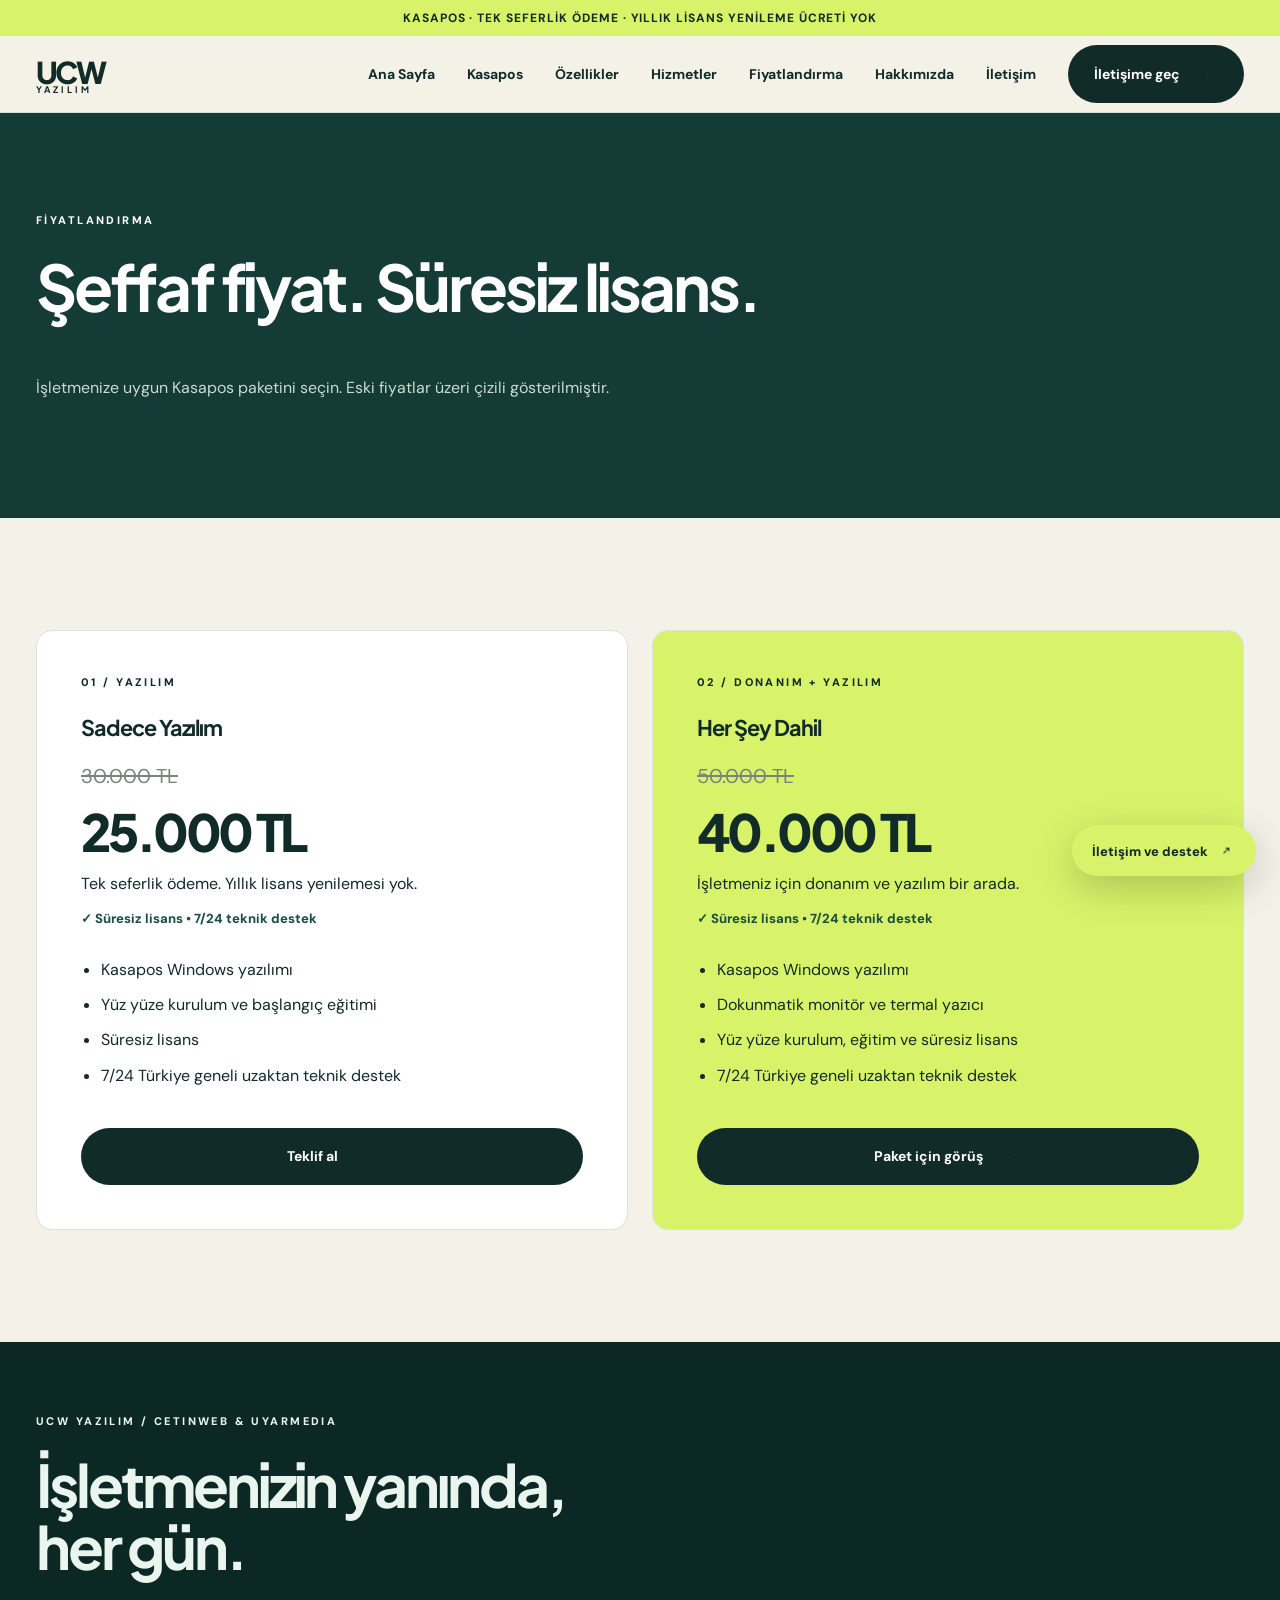
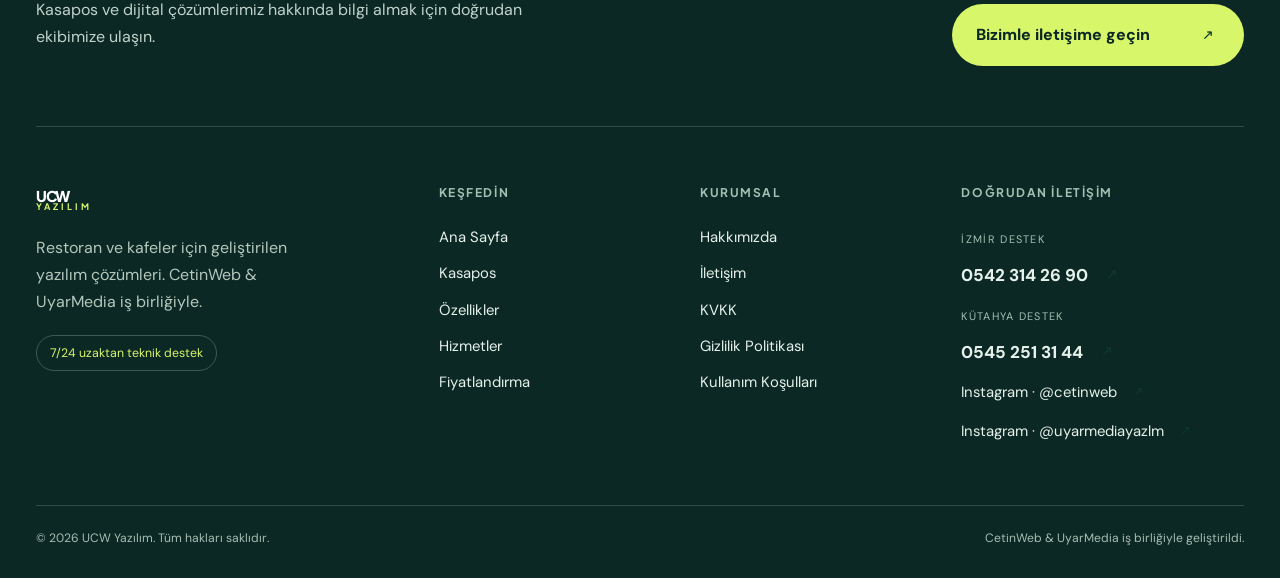
==== commit 87bc262f: "Add files via upload" ====
--- a/fiyatlandirma.html
+++ b/fiyatlandirma.html
@@ -1,3 +1,3 @@
 <!DOCTYPE html>
 
-<html lang="tr"><head><meta charset="utf-8"/><meta content="width=device-width,initial-scale=1" name="viewport"/><meta content="#143b35" name="theme-color"/><title>Şeffaf fiyat. Süresiz lisans. | UCW Yazılım</title><meta content="İşletmenize uygun Kasapos paketini seçin. Eski fiyatlar üzeri çizili gösterilmiştir." name="description"/><link href="style.css" rel="stylesheet"/><link href="/favicon.ico" rel="icon" type="image/x-icon"/><link href="/favicon.png" rel="icon" type="image/png"/><link href="/apple-touch-icon.png" rel="apple-touch-icon" type="image/png"/><link href="https://ucwyazilim.com.tr/fiyatlandirma.html" rel="canonical"/><meta content="website" property="og:type"/><meta content="tr_TR" property="og:locale"/><meta content="UCW Yazılım" property="og:site_name"/><meta content="Şeffaf fiyat. Süresiz lisans. | UCW Yazılım" property="og:title"/><meta content="İşletmenize uygun Kasapos paketini seçin. Eski fiyatlar üzeri çizili gösterilmiştir." property="og:description"/><meta content="https://ucwyazilim.com.tr/fiyatlandirma.html" property="og:url"/><meta content="https://ucwyazilim.com.tr/assets/satis-ekrani.jpg" property="og:image"/><meta content="summary_large_image" name="twitter:card"/></head><body><div class="announcement">KASAPOS · TEK SEFERLİK ÖDEME · YILLIK LİSANS YENİLEME ÜCRETİ YOK</div><header class="nav"><div class="wrap nav-inner"><a class="brand" href="index.html">UCW<small>YAZILIM</small></a><nav class="links" id="main-nav"><a href="index.html">Ana Sayfa</a><a href="kasapos.html">Kasapos</a><a href="ozellikler.html">Özellikler</a><a href="urunler.html">Hizmetler</a><a href="fiyatlandirma.html">Fiyatlandırma</a><a href="hakkimizda.html">Hakkımızda</a><a href="iletisim.html">İletişim</a><a class="btn btn-dark" href="iletisim.html">İletişime geç ↗</a></nav><button aria-controls="main-nav" aria-expanded="false" aria-label="Menüyü aç" class="hamb"><span></span><span></span><span></span></button></div></header><main><section class="page-hero"><div class="wrap"><span class="eyebrow">FİYATLANDIRMA</span><h1>Şeffaf fiyat. Süresiz lisans.</h1><p>İşletmenize uygun Kasapos paketini seçin. Eski fiyatlar üzeri çizili gösterilmiştir.</p></div></section><section class="section"><div class="wrap"><div class="prices"><article class="price reveal"><span class="eyebrow">01 / YAZILIM</span><h3>Sadece Yazılım</h3><div class="old">30.000 TL</div><div class="now">25.000 TL</div><p>Tek seferlik ödeme. Yıllık lisans yenilemesi yok.</p><div class="v11-support-tag">✓  Süresiz lisans  •  7/24 teknik destek</div><ul><li>Kasapos Windows yazılımı</li><li>Yüz yüze kurulum ve başlangıç eğitimi</li><li>Süresiz lisans</li><li>7/24 Türkiye geneli uzaktan teknik destek</li></ul><a class="btn btn-dark" href="https://wa.me/905452513144?text=Kasapos%20yazilim%20paketi%20hakkinda%20bilgi%20almak%20istiyorum">Teklif al ↗</a></article><article class="price featured reveal"><span class="eyebrow">02 / DONANIM + YAZILIM</span><h3>Her Şey Dahil</h3><div class="old">50.000 TL</div><div class="now">40.000 TL</div><p>İşletmeniz için donanım ve yazılım bir arada.</p><div class="v11-support-tag">✓  Süresiz lisans  •  7/24 teknik destek</div><ul><li>Kasapos Windows yazılımı</li><li>Dokunmatik monitör ve termal yazıcı</li><li>Yüz yüze kurulum, eğitim ve süresiz lisans</li><li>7/24 Türkiye geneli uzaktan teknik destek</li></ul><a class="btn btn-dark" href="https://wa.me/905452513144?text=Kasapos%20her%20sey%20dahil%20paket%20hakkinda%20bilgi%20almak%20istiyorum">Paket için görüş ↗</a></article></div></div></section></main><footer class="footer v11-footer"><div class="wrap"><div class="v11-footer-top"><div><span class="eyebrow">UCW YAZILIM / CETINWEB &amp; UYARMEDIA</span><h2>İşletmenizin yanında,<br/>her gün.</h2><p>Kasapos ve dijital çözümlerimiz hakkında bilgi almak için doğrudan ekibimize ulaşın.</p></div><a class="v11-footer-cta" href="iletisim.html">Bizimle iletişime geçin <span>↗</span></a></div><div class="v11-footer-grid"><div class="v11-footer-brand"><a class="brand" href="index.html">UCW<small>YAZILIM</small></a><p>Restoran ve kafeler için geliştirilen yazılım çözümleri. CetinWeb &amp; UyarMedia iş birliğiyle.</p><span class="v11-footer-pill">7/24 uzaktan teknik destek</span></div><div><h3>Keşfedin</h3><a href="index.html">Ana Sayfa</a><a href="kasapos.html">Kasapos</a><a href="ozellikler.html">Özellikler</a><a href="urunler.html">Hizmetler</a><a href="fiyatlandirma.html">Fiyatlandırma</a></div><div><h3>Kurumsal</h3><a href="hakkimizda.html">Hakkımızda</a><a href="iletisim.html">İletişim</a><a href="kvkk.html">KVKK</a><a href="gizlilik.html">Gizlilik Politikası</a><a href="kullanim.html">Kullanım Koşulları</a></div><div><h3>Doğrudan iletişim</h3><span class="v11-contact-label">İZMİR DESTEK</span><a class="v11-phone" href="tel:+905423142690">0542 314 26 90 ↗</a><span class="v11-contact-label">KÜTAHYA DESTEK</span><a class="v11-phone" href="tel:+905452513144">0545 251 31 44 ↗</a><a href="https://instagram.com/cetinweb" rel="noopener" target="_blank">Instagram · @cetinweb ↗</a><a href="https://instagram.com/uyarmediayazlm" rel="noopener" target="_blank">Instagram · @uyarmediayazlm ↗</a></div></div><div class="v11-footer-bottom"><span>© 2026 UCW Yazılım. Tüm hakları saklıdır.</span><span>CetinWeb &amp; UyarMedia iş birliğiyle geliştirildi.</span></div></div></footer><a aria-label="İletişim ve sosyal medya hesaplarımız" class="wa-float" href="iletisim.html">İletişim ve destek ↗</a><script src="script.js"></script></body></html>+<html lang="tr"><head><meta charset="utf-8"/><meta content="width=device-width,initial-scale=1" name="viewport"/><meta content="#143b35" name="theme-color"/><title>Şeffaf fiyat. Süresiz lisans. | UCW Yazılım</title><meta content="İşletmenize uygun Kasapos paketini seçin. Eski fiyatlar üzeri çizili gösterilmiştir." name="description"/><link href="style.css" rel="stylesheet"/><link href="/favicon.ico" rel="icon" type="image/x-icon"/><link href="/favicon.png" rel="icon" type="image/png"/><link href="/apple-touch-icon.png" rel="apple-touch-icon" type="image/png"/><link href="https://ucwyazilim.com.tr/fiyatlandirma.html" rel="canonical"/><meta content="website" property="og:type"/><meta content="tr_TR" property="og:locale"/><meta content="UCW Yazılım" property="og:site_name"/><meta content="Şeffaf fiyat. Süresiz lisans. | UCW Yazılım" property="og:title"/><meta content="İşletmenize uygun Kasapos paketini seçin. Eski fiyatlar üzeri çizili gösterilmiştir." property="og:description"/><meta content="https://ucwyazilim.com.tr/fiyatlandirma.html" property="og:url"/><meta content="https://ucwyazilim.com.tr/assets/satis-ekrani.jpg" property="og:image"/><meta content="summary_large_image" name="twitter:card"/></head><body><div class="announcement">KASAPOS · TEK SEFERLİK ÖDEME · YILLIK LİSANS YENİLEME ÜCRETİ YOK</div><header class="nav"><div class="wrap nav-inner"><a class="brand" href="index.html">UCW<small>YAZILIM</small></a><nav class="links" id="main-nav"><a href="index.html">Ana Sayfa</a><a href="kasapos.html">Kasapos</a><a href="ozellikler.html">Özellikler</a><a href="urunler.html">Hizmetler</a><a href="fiyatlandirma.html">Fiyatlandırma</a><a href="hakkimizda.html">Hakkımızda</a><a href="iletisim.html">İletişim</a><a class="btn btn-dark" href="iletisim.html">İletişime geç <span aria-hidden="true" class="ucw-arrow"></span></a></nav><button aria-controls="main-nav" aria-expanded="false" aria-label="Menüyü aç" class="hamb"><span></span><span></span><span></span></button></div></header><main><section class="page-hero"><div class="wrap"><span class="eyebrow">FİYATLANDIRMA</span><h1>Şeffaf fiyat. Süresiz lisans.</h1><p>İşletmenize uygun Kasapos paketini seçin. Eski fiyatlar üzeri çizili gösterilmiştir.</p></div></section><section class="section"><div class="wrap"><div class="prices"><article class="price reveal"><span class="eyebrow">01 / YAZILIM</span><h3>Sadece Yazılım</h3><div class="old">30.000 TL</div><div class="now">25.000 TL</div><p>Tek seferlik ödeme. Yıllık lisans yenilemesi yok.</p><div class="v11-support-tag">✓  Süresiz lisans  •  7/24 teknik destek</div><ul><li>Kasapos Windows yazılımı</li><li>Yüz yüze kurulum ve başlangıç eğitimi</li><li>Süresiz lisans</li><li>7/24 Türkiye geneli uzaktan teknik destek</li></ul><a class="btn btn-dark" href="https://wa.me/905452513144?text=Kasapos%20yazilim%20paketi%20hakkinda%20bilgi%20almak%20istiyorum">Teklif al <span aria-hidden="true" class="ucw-arrow"></span></a></article><article class="price featured reveal"><span class="eyebrow">02 / DONANIM + YAZILIM</span><h3>Her Şey Dahil</h3><div class="old">50.000 TL</div><div class="now">40.000 TL</div><p>İşletmeniz için donanım ve yazılım bir arada.</p><div class="v11-support-tag">✓  Süresiz lisans  •  7/24 teknik destek</div><ul><li>Kasapos Windows yazılımı</li><li>Dokunmatik monitör ve termal yazıcı</li><li>Yüz yüze kurulum, eğitim ve süresiz lisans</li><li>7/24 Türkiye geneli uzaktan teknik destek</li></ul><a class="btn btn-dark" href="https://wa.me/905452513144?text=Kasapos%20her%20sey%20dahil%20paket%20hakkinda%20bilgi%20almak%20istiyorum">Paket için görüş <span aria-hidden="true" class="ucw-arrow"></span></a></article></div></div></section></main><footer class="footer v11-footer"><div class="wrap"><div class="v11-footer-top"><div><span class="eyebrow">UCW YAZILIM / CETINWEB &amp; UYARMEDIA</span><h2>İşletmenizin yanında,<br/>her gün.</h2><p>Kasapos ve dijital çözümlerimiz hakkında bilgi almak için doğrudan ekibimize ulaşın.</p></div><a class="v11-footer-cta" href="iletisim.html">Bizimle iletişime geçin <span><span aria-hidden="true" class="ucw-arrow"></span></span></a></div><div class="v11-footer-grid"><div class="v11-footer-brand"><a class="brand" href="index.html">UCW<small>YAZILIM</small></a><p>Restoran ve kafeler için geliştirilen yazılım çözümleri. CetinWeb &amp; UyarMedia iş birliğiyle.</p><span class="v11-footer-pill">7/24 uzaktan teknik destek</span></div><div><h3>Keşfedin</h3><a href="index.html">Ana Sayfa</a><a href="kasapos.html">Kasapos</a><a href="ozellikler.html">Özellikler</a><a href="urunler.html">Hizmetler</a><a href="fiyatlandirma.html">Fiyatlandırma</a></div><div><h3>Kurumsal</h3><a href="hakkimizda.html">Hakkımızda</a><a href="iletisim.html">İletişim</a><a href="kvkk.html">KVKK</a><a href="gizlilik.html">Gizlilik Politikası</a><a href="kullanim.html">Kullanım Koşulları</a></div><div><h3>Doğrudan iletişim</h3><span class="v11-contact-label">İZMİR DESTEK</span><a class="v11-phone" href="tel:+905423142690">0542 314 26 90 <span aria-hidden="true" class="ucw-arrow"></span></a><span class="v11-contact-label">KÜTAHYA DESTEK</span><a class="v11-phone" href="tel:+905452513144">0545 251 31 44 <span aria-hidden="true" class="ucw-arrow"></span></a><a href="https://instagram.com/cetinweb" rel="noopener" target="_blank">Instagram · @cetinweb <span aria-hidden="true" class="ucw-arrow"></span></a><a href="https://instagram.com/uyarmediayazlm" rel="noopener" target="_blank">Instagram · @uyarmediayazlm <span aria-hidden="true" class="ucw-arrow"></span></a></div></div><div class="v11-footer-bottom"><span>© 2026 UCW Yazılım. Tüm hakları saklıdır.</span><span>CetinWeb &amp; UyarMedia iş birliğiyle geliştirildi.</span></div></div></footer><a aria-label="İletişim ve sosyal medya hesaplarımız" class="wa-float" href="iletisim.html">İletişim ve destek <span aria-hidden="true" class="ucw-arrow"></span></a><script src="script.js"></script></body></html>
--- a/style.css
+++ b/style.css
@@ -61,3 +61,15 @@
 .contact-social .social-grid{gap:16px}
 .wa-float{white-space:nowrap}
 @media(max-width:760px){.contact-social{padding:42px 0 64px!important}.contact-social .services-heading{margin-bottom:22px}.contact-social .services-heading h2{font-size:clamp(2rem,8vw,3.1rem)}.contact-social .social-grid{gap:12px}.contact-social .whatsapp-grid{margin-top:12px}.wa-float{right:14px;bottom:14px;padding:12px 16px;font-size:12px;max-width:calc(100vw - 28px)}.page-hero{padding:62px 0}.page-hero h1{font-size:clamp(2.3rem,9vw,3.7rem);overflow-wrap:break-word}.social-tile{min-width:0}}
+
+/* V17: consistent custom diagonal arrow icon across all pages */
+.ucw-arrow{display:inline-block;width:1.65em;height:1.65em;vertical-align:-.42em;margin-left:.24em;background:url("assets/arrow-up-right.png") center/contain no-repeat;flex-shrink:0}
+/* Keep mobile navigation accessible throughout scrolling. */
+@media(max-width:850px){
+ body{padding-top:76px}
+ .nav{position:fixed!important;top:0!important;left:0;right:0;width:100%;z-index:1000!important}
+ .nav-inner{height:76px}
+ .links{position:absolute;top:100%;max-height:calc(100dvh - 76px);overflow-y:auto;overscroll-behavior:contain}
+ .hamb{position:relative;z-index:1001;cursor:pointer}
+ html{scroll-padding-top:86px}
+}
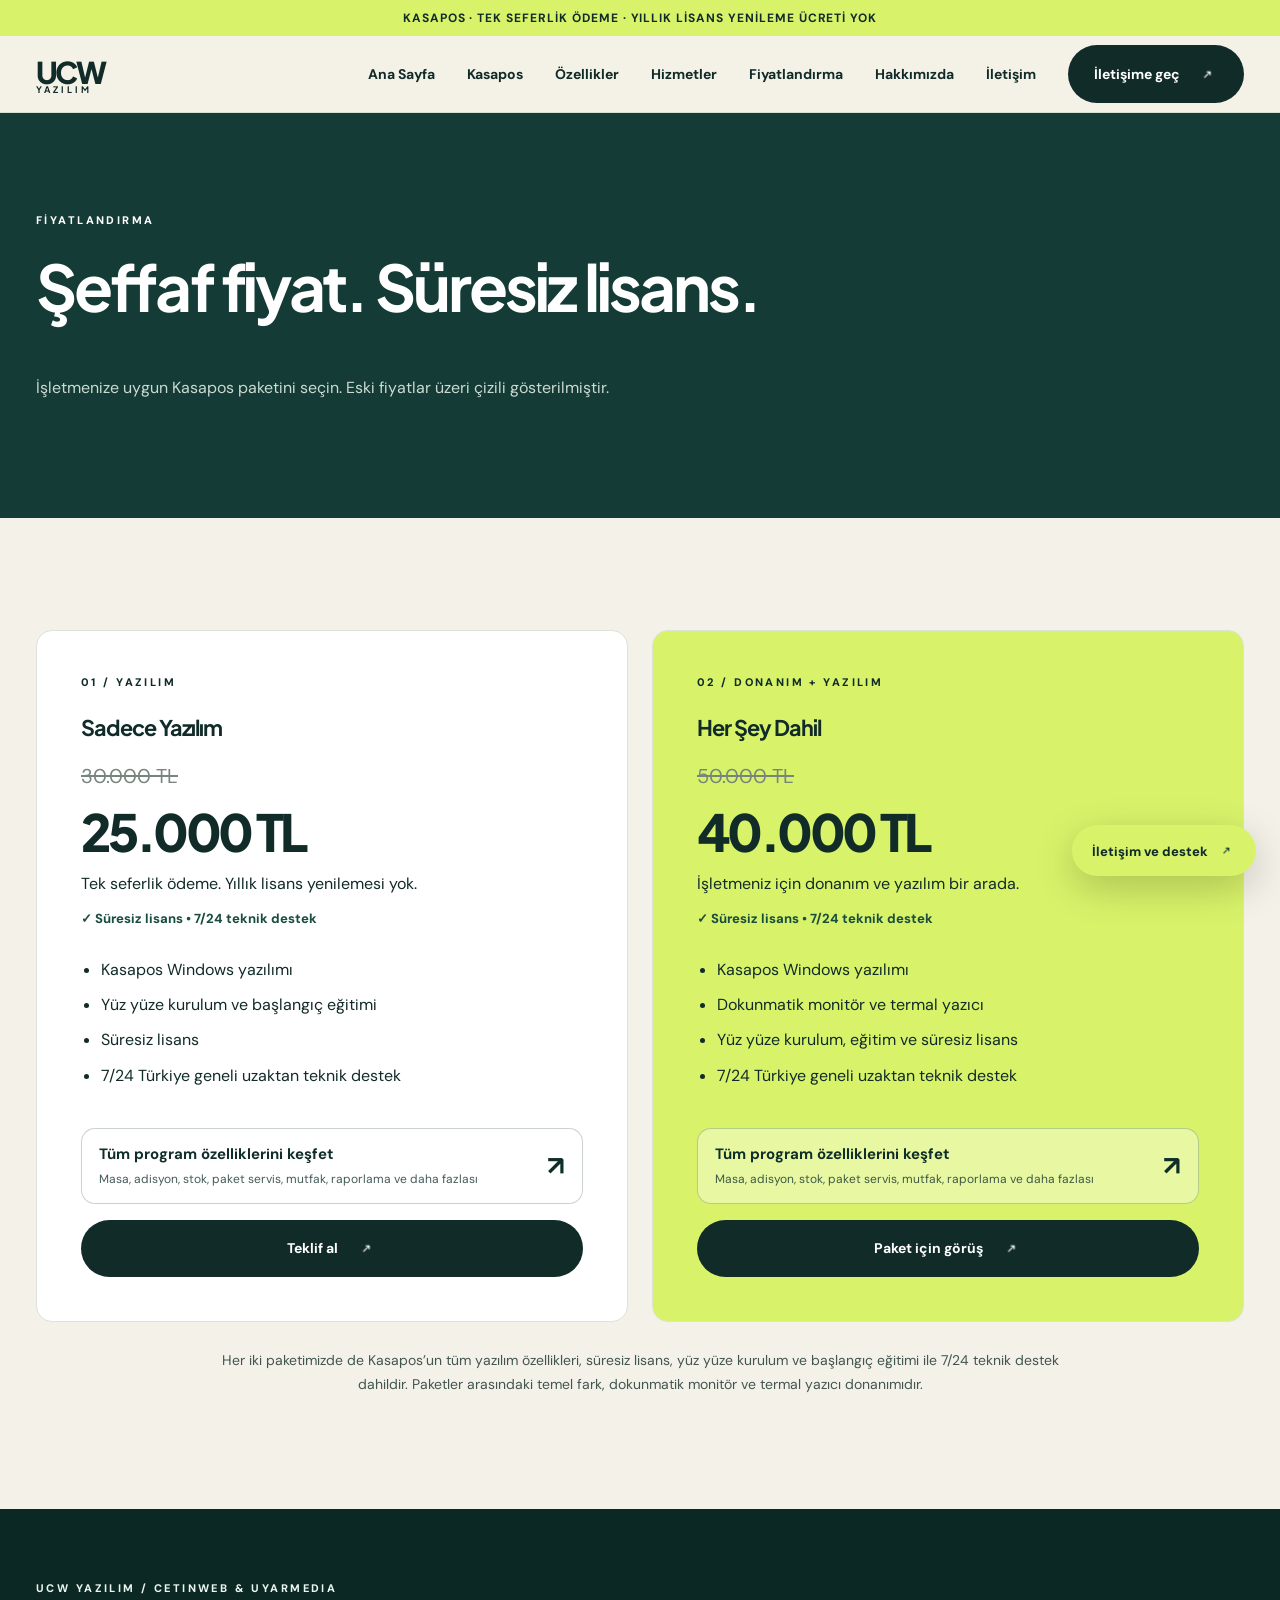
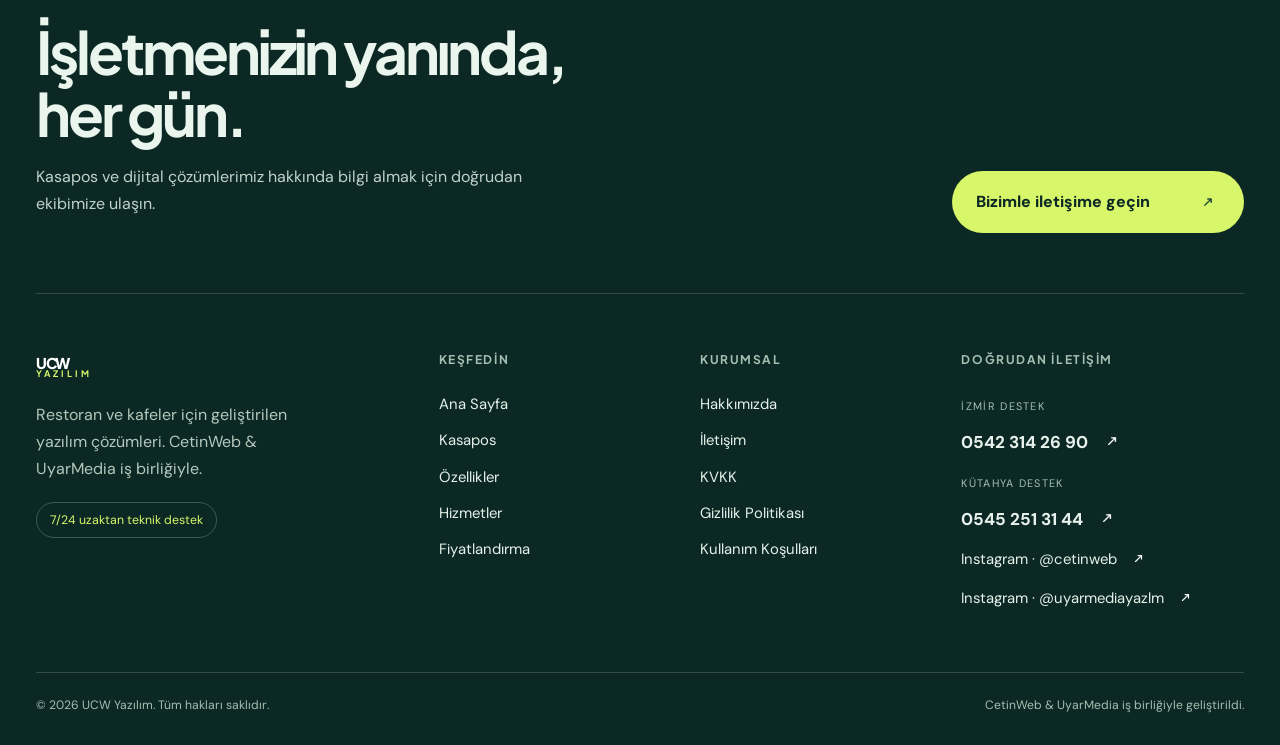
==== commit e76e5d3a: "Add files via upload" ====
--- a/fiyatlandirma.html
+++ b/fiyatlandirma.html
@@ -1,3 +1,3 @@
 <!DOCTYPE html>
 
-<html lang="tr"><head><meta charset="utf-8"/><meta content="width=device-width,initial-scale=1" name="viewport"/><meta content="#143b35" name="theme-color"/><title>Şeffaf fiyat. Süresiz lisans. | UCW Yazılım</title><meta content="İşletmenize uygun Kasapos paketini seçin. Eski fiyatlar üzeri çizili gösterilmiştir." name="description"/><link href="style.css" rel="stylesheet"/><link href="/favicon.ico" rel="icon" type="image/x-icon"/><link href="/favicon.png" rel="icon" type="image/png"/><link href="/apple-touch-icon.png" rel="apple-touch-icon" type="image/png"/><link href="https://ucwyazilim.com.tr/fiyatlandirma.html" rel="canonical"/><meta content="website" property="og:type"/><meta content="tr_TR" property="og:locale"/><meta content="UCW Yazılım" property="og:site_name"/><meta content="Şeffaf fiyat. Süresiz lisans. | UCW Yazılım" property="og:title"/><meta content="İşletmenize uygun Kasapos paketini seçin. Eski fiyatlar üzeri çizili gösterilmiştir." property="og:description"/><meta content="https://ucwyazilim.com.tr/fiyatlandirma.html" property="og:url"/><meta content="https://ucwyazilim.com.tr/assets/satis-ekrani.jpg" property="og:image"/><meta content="summary_large_image" name="twitter:card"/></head><body><div class="announcement">KASAPOS · TEK SEFERLİK ÖDEME · YILLIK LİSANS YENİLEME ÜCRETİ YOK</div><header class="nav"><div class="wrap nav-inner"><a class="brand" href="index.html">UCW<small>YAZILIM</small></a><nav class="links" id="main-nav"><a href="index.html">Ana Sayfa</a><a href="kasapos.html">Kasapos</a><a href="ozellikler.html">Özellikler</a><a href="urunler.html">Hizmetler</a><a href="fiyatlandirma.html">Fiyatlandırma</a><a href="hakkimizda.html">Hakkımızda</a><a href="iletisim.html">İletişim</a><a class="btn btn-dark" href="iletisim.html">İletişime geç <span aria-hidden="true" class="ucw-arrow"></span></a></nav><button aria-controls="main-nav" aria-expanded="false" aria-label="Menüyü aç" class="hamb"><span></span><span></span><span></span></button></div></header><main><section class="page-hero"><div class="wrap"><span class="eyebrow">FİYATLANDIRMA</span><h1>Şeffaf fiyat. Süresiz lisans.</h1><p>İşletmenize uygun Kasapos paketini seçin. Eski fiyatlar üzeri çizili gösterilmiştir.</p></div></section><section class="section"><div class="wrap"><div class="prices"><article class="price reveal"><span class="eyebrow">01 / YAZILIM</span><h3>Sadece Yazılım</h3><div class="old">30.000 TL</div><div class="now">25.000 TL</div><p>Tek seferlik ödeme. Yıllık lisans yenilemesi yok.</p><div class="v11-support-tag">✓  Süresiz lisans  •  7/24 teknik destek</div><ul><li>Kasapos Windows yazılımı</li><li>Yüz yüze kurulum ve başlangıç eğitimi</li><li>Süresiz lisans</li><li>7/24 Türkiye geneli uzaktan teknik destek</li></ul><a class="btn btn-dark" href="https://wa.me/905452513144?text=Kasapos%20yazilim%20paketi%20hakkinda%20bilgi%20almak%20istiyorum">Teklif al <span aria-hidden="true" class="ucw-arrow"></span></a></article><article class="price featured reveal"><span class="eyebrow">02 / DONANIM + YAZILIM</span><h3>Her Şey Dahil</h3><div class="old">50.000 TL</div><div class="now">40.000 TL</div><p>İşletmeniz için donanım ve yazılım bir arada.</p><div class="v11-support-tag">✓  Süresiz lisans  •  7/24 teknik destek</div><ul><li>Kasapos Windows yazılımı</li><li>Dokunmatik monitör ve termal yazıcı</li><li>Yüz yüze kurulum, eğitim ve süresiz lisans</li><li>7/24 Türkiye geneli uzaktan teknik destek</li></ul><a class="btn btn-dark" href="https://wa.me/905452513144?text=Kasapos%20her%20sey%20dahil%20paket%20hakkinda%20bilgi%20almak%20istiyorum">Paket için görüş <span aria-hidden="true" class="ucw-arrow"></span></a></article></div></div></section></main><footer class="footer v11-footer"><div class="wrap"><div class="v11-footer-top"><div><span class="eyebrow">UCW YAZILIM / CETINWEB &amp; UYARMEDIA</span><h2>İşletmenizin yanında,<br/>her gün.</h2><p>Kasapos ve dijital çözümlerimiz hakkında bilgi almak için doğrudan ekibimize ulaşın.</p></div><a class="v11-footer-cta" href="iletisim.html">Bizimle iletişime geçin <span><span aria-hidden="true" class="ucw-arrow"></span></span></a></div><div class="v11-footer-grid"><div class="v11-footer-brand"><a class="brand" href="index.html">UCW<small>YAZILIM</small></a><p>Restoran ve kafeler için geliştirilen yazılım çözümleri. CetinWeb &amp; UyarMedia iş birliğiyle.</p><span class="v11-footer-pill">7/24 uzaktan teknik destek</span></div><div><h3>Keşfedin</h3><a href="index.html">Ana Sayfa</a><a href="kasapos.html">Kasapos</a><a href="ozellikler.html">Özellikler</a><a href="urunler.html">Hizmetler</a><a href="fiyatlandirma.html">Fiyatlandırma</a></div><div><h3>Kurumsal</h3><a href="hakkimizda.html">Hakkımızda</a><a href="iletisim.html">İletişim</a><a href="kvkk.html">KVKK</a><a href="gizlilik.html">Gizlilik Politikası</a><a href="kullanim.html">Kullanım Koşulları</a></div><div><h3>Doğrudan iletişim</h3><span class="v11-contact-label">İZMİR DESTEK</span><a class="v11-phone" href="tel:+905423142690">0542 314 26 90 <span aria-hidden="true" class="ucw-arrow"></span></a><span class="v11-contact-label">KÜTAHYA DESTEK</span><a class="v11-phone" href="tel:+905452513144">0545 251 31 44 <span aria-hidden="true" class="ucw-arrow"></span></a><a href="https://instagram.com/cetinweb" rel="noopener" target="_blank">Instagram · @cetinweb <span aria-hidden="true" class="ucw-arrow"></span></a><a href="https://instagram.com/uyarmediayazlm" rel="noopener" target="_blank">Instagram · @uyarmediayazlm <span aria-hidden="true" class="ucw-arrow"></span></a></div></div><div class="v11-footer-bottom"><span>© 2026 UCW Yazılım. Tüm hakları saklıdır.</span><span>CetinWeb &amp; UyarMedia iş birliğiyle geliştirildi.</span></div></div></footer><a aria-label="İletişim ve sosyal medya hesaplarımız" class="wa-float" href="iletisim.html">İletişim ve destek <span aria-hidden="true" class="ucw-arrow"></span></a><script src="script.js"></script></body></html>+<html lang="tr"><head><meta charset="utf-8"/><meta content="width=device-width,initial-scale=1" name="viewport"/><meta content="#143b35" name="theme-color"/><title>Şeffaf fiyat. Süresiz lisans. | UCW Yazılım</title><meta content="İşletmenize uygun Kasapos paketini seçin. Eski fiyatlar üzeri çizili gösterilmiştir." name="description"/><link href="style.css" rel="stylesheet"/><link href="/favicon.ico" rel="icon" type="image/x-icon"/><link href="/favicon.png" rel="icon" type="image/png"/><link href="/apple-touch-icon.png" rel="apple-touch-icon" type="image/png"/><link href="https://ucwyazilim.com.tr/fiyatlandirma.html" rel="canonical"/><meta content="website" property="og:type"/><meta content="tr_TR" property="og:locale"/><meta content="UCW Yazılım" property="og:site_name"/><meta content="Şeffaf fiyat. Süresiz lisans. | UCW Yazılım" property="og:title"/><meta content="İşletmenize uygun Kasapos paketini seçin. Eski fiyatlar üzeri çizili gösterilmiştir." property="og:description"/><meta content="https://ucwyazilim.com.tr/fiyatlandirma.html" property="og:url"/><meta content="https://ucwyazilim.com.tr/assets/satis-ekrani.jpg" property="og:image"/><meta content="summary_large_image" name="twitter:card"/></head><body><div class="announcement">KASAPOS · TEK SEFERLİK ÖDEME · YILLIK LİSANS YENİLEME ÜCRETİ YOK</div><header class="nav"><div class="wrap nav-inner"><a class="brand" href="index.html">UCW<small>YAZILIM</small></a><nav class="links" id="main-nav"><a href="index.html">Ana Sayfa</a><a href="kasapos.html">Kasapos</a><a href="ozellikler.html">Özellikler</a><a href="urunler.html">Hizmetler</a><a href="fiyatlandirma.html">Fiyatlandırma</a><a href="hakkimizda.html">Hakkımızda</a><a href="iletisim.html">İletişim</a><a class="btn btn-dark" href="iletisim.html">İletişime geç <span aria-hidden="true" class="ucw-arrow"></span></a></nav><button aria-controls="main-nav" aria-expanded="false" aria-label="Menüyü aç" class="hamb"><span></span><span></span><span></span></button></div></header><main><section class="page-hero"><div class="wrap"><span class="eyebrow">FİYATLANDIRMA</span><h1>Şeffaf fiyat. Süresiz lisans.</h1><p>İşletmenize uygun Kasapos paketini seçin. Eski fiyatlar üzeri çizili gösterilmiştir.</p></div></section><section class="section"><div class="wrap"><div class="prices"><article class="price reveal"><span class="eyebrow">01 / YAZILIM</span><h3>Sadece Yazılım</h3><div class="old">30.000 TL</div><div class="now">25.000 TL</div><p>Tek seferlik ödeme. Yıllık lisans yenilemesi yok.</p><div class="v11-support-tag">✓  Süresiz lisans  •  7/24 teknik destek</div><ul><li>Kasapos Windows yazılımı</li><li>Yüz yüze kurulum ve başlangıç eğitimi</li><li>Süresiz lisans</li><li>7/24 Türkiye geneli uzaktan teknik destek</li></ul><a class="ucw-all-features" href="ozellikler.html#tum-ozellikler" aria-label="Kasapos programının tüm özelliklerini incele"><span><strong>Tüm program özelliklerini keşfet</strong><small>Masa, adisyon, stok, paket servis, mutfak, raporlama ve daha fazlası</small></span><span aria-hidden="true" class="ucw-feature-arrow">↗</span></a><a class="btn btn-dark" href="https://wa.me/905452513144?text=Kasapos%20yazilim%20paketi%20hakkinda%20bilgi%20almak%20istiyorum">Teklif al <span aria-hidden="true" class="ucw-arrow"></span></a></article><article class="price featured reveal"><span class="eyebrow">02 / DONANIM + YAZILIM</span><h3>Her Şey Dahil</h3><div class="old">50.000 TL</div><div class="now">40.000 TL</div><p>İşletmeniz için donanım ve yazılım bir arada.</p><div class="v11-support-tag">✓  Süresiz lisans  •  7/24 teknik destek</div><ul><li>Kasapos Windows yazılımı</li><li>Dokunmatik monitör ve termal yazıcı</li><li>Yüz yüze kurulum, eğitim ve süresiz lisans</li><li>7/24 Türkiye geneli uzaktan teknik destek</li></ul><a class="ucw-all-features" href="ozellikler.html#tum-ozellikler" aria-label="Kasapos programının tüm özelliklerini incele"><span><strong>Tüm program özelliklerini keşfet</strong><small>Masa, adisyon, stok, paket servis, mutfak, raporlama ve daha fazlası</small></span><span aria-hidden="true" class="ucw-feature-arrow">↗</span></a><a class="btn btn-dark" href="https://wa.me/905452513144?text=Kasapos%20her%20sey%20dahil%20paket%20hakkinda%20bilgi%20almak%20istiyorum">Paket için görüş <span aria-hidden="true" class="ucw-arrow"></span></a></article></div><p class="ucw-price-note">Her iki paketimizde de Kasapos’un tüm yazılım özellikleri, süresiz lisans, yüz yüze kurulum ve başlangıç eğitimi ile 7/24 teknik destek dahildir. Paketler arasındaki temel fark, dokunmatik monitör ve termal yazıcı donanımıdır.</p></div></section></main><footer class="footer v11-footer"><div class="wrap"><div class="v11-footer-top"><div><span class="eyebrow">UCW YAZILIM / CETINWEB &amp; UYARMEDIA</span><h2>İşletmenizin yanında,<br/>her gün.</h2><p>Kasapos ve dijital çözümlerimiz hakkında bilgi almak için doğrudan ekibimize ulaşın.</p></div><a class="v11-footer-cta" href="iletisim.html">Bizimle iletişime geçin <span><span aria-hidden="true" class="ucw-arrow"></span></span></a></div><div class="v11-footer-grid"><div class="v11-footer-brand"><a class="brand" href="index.html">UCW<small>YAZILIM</small></a><p>Restoran ve kafeler için geliştirilen yazılım çözümleri. CetinWeb &amp; UyarMedia iş birliğiyle.</p><span class="v11-footer-pill">7/24 uzaktan teknik destek</span></div><div><h3>Keşfedin</h3><a href="index.html">Ana Sayfa</a><a href="kasapos.html">Kasapos</a><a href="ozellikler.html">Özellikler</a><a href="urunler.html">Hizmetler</a><a href="fiyatlandirma.html">Fiyatlandırma</a></div><div><h3>Kurumsal</h3><a href="hakkimizda.html">Hakkımızda</a><a href="iletisim.html">İletişim</a><a href="kvkk.html">KVKK</a><a href="gizlilik.html">Gizlilik Politikası</a><a href="kullanim.html">Kullanım Koşulları</a></div><div><h3>Doğrudan iletişim</h3><span class="v11-contact-label">İZMİR DESTEK</span><a class="v11-phone" href="tel:+905423142690">0542 314 26 90 <span aria-hidden="true" class="ucw-arrow"></span></a><span class="v11-contact-label">KÜTAHYA DESTEK</span><a class="v11-phone" href="tel:+905452513144">0545 251 31 44 <span aria-hidden="true" class="ucw-arrow"></span></a><a href="https://instagram.com/cetinweb" rel="noopener" target="_blank">Instagram · @cetinweb <span aria-hidden="true" class="ucw-arrow"></span></a><a href="https://instagram.com/uyarmediayazlm" rel="noopener" target="_blank">Instagram · @uyarmediayazlm <span aria-hidden="true" class="ucw-arrow"></span></a></div></div><div class="v11-footer-bottom"><span>© 2026 UCW Yazılım. Tüm hakları saklıdır.</span><span>CetinWeb &amp; UyarMedia iş birliğiyle geliştirildi.</span></div></div></footer><a aria-label="İletişim ve sosyal medya hesaplarımız" class="wa-float" href="iletisim.html">İletişim ve destek <span aria-hidden="true" class="ucw-arrow"></span></a><script src="script.js"></script></body></html>
--- a/style.css
+++ b/style.css
@@ -73,3 +73,55 @@
  .hamb{position:relative;z-index:1001;cursor:pointer}
  html{scroll-padding-top:86px}
 }
+
+
+/* V19: Service cards with branded photography and readable copy */
+.service-tile.tile-web,.service-tile.tile-qr,.service-tile.tile-social{background:#142b27;color:#fff;min-height:285px}
+.service-tile .service-photo{position:absolute;inset:0;width:100%;height:100%;object-fit:cover;object-position:center center;z-index:-2;transition:transform .65s ease,filter .45s ease;filter:saturate(.9)}
+.service-tile.tile-web::after,.service-tile.tile-qr::after,.service-tile.tile-social::after{content:"";position:absolute;inset:0;z-index:-1;pointer-events:none;background:linear-gradient(180deg,rgba(5,22,20,.75) 0%,rgba(5,22,20,.24) 34%,rgba(5,22,20,.78) 100%)}
+.service-tile.tile-web:hover .service-photo,.service-tile.tile-qr:hover .service-photo,.service-tile.tile-social:hover .service-photo{transform:scale(1.055)}
+.service-tile.tile-web .tile-top,.service-tile.tile-qr .tile-top,.service-tile.tile-social .tile-top{color:#f2fff4;text-shadow:0 1px 12px #000a}
+.service-tile.tile-web .tile-copy,.service-tile.tile-qr .tile-copy,.service-tile.tile-social .tile-copy{max-width:100%;text-shadow:0 2px 16px #000b}
+.service-tile.tile-web .tile-copy h3,.service-tile.tile-qr .tile-copy h3,.service-tile.tile-social .tile-copy h3{color:#fff;font-weight:800}
+.service-tile.tile-web .tile-copy p,.service-tile.tile-qr .tile-copy p,.service-tile.tile-social .tile-copy p{color:#f2f7f1;max-width:370px;font-weight:550}
+@media(max-width:850px){.service-tile.tile-web,.service-tile.tile-qr,.service-tile.tile-social{min-height:320px}.service-tile .service-photo{object-position:center}}
+@media(prefers-reduced-motion:reduce){.service-tile .service-photo{transition:none!important}}
+
+/* V21: Ensure arrow icons remain visible on dark backgrounds. */
+.btn-dark .ucw-arrow,
+.support-card .btn .ucw-arrow,
+.price .btn-dark .ucw-arrow,
+.social-tile.dark .ucw-arrow,
+.v11-footer .v11-phone .ucw-arrow,
+.v11-footer-grid a .ucw-arrow,
+.footer a:not(.v11-footer-cta) .ucw-arrow,
+a[style*="background:#102"] .ucw-arrow,
+a[style*="background: #102"] .ucw-arrow {
+  filter: brightness(0) invert(1);
+}
+/* Keep dark arrows on light green CTA buttons. */
+.btn-lime .ucw-arrow,
+.v11-footer-cta .ucw-arrow,
+.wa-float .ucw-arrow,
+.v11-more .btn .ucw-arrow {filter:none;}
+
+/* Fiyatlandırma - tüm özellikler bağlantısı */
+.price .ucw-all-features {
+  display:flex;align-items:center;justify-content:space-between;gap:16px;
+  padding:15px 17px;margin:14px 0 16px;border:1px solid rgba(14,47,41,.22);
+  border-radius:14px;text-decoration:none;color:#102e29;
+  background:rgba(255,255,255,.38);transition:background .2s,border-color .2s,transform .2s;
+}
+.price .ucw-all-features:hover,.price .ucw-all-features:focus-visible {
+  background:rgba(255,255,255,.72);border-color:#102e29;transform:translateY(-2px);
+}
+.ucw-all-features strong{display:block;font-size:15px;line-height:1.4}
+.ucw-all-features small{display:block;font-size:12px;line-height:1.5;margin-top:5px;opacity:.78}
+.ucw-feature-arrow{font-size:27px;font-weight:700;line-height:1;flex-shrink:0}
+.ucw-price-note{max-width:880px;margin:26px auto 0;text-align:center;font-size:14px;line-height:1.75;color:#425650}
+@media(max-width:600px){
+ .price .ucw-all-features{padding:14px;gap:10px}
+ .ucw-all-features strong{font-size:14px}
+ .ucw-all-features small{font-size:11px}
+ .ucw-price-note{padding:0 8px;font-size:13px}
+}
